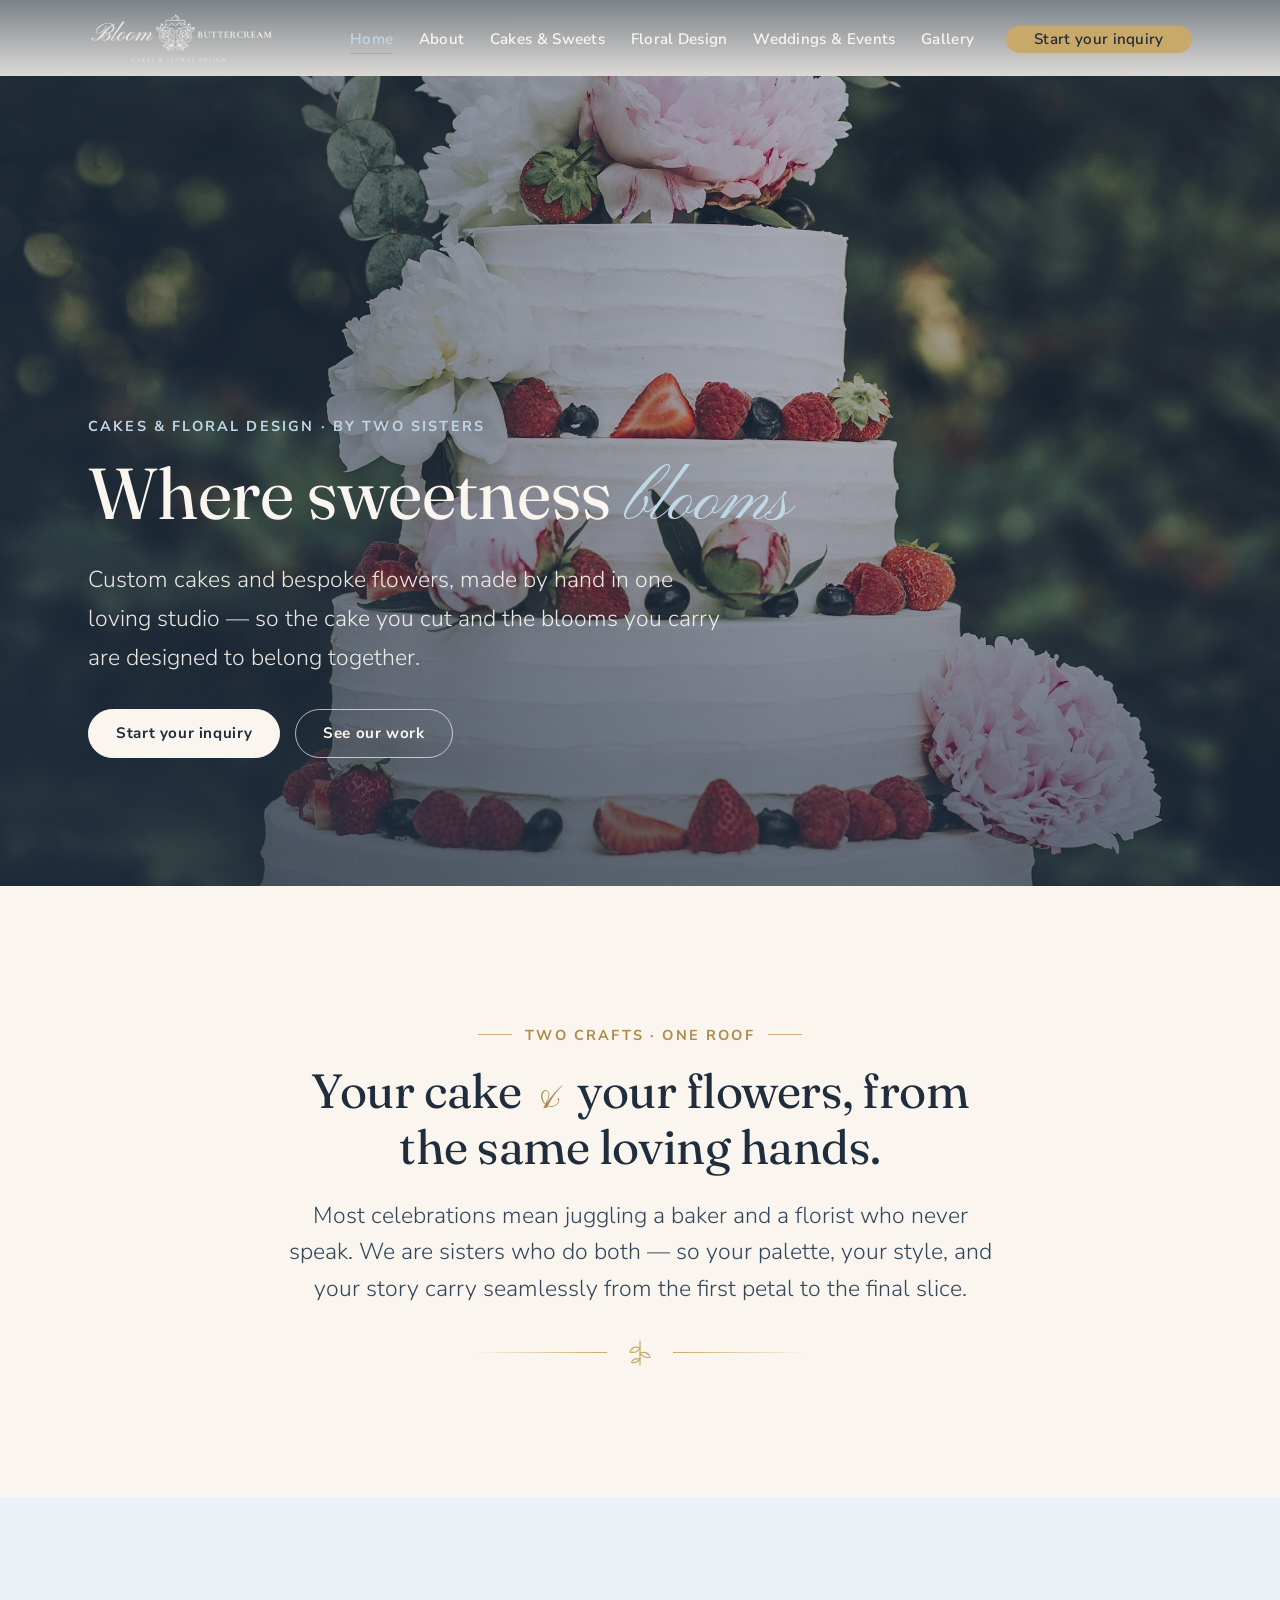
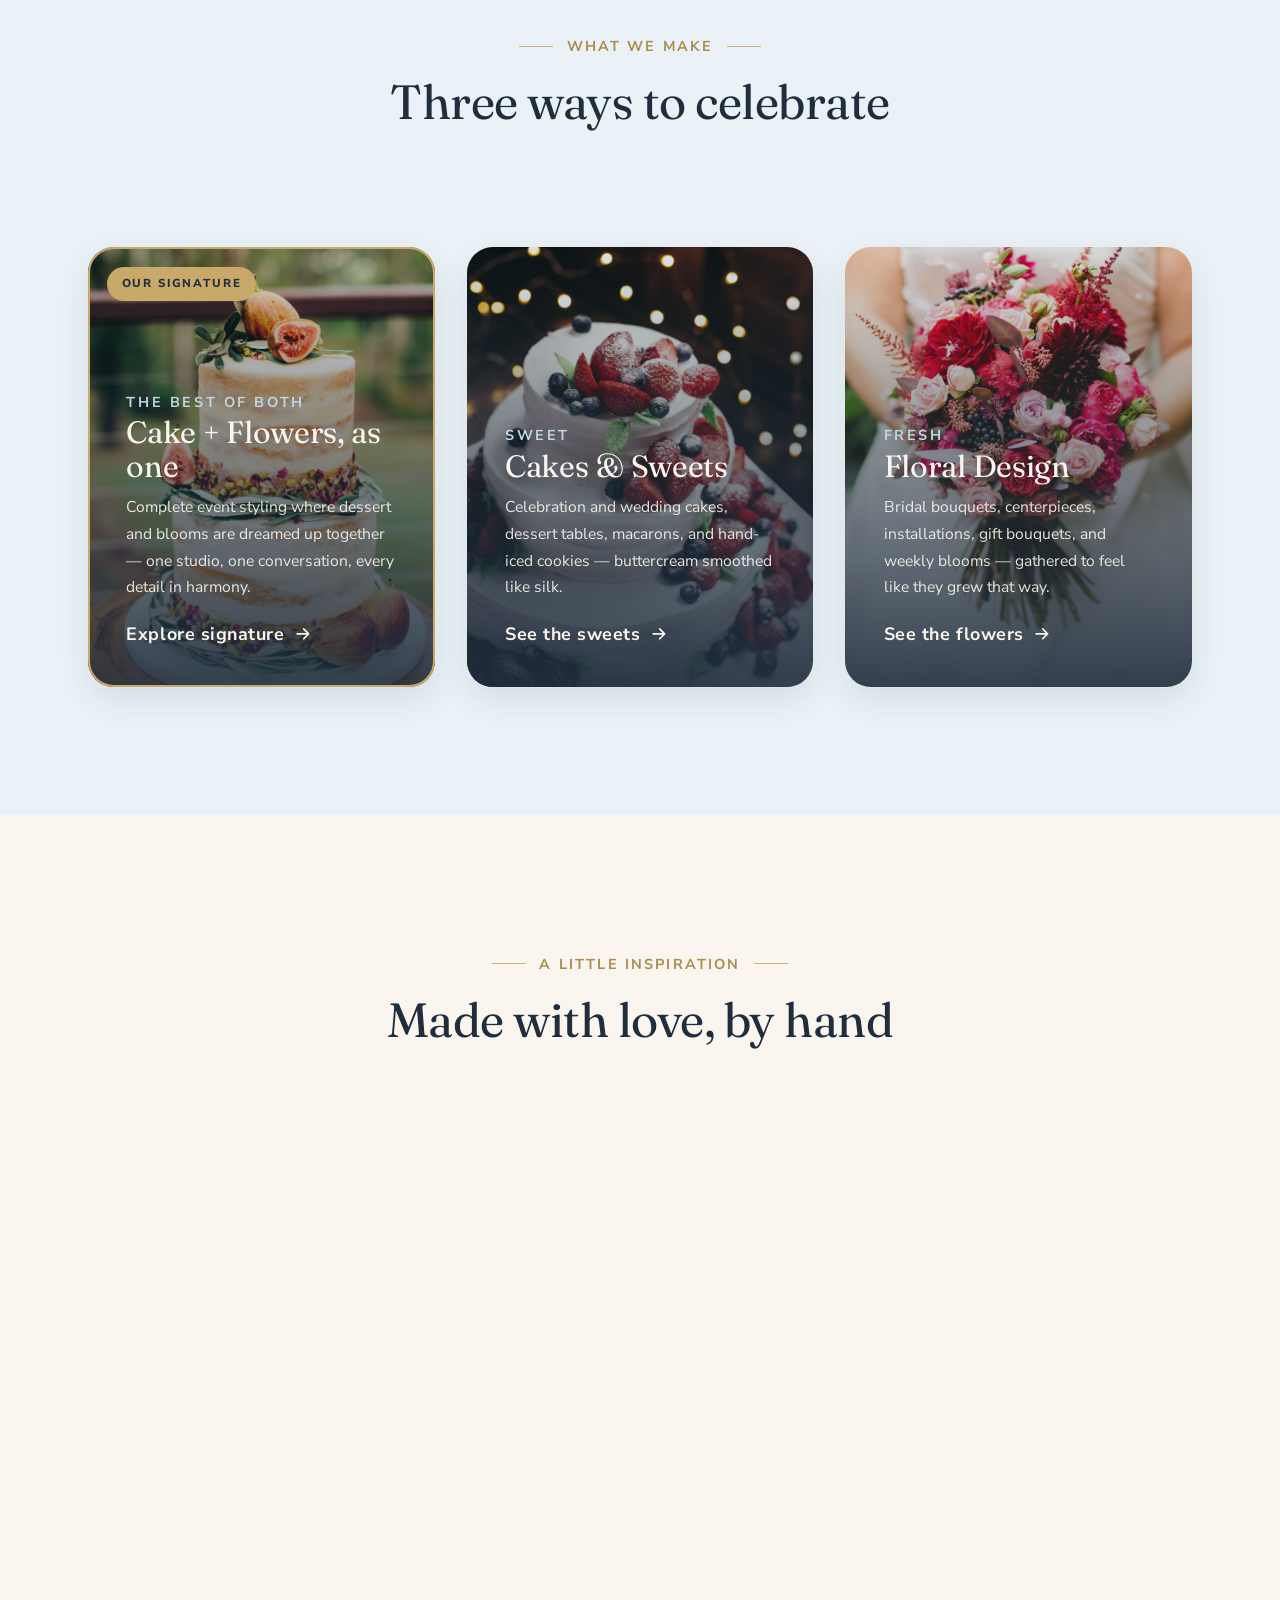
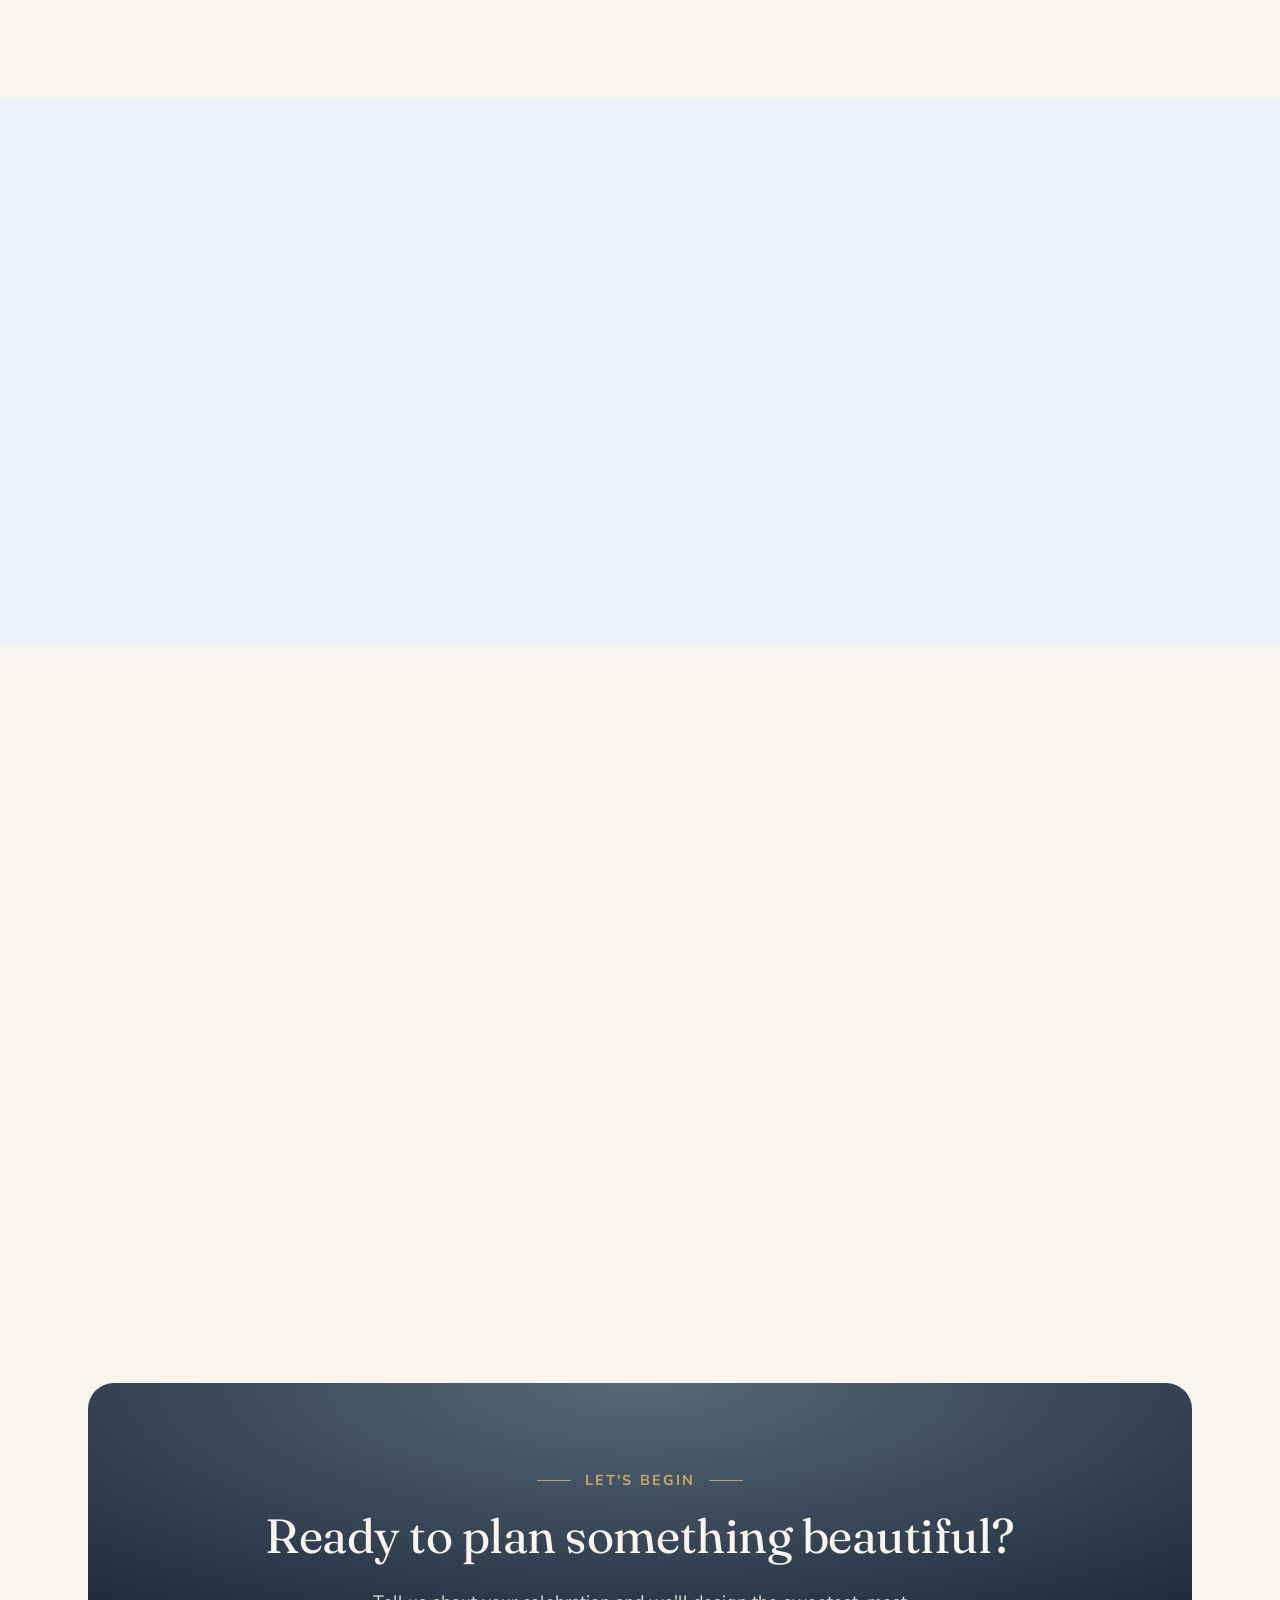
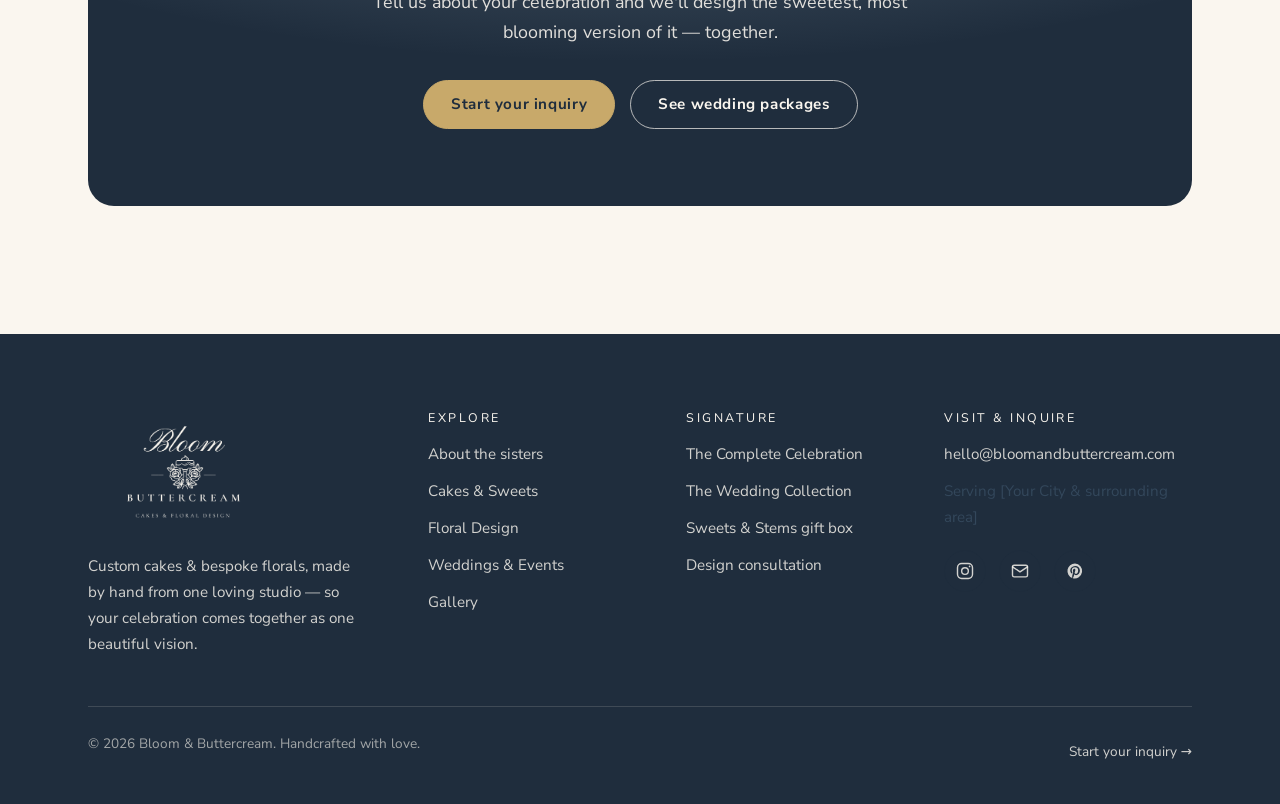
==== index.html @ 8ed11e50 "Header: use the horizontal logo lockup, logo-left / nav-right - New horizontal logo (Bloom · emblem " ====
<!DOCTYPE html>
<html lang="en">
<head>
  <meta charset="UTF-8">
  <meta name="viewport" content="width=device-width, initial-scale=1.0">
  <title>Bloom &amp; Buttercream — Custom Cakes &amp; Bespoke Florals</title>
  <meta name="description" content="A sister-owned studio uniting custom cakes and bespoke floral design under one roof — so your celebration comes together as one beautiful, handcrafted vision.">
  <meta name="theme-color" content="#FAF6EF">

  <!-- Open Graph / social -->
  <meta property="og:type" content="website">
  <meta property="og:title" content="Bloom &amp; Buttercream — Custom Cakes &amp; Bespoke Florals">
  <meta property="og:description" content="Two crafts, one loving studio. Cakes and flowers designed to match, for life's most beautiful moments.">
  <meta property="og:image" content="images/hero-home.jpg"> <!-- REPLACE: 1200x630 social share image -->
  <meta name="twitter:card" content="summary_large_image">

  <!-- Favicon -->
  <link rel="icon" href="assets/favicon.png" type="image/png">
  <link rel="apple-touch-icon" href="assets/favicon.png">

  <!-- Fonts -->
  <link rel="preconnect" href="https://fonts.googleapis.com">
  <link rel="preconnect" href="https://fonts.gstatic.com" crossorigin>
  <link href="https://fonts.googleapis.com/css2?family=Fraunces:opsz,wght@9..144,400;9..144,500;9..144,600&family=Nunito+Sans:wght@300;400;600;700;800&family=Pinyon+Script&display=swap" rel="stylesheet">

  <link rel="stylesheet" href="css/styles.css">
</head>
<body class="has-hero">
  <a class="skip-link" href="#main">Skip to content</a>

  <!-- ================= SHARED HEADER (keep identical across pages) ================= -->
  <header class="site-header">
    <div class="container">
      <nav class="nav" aria-label="Primary">
        <a class="brand" href="index.html" aria-label="Bloom &amp; Buttercream — Cakes &amp; Floral Design">
          <img class="brand__logo brand__logo--dark" src="assets/logo-header-navy.png" alt="" width="348" height="100">
          <img class="brand__logo brand__logo--light" src="assets/logo-header-cream.png" alt="" aria-hidden="true" width="348" height="100">
        </a>
        <button class="nav-toggle" aria-expanded="false" aria-controls="nav-links" aria-label="Open menu">
          <svg viewBox="0 0 24 24" fill="none" stroke="currentColor" stroke-width="1.8" stroke-linecap="round"><path d="M3 6h18M3 12h18M3 18h18"/></svg>
        </button>
        <ul class="nav-links" id="nav-links">
          <li><a href="index.html" aria-current="page">Home</a></li>
          <li><a href="about.html">About</a></li>
          <li><a href="cakes.html">Cakes &amp; Sweets</a></li>
          <li><a href="flowers.html">Floral Design</a></li>
          <li><a href="weddings.html">Weddings &amp; Events</a></li>
          <li><a href="gallery.html">Gallery</a></li>
          <li><a class="btn btn--gold" href="contact.html">Start your inquiry</a></li>
        </ul>
      </nav>
    </div>
  </header>

  <main id="main">

    <!-- ================= HERO ================= -->
    <section class="hero">
      <div class="hero__media">
        <!-- REPLACE: full-bleed landscape photo — a celebration cake beside a lush arrangement in soft morning light -->
        <img src="images/hero-home.jpg" alt="A handcrafted celebration cake beside a fresh floral arrangement" fetchpriority="high">
      </div>
      <div class="container">
        <div class="hero__inner">
          <span class="eyebrow">Cakes &amp; Floral Design · By Two Sisters</span>
          <h1>Where sweetness <span class="script">blooms</span></h1>
          <p class="hero__lede">Custom cakes and bespoke flowers, made by hand in one loving studio — so the cake you cut and the blooms you carry are designed to belong together.</p>
          <div class="hero__actions">
            <a class="btn btn--light" href="contact.html">Start your inquiry</a>
            <a class="btn btn--ghost-light" href="gallery.html">See our work</a>
          </div>
        </div>
      </div>
    </section>

    <!-- ================= DUAL-CRAFT STORY (one line) ================= -->
    <section class="section">
      <div class="container container--narrow text-center">
        <span class="eyebrow eyebrow--center" data-reveal>Two crafts · One roof</span>
        <h2 data-reveal data-delay="1">Your cake <span class="script">&amp;</span> your flowers, from the same loving hands.</h2>
        <p class="lede" data-reveal data-delay="2">Most celebrations mean juggling a baker and a florist who never speak. We are sisters who do both — so your palette, your style, and your story carry seamlessly from the first petal to the final slice.</p>
        <div class="divider" data-reveal data-delay="3" aria-hidden="true">
          <svg viewBox="0 0 40 40" fill="none" stroke="currentColor" stroke-width="1.4" stroke-linecap="round" stroke-linejoin="round"><path d="M20 6V34"/><path d="M20 14c-6-2-10 0-12 5 6 1 10-1 12-5"/><path d="M20 20c6-2 10 0 12 5-6 1-10-1-12-5"/><path d="M20 27c-5-1-8 0-10 4 5 1 8-1 10-4"/></svg>
        </div>
      </div>
    </section>

    <!-- ================= FEATURED SERVICES (trio) ================= -->
    <section class="section section--tint">
      <div class="container">
        <div class="section-head">
          <span class="eyebrow" data-reveal>What we make</span>
          <h2 data-reveal data-delay="1">Three ways to celebrate</h2>
          <p data-reveal data-delay="2">Order one, or let us design both together — our favourite thing to do.</p>
        </div>
        <div class="grid grid-3">

          <!-- Signature first: it's the differentiator -->
          <article class="feature feature--signature" data-reveal>
            <span class="feature__flag">Our signature</span>
            <!-- REPLACE: photo of a matching cake and floral arrangement styled together -->
            <img src="images/cake-seminaked.jpg" alt="A cake and floral arrangement designed to match" loading="lazy">
            <div class="feature__body">
              <span class="card__label">The best of both</span>
              <h3>Cake + Flowers, as one</h3>
              <p>Complete event styling where dessert and blooms are dreamed up together — one studio, one conversation, every detail in harmony.</p>
              <a class="link-arrow" href="weddings.html">Explore signature<svg viewBox="0 0 24 24" fill="none" stroke="currentColor" stroke-width="2" stroke-linecap="round" stroke-linejoin="round"><path d="M5 12h14M13 6l6 6-6 6"/></svg></a>
            </div>
          </article>

          <article class="feature" data-reveal data-delay="1">
            <!-- REPLACE: photo of a two-tier celebration cake dressed with fresh flowers -->
            <img src="images/cake-berries.jpg" alt="A celebration cake finished with fresh flowers" loading="lazy">
            <div class="feature__body">
              <span class="card__label">Sweet</span>
              <h3>Cakes &amp; Sweets</h3>
              <p>Celebration and wedding cakes, dessert tables, macarons, and hand-iced cookies — buttercream smoothed like silk.</p>
              <a class="link-arrow" href="cakes.html">See the sweets<svg viewBox="0 0 24 24" fill="none" stroke="currentColor" stroke-width="2" stroke-linecap="round" stroke-linejoin="round"><path d="M5 12h14M13 6l6 6-6 6"/></svg></a>
            </div>
          </article>

          <article class="feature" data-reveal data-delay="2">
            <!-- REPLACE: photo of a lush seasonal floral arrangement -->
            <img src="images/bouquet-lush.jpg" alt="A lush seasonal floral arrangement" loading="lazy">
            <div class="feature__body">
              <span class="card__label">Fresh</span>
              <h3>Floral Design</h3>
              <p>Bridal bouquets, centerpieces, installations, gift bouquets, and weekly blooms — gathered to feel like they grew that way.</p>
              <a class="link-arrow" href="flowers.html">See the flowers<svg viewBox="0 0 24 24" fill="none" stroke="currentColor" stroke-width="2" stroke-linecap="round" stroke-linejoin="round"><path d="M5 12h14M13 6l6 6-6 6"/></svg></a>
            </div>
          </article>

        </div>
      </div>
    </section>

    <!-- ================= GALLERY PREVIEW ================= -->
    <section class="section">
      <div class="container">
        <div class="section-head">
          <span class="eyebrow" data-reveal>A little inspiration</span>
          <h2 data-reveal data-delay="1">Made with love, by hand</h2>
          <p data-reveal data-delay="2">A glimpse of recent cakes, blooms, and celebrations.</p>
        </div>
        <div class="grid grid-4" data-reveal>
          <figure class="tile" style="aspect-ratio:4/5;overflow:hidden">
            <!-- REPLACE: gallery photo — wedding cake -->
            <img src="images/cake-tiered-flowers.jpg" alt="Multi-tier wedding cake" loading="lazy">
          </figure>
          <figure class="tile" style="aspect-ratio:4/5;overflow:hidden">
            <!-- REPLACE: gallery photo — bridal bouquet -->
            <img src="images/bridal-bouquet.jpg" alt="Romantic bridal bouquet" loading="lazy">
          </figure>
          <figure class="tile" style="aspect-ratio:4/5;overflow:hidden">
            <!-- REPLACE: gallery photo — dessert table -->
            <img src="images/dessert-table.jpg" alt="Styled dessert table" loading="lazy">
          </figure>
          <figure class="tile" style="aspect-ratio:4/5;overflow:hidden">
            <!-- REPLACE: gallery photo — matching cake and flowers -->
            <img src="images/cake-anemone.jpg" alt="Cake and flowers designed to match" loading="lazy">
          </figure>
        </div>
        <div class="text-center" style="margin-top:2.5rem" data-reveal>
          <a class="btn btn--outline" href="gallery.html">View the full gallery</a>
        </div>
      </div>
    </section>

    <!-- ================= TESTIMONIALS ================= -->
    <section class="section section--tint">
      <div class="container">
        <div class="quote" data-reveal>
          <span class="quote__mark" aria-hidden="true">&#8220;</span>
          <blockquote>They made our wedding cake <em>and</em> my bouquet, and everything matched so beautifully it looked like one idea. It felt like family taking care of us.</blockquote>
          <!-- REPLACE: real client name & occasion -->
          <cite>A very happy bride · Placeholder testimonial</cite>
        </div>
        <div class="divider" style="margin-top:3rem" aria-hidden="true" data-reveal>
          <svg viewBox="0 0 40 40" fill="none" stroke="currentColor" stroke-width="1.4" stroke-linecap="round" stroke-linejoin="round"><path d="M20 6V34"/><path d="M20 14c-6-2-10 0-12 5 6 1 10-1 12-5"/><path d="M20 20c6-2 10 0 12 5-6 1-10-1-12-5"/><path d="M20 27c-5-1-8 0-10 4 5 1 8-1 10-4"/></svg>
        </div>
      </div>
    </section>

    <!-- ================= HOW IT WORKS ================= -->
    <section class="section">
      <div class="container">
        <div class="section-head">
          <span class="eyebrow" data-reveal>Simple &amp; personal</span>
          <h2 data-reveal data-delay="1">How it works</h2>
        </div>
        <ol class="grid grid-4 steps">
          <li class="step" data-reveal><span class="step__num">1</span><h4>Inquire</h4><p>Tell us about your celebration — the date, the vibe, and whether you'd love cake, flowers, or both.</p></li>
          <li class="step" data-reveal data-delay="1"><span class="step__num">2</span><h4>Design</h4><p>We dream it up together: flavours, palette, and blooms, all designed to feel like one story.</p></li>
          <li class="step" data-reveal data-delay="2"><span class="step__num">3</span><h4>Create</h4><p>Everything is made fresh and by hand, in our studio, with a great deal of love and care.</p></li>
          <li class="step" data-reveal data-delay="3"><span class="step__num">4</span><h4>Celebrate</h4><p>Delivered to your venue or ready for pickup, right on time for the moment that matters.</p></li>
        </ol>
      </div>
    </section>

    <!-- ================= CTA BAND ================= -->
    <section class="section">
      <div class="container">
        <div class="cta-band" data-reveal>
          <span class="eyebrow eyebrow--center">Let's begin</span>
          <h2>Ready to plan something beautiful?</h2>
          <p>Tell us about your celebration and we'll design the sweetest, most blooming version of it — together.</p>
          <div class="hero__actions">
            <a class="btn btn--gold" href="contact.html">Start your inquiry</a>
            <a class="btn btn--ghost-light" href="weddings.html">See wedding packages</a>
          </div>
        </div>
      </div>
    </section>

  </main>

  <!-- ================= SHARED FOOTER (keep identical across pages) ================= -->
  <footer class="site-footer">
    <div class="container">
      <div class="footer-grid">
        <div class="footer-brand">
          <a class="brand" href="index.html" aria-label="Bloom &amp; Buttercream — Cakes &amp; Floral Design">
            <img class="brand__logo" src="assets/logo-cream.png" alt="" width="300" height="180">
          </a>
          <p>Custom cakes &amp; bespoke florals, made by hand from one loving studio — so your celebration comes together as one beautiful vision.</p>
        </div>
        <div class="footer-col">
          <h4>Explore</h4>
          <ul>
            <li><a href="about.html">About the sisters</a></li>
            <li><a href="cakes.html">Cakes &amp; Sweets</a></li>
            <li><a href="flowers.html">Floral Design</a></li>
            <li><a href="weddings.html">Weddings &amp; Events</a></li>
            <li><a href="gallery.html">Gallery</a></li>
          </ul>
        </div>
        <div class="footer-col">
          <h4>Signature</h4>
          <ul>
            <li><a href="weddings.html">The Complete Celebration</a></li>
            <li><a href="weddings.html">The Wedding Collection</a></li>
            <li><a href="contact.html">Sweets &amp; Stems gift box</a></li>
            <li><a href="contact.html">Design consultation</a></li>
          </ul>
        </div>
        <div class="footer-col">
          <h4>Visit &amp; inquire</h4>
          <ul class="info-list">
            <li><a href="mailto:hello@bloomandbuttercream.com">hello@bloomandbuttercream.com</a></li> <!-- REPLACE: email -->
            <li><span>Serving [Your City &amp; surrounding area]</span></li> <!-- REPLACE: service area -->
          </ul>
          <div class="social" style="margin-top:1.2rem">
            <!-- REPLACE: Instagram / Facebook / Pinterest links -->
            <a href="#" aria-label="Instagram"><svg viewBox="0 0 24 24" fill="none" stroke="currentColor" stroke-width="1.7"><rect x="3" y="3" width="18" height="18" rx="5"/><circle cx="12" cy="12" r="4"/><circle cx="17.5" cy="6.5" r="1" fill="currentColor" stroke="none"/></svg></a>
            <a href="mailto:hello@bloomandbuttercream.com" aria-label="Email"><svg viewBox="0 0 24 24" fill="none" stroke="currentColor" stroke-width="1.7" stroke-linecap="round" stroke-linejoin="round"><rect x="3" y="5" width="18" height="14" rx="2"/><path d="M3 7l9 6 9-6"/></svg></a>
            <a href="#" aria-label="Pinterest"><svg viewBox="0 0 24 24" fill="currentColor"><path d="M12 3a9 9 0 0 0-3.3 17.4c-.1-.7-.1-1.9 0-2.7l1.1-4.6s-.3-.6-.3-1.4c0-1.3.8-2.3 1.7-2.3.8 0 1.2.6 1.2 1.3 0 .8-.5 2-.8 3.1-.2.9.5 1.6 1.4 1.6 1.6 0 2.8-1.7 2.8-4.1 0-2.2-1.5-3.7-3.7-3.7a3.9 3.9 0 0 0-4 3.9c0 .8.3 1.6.7 2 .1.1.1.2 0 .3l-.3 1c0 .2-.1.3-.3.2-1.2-.5-1.9-2.2-1.9-3.5 0-2.9 2.1-5.5 6-5.5 3.2 0 5.6 2.3 5.6 5.3 0 3.1-2 5.7-4.7 5.7-.9 0-1.8-.5-2.1-1l-.6 2.2c-.2.8-.8 1.9-1.2 2.5A9 9 0 1 0 12 3z"/></svg></a>
          </div>
        </div>
      </div>
      <div class="footer-bottom">
        <p>&copy; <span data-year>2026</span> Bloom &amp; Buttercream. Handcrafted with love.</p>
        <p><a href="contact.html">Start your inquiry &rarr;</a></p>
      </div>
    </div>
  </footer>

  <script src="js/main.js"></script>
</body>
</html>
---- css/styles.css ----
/* =====================================================================
   Bloom & Buttercream — Shared Stylesheet
   A boutique cake & floral studio. Approachable luxury.
   ---------------------------------------------------------------------
   Table of contents
   1.  Design tokens (CSS custom properties)
   2.  Reset & base
   3.  Typography
   4.  Layout helpers (container, sections, dividers)
   5.  Header / navigation
   6.  Buttons
   7.  Hero
   8.  Cards & media
   9.  Components (eyebrow, feature rows, testimonials, steps, forms)
   10. Gallery & lightbox
   11. Footer
   12. Scroll reveal & motion
   13. Responsive
   14. Accessibility & reduced motion
   ===================================================================== */

/* ---------------------------------------------------------------------
   1. Design tokens
   ------------------------------------------------------------------- */
:root {
  /* Palette */
  --cream:        #FAF6EF; /* primary background */
  --navy:         #1F2D3D; /* primary text & anchors */
  --navy-soft:    #33475b; /* secondary text */
  --baby-blue:    #BFD7E6; /* soft accent */
  --powder:       #EAF2F7; /* alternating section background */
  --gold:         #C8A96A; /* luxe accent, dividers, hover */
  --gold-deep:    #ac8c4d; /* gold on hover / text on cream */
  --blush:        #EAD1CE; /* tertiary warmth */
  --white:        #ffffff;

  /* Derived */
  --line:         rgba(31, 45, 61, 0.12);
  --shadow-sm:    0 2px 10px rgba(31, 45, 61, 0.06);
  --shadow-md:    0 12px 32px rgba(31, 45, 61, 0.10);
  --shadow-lg:    0 24px 60px rgba(31, 45, 61, 0.16);

  /* Type */
  --font-display: "Fraunces", "Cormorant Garamond", Georgia, serif;
  --font-body:    "Nunito Sans", "Mulish", system-ui, sans-serif;
  --font-script:  "Pinyon Script", cursive;

  /* Rhythm */
  --step--1: clamp(0.82rem, 0.79rem + 0.15vw, 0.9rem);
  --step-0:  clamp(1rem, 0.96rem + 0.2vw, 1.125rem);
  --step-1:  clamp(1.2rem, 1.12rem + 0.4vw, 1.45rem);
  --step-2:  clamp(1.5rem, 1.36rem + 0.7vw, 1.95rem);
  --step-3:  clamp(1.9rem, 1.63rem + 1.35vw, 2.75rem);
  --step-4:  clamp(2.4rem, 1.9rem + 2.5vw, 3.9rem);
  --step-5:  clamp(3rem, 2.2rem + 4vw, 5.5rem);

  --container: 1200px;
  --gutter:    clamp(1.25rem, 4vw, 3rem);
  --section-y: clamp(4rem, 10vw, 8rem);
  --radius:    18px;
  --radius-lg: 26px;

  --ease: cubic-bezier(0.22, 1, 0.36, 1);
}

/* ---------------------------------------------------------------------
   2. Reset & base
   ------------------------------------------------------------------- */
*, *::before, *::after { box-sizing: border-box; }

html { -webkit-text-size-adjust: 100%; scroll-behavior: smooth; }

body {
  margin: 0;
  background: var(--cream);
  color: var(--navy);
  font-family: var(--font-body);
  font-size: var(--step-0);
  line-height: 1.7;
  font-weight: 400;
  -webkit-font-smoothing: antialiased;
  text-rendering: optimizeLegibility;
  overflow-x: hidden;
}

img { max-width: 100%; height: auto; display: block; }

a { color: var(--navy); text-decoration: none; transition: color 0.25s var(--ease); }
a:hover { color: var(--gold-deep); }

ul, ol { margin: 0; padding: 0; }

:focus-visible {
  outline: 2px solid var(--gold-deep);
  outline-offset: 3px;
  border-radius: 4px;
}

.skip-link {
  position: absolute;
  left: 1rem; top: -100%;
  background: var(--navy);
  color: var(--cream);
  padding: 0.7rem 1.2rem;
  border-radius: 999px;
  z-index: 1000;
  transition: top 0.25s var(--ease);
}
.skip-link:focus { top: 1rem; color: var(--cream); }

/* ---------------------------------------------------------------------
   3. Typography
   ------------------------------------------------------------------- */
h1, h2, h3, h4 {
  font-family: var(--font-display);
  font-weight: 400;
  line-height: 1.1;
  letter-spacing: -0.01em;
  color: var(--navy);
  margin: 0 0 0.5em;
  font-optical-sizing: auto;
}

h1 { font-size: clamp(2.75rem, 6vw, 4.5rem); line-height: 1.05; font-weight: 400; }
h2 { font-size: clamp(2rem, 4vw, 3rem); }
h3 { font-size: var(--step-2); }
h4 { font-size: var(--step-1); }

p { margin: 0 0 1.2em; }
p:last-child { margin-bottom: 0; }

.lede {
  font-size: var(--step-1);
  line-height: 1.6;
  color: var(--navy-soft);
  font-weight: 300;
}

.script {
  font-family: var(--font-script);
  font-weight: 400;
  letter-spacing: 0;
  color: var(--gold-deep);
  line-height: 1;
}

/* Eyebrow — letter-spaced small-caps label */
.eyebrow {
  display: inline-block;
  font-family: var(--font-body);
  font-size: var(--step--1);
  font-weight: 700;
  letter-spacing: 0.15em;
  text-transform: uppercase;
  color: var(--gold-deep);
  margin: 0 0 1.1rem;
}
/* Centered eyebrows get delicate flanking gold hairlines */
.eyebrow--center,
.section-head .eyebrow {
  display: inline-flex;
  align-items: center;
  gap: 0.85rem;
  text-align: center;
}
.eyebrow--center::before, .eyebrow--center::after,
.section-head .eyebrow::before, .section-head .eyebrow::after {
  content: "";
  width: clamp(18px, 4vw, 34px);
  height: 1px;
  background: var(--gold);
  opacity: 0.9;
}

.text-center { text-align: center; }
.measure { max-width: 62ch; }
.measure-narrow { max-width: 48ch; }
.mx-auto { margin-left: auto; margin-right: auto; }

/* ---------------------------------------------------------------------
   4. Layout helpers
   ------------------------------------------------------------------- */
.container {
  width: 100%;
  max-width: var(--container);
  margin-inline: auto;
  padding-inline: var(--gutter);
}
.container--narrow { max-width: 820px; }

.section { padding-block: var(--section-y); position: relative; }
.section--tint { background: var(--powder); }
.section--blush { background: linear-gradient(180deg, var(--cream), var(--blush) 320%); }

.section-head { max-width: 720px; margin: 0 auto clamp(2.5rem, 5vw, 4rem); text-align: center; }
.section-head p { color: var(--navy-soft); }

/* Botanical sprig divider */
.divider {
  display: flex;
  align-items: center;
  justify-content: center;
  gap: 1rem;
  margin: 0 auto;
  max-width: 340px;
  color: var(--gold);
}
.divider::before,
.divider::after {
  content: "";
  height: 1px;
  flex: 1;
  background: linear-gradient(90deg, transparent, var(--gold));
}
.divider::after { background: linear-gradient(90deg, var(--gold), transparent); }
.divider svg { width: 34px; height: 34px; flex: none; }

/* Generic grid */
.grid { display: grid; gap: clamp(1.25rem, 2.5vw, 2rem); }
.grid-2 { grid-template-columns: repeat(2, 1fr); }
.grid-3 { grid-template-columns: repeat(3, 1fr); }
.grid-4 { grid-template-columns: repeat(4, 1fr); }

/* ---------------------------------------------------------------------
   5. Header / navigation
   ------------------------------------------------------------------- */
.site-header {
  position: sticky;
  top: 0;
  z-index: 100;
  background: rgba(250, 246, 239, 0);
  transition: background 0.4s var(--ease), box-shadow 0.4s var(--ease),
              padding 0.4s var(--ease);
  padding-block: clamp(0.35rem, 1vw, 0.7rem);
}
/* Softens on scroll (toggled by JS) */
.site-header.is-scrolled {
  background: rgba(250, 246, 239, 0.88);
  backdrop-filter: saturate(140%) blur(10px);
  box-shadow: 0 1px 0 var(--line), var(--shadow-sm);
  padding-block: 0.6rem;
}

/* Pages with a full-bleed photo hero: light nav + soft scrim while at the top,
   so navigation stays legible over the image. Reverts to dark once scrolled. */
.has-hero .site-header:not(.is-scrolled) {
  background: linear-gradient(180deg, rgba(31, 45, 61, 0.58), rgba(31, 45, 61, 0.14));
}
.has-hero .site-header:not(.is-scrolled) .brand__name,
.has-hero .site-header:not(.is-scrolled) .nav-links > li > a { color: var(--cream); }
.has-hero .site-header:not(.is-scrolled) .nav-links a[aria-current="page"] { color: var(--baby-blue); }
.has-hero .site-header:not(.is-scrolled) .nav-toggle { color: var(--cream); }
/* keep the gold CTA button readable */
.has-hero .site-header:not(.is-scrolled) .nav-links .btn { color: var(--navy); }

.nav {
  display: flex;
  align-items: center;
  justify-content: space-between;
  gap: 1.5rem;
}

.brand {
  display: inline-flex;
  align-items: center;
  gap: 0.7rem;
  line-height: 1;
}
/* Brand logo (stacked lockup PNG, transparent). Navy on cream, cream over dark hero. */
/* Header uses the horizontal lockup; footer keeps the stacked crest. */
.brand__logo { height: 54px; width: auto; display: block; flex: none; transition: height 0.4s var(--ease), opacity 0.3s var(--ease); }
.brand:hover .brand__logo { opacity: 0.82; }
.brand__logo--light { display: none; }
/* Over a full-bleed photo hero (page top): swap to the cream logo */
.has-hero .site-header:not(.is-scrolled) .brand__logo--dark { display: none; }
.has-hero .site-header:not(.is-scrolled) .brand__logo--light { display: block; }
/* Condense once the header sticks on scroll */
.site-header.is-scrolled .brand__logo { height: 44px; }
/* Footer keeps the stacked crest logo, generous */
.site-footer .brand__logo { height: 118px; }
@media (max-width: 600px) {
  .brand__logo, .site-header.is-scrolled .brand__logo { height: 40px; }
  .site-footer .brand__logo { height: 92px; }
}

.nav-links {
  display: flex;
  align-items: center;
  gap: clamp(1rem, 2vw, 1.9rem);
  list-style: none;
}
.nav-links a {
  font-size: 0.95rem;
  font-weight: 600;
  letter-spacing: 0.02em;
  position: relative;
  padding-block: 0.3rem;
}
.nav-links a::after {
  content: "";
  position: absolute;
  left: 0; bottom: 0;
  width: 100%; height: 1px;
  background: var(--gold);
  transform: scaleX(0);
  transform-origin: left;
  transition: transform 0.3s var(--ease);
}
.nav-links a:hover::after,
.nav-links a[aria-current="page"]::after { transform: scaleX(1); }
.nav-links a[aria-current="page"] { color: var(--gold-deep); }

/* CTA button inside the nav should not get the underline treatment */
.nav-links .btn { margin-left: 0.4rem; color: var(--btn-fg); }
.nav-links .btn::after { content: none; }
.nav-links .btn:hover { color: var(--btn-fg); }

/* Mobile toggle */
.nav-toggle {
  display: none;
  border: 0;
  background: none;
  width: 44px; height: 44px;
  cursor: pointer;
  color: var(--navy);
  align-items: center;
  justify-content: center;
}
.nav-toggle svg { width: 26px; height: 26px; }

/* ---------------------------------------------------------------------
   6. Buttons
   ------------------------------------------------------------------- */
.btn {
  --btn-bg: var(--navy);
  --btn-fg: var(--cream);
  display: inline-flex;
  align-items: center;
  gap: 0.55rem;
  font-family: var(--font-body);
  font-weight: 700;
  font-size: 0.95rem;
  letter-spacing: 0.04em;
  line-height: 1;
  padding: 1rem 1.7rem;
  border-radius: 999px;
  border: 1px solid var(--btn-bg);
  background: var(--btn-bg);
  color: var(--btn-fg);
  cursor: pointer;
  transition: transform 0.3s var(--ease), box-shadow 0.3s var(--ease),
              background 0.3s var(--ease), color 0.3s var(--ease),
              border-color 0.3s var(--ease);
  will-change: transform;
}
.btn:hover {
  color: var(--btn-fg);
  transform: translateY(-2px);
  box-shadow: var(--shadow-md);
}
.btn--gold { --btn-bg: var(--gold); --btn-fg: var(--navy); }
.btn--gold:hover { background: var(--gold-deep); border-color: var(--gold-deep); }
.btn--outline {
  --btn-bg: transparent; --btn-fg: var(--navy);
  border-color: var(--navy);
}
.btn--outline:hover { background: var(--navy); color: var(--cream); }
.btn--light {
  --btn-bg: var(--cream); --btn-fg: var(--navy);
  border-color: var(--cream);
}
.btn--ghost-light {
  --btn-bg: transparent; --btn-fg: var(--cream);
  border-color: rgba(250,246,239,0.7);
}
.btn--ghost-light:hover { background: var(--cream); color: var(--navy); border-color: var(--cream); }
.btn svg { width: 1em; height: 1em; }

/* Text link with arrow */
.link-arrow {
  display: inline-flex;
  align-items: center;
  gap: 0.5rem;
  font-weight: 700;
  letter-spacing: 0.03em;
  color: var(--navy);
}
.link-arrow svg { width: 1.1em; height: 1.1em; transition: transform 0.3s var(--ease); }
.link-arrow:hover svg { transform: translateX(5px); }

/* ---------------------------------------------------------------------
   7. Hero
   ------------------------------------------------------------------- */
.hero {
  position: relative;
  min-height: min(90vh, 840px);
  display: grid;
  align-items: end; /* sit the headline in the lower third, clear of the header */
  overflow: hidden;
  isolation: isolate;
}
.hero__media { position: absolute; inset: 0; z-index: -2; }
.hero__media img { width: 100%; height: 100%; object-fit: cover; }
/* Soft gradient overlay */
.hero::before {
  content: "";
  position: absolute; inset: 0; z-index: -1;
  background:
    linear-gradient(180deg, rgba(31,45,61,0.28) 0%, rgba(31,45,61,0.30) 45%, rgba(31,45,61,0.66) 100%),
    linear-gradient(90deg, rgba(31,45,61,0.48), rgba(31,45,61,0.04) 62%);
}
.hero__inner { padding-block: clamp(5rem, 12vw, 8rem); color: var(--cream); max-width: 760px; }
.hero__inner .eyebrow { color: var(--baby-blue); }
.hero h1 { color: var(--cream); margin-bottom: 0.3em; }
.hero .script { color: var(--baby-blue); }
.hero__lede { font-size: var(--step-1); color: rgba(250,246,239,0.92); font-weight: 300; max-width: 46ch; }
.hero__actions { display: flex; flex-wrap: wrap; gap: 0.9rem; margin-top: 2rem; }

/* Compact page hero (interior pages) */
.page-hero {
  text-align: center;
  padding-block: clamp(4rem, 9vw, 7rem) clamp(2.5rem, 5vw, 4rem);
  background:
    radial-gradient(120% 120% at 50% -10%, var(--powder), transparent 60%),
    var(--cream);
}
.page-hero h1 { margin-bottom: 0.2em; }
.page-hero .lede { margin-inline: auto; }

/* ---------------------------------------------------------------------
   8. Cards & media
   ------------------------------------------------------------------- */
.card {
  background: var(--white);
  border-radius: var(--radius);
  overflow: hidden;
  box-shadow: var(--shadow-sm);
  border: 1px solid var(--line);
  transition: transform 0.4s var(--ease), box-shadow 0.4s var(--ease);
  display: flex;
  flex-direction: column;
  height: 100%;
}
.card:hover { transform: translateY(-6px); box-shadow: var(--shadow-lg); }

.card__media {
  position: relative;
  overflow: hidden;
  aspect-ratio: 4 / 3;
  background: var(--powder);
}
.card__media img {
  width: 100%; height: 100%;
  object-fit: cover;
  transition: transform 0.9s var(--ease);
}
.card:hover .card__media img { transform: scale(1.06); }

.card__body { padding: clamp(1.3rem, 2.5vw, 1.8rem); display: flex; flex-direction: column; flex: 1; }
.card__name { font-family: var(--font-display); font-size: 1.5rem; line-height: 1.15; margin-bottom: 0.15em; }
.card__label {
  font-size: var(--step--1);
  letter-spacing: 0.18em;
  text-transform: uppercase;
  color: var(--gold-deep);
  font-weight: 700;
  margin-bottom: 0.9rem;
}
.card__body p { color: var(--navy-soft); font-size: 0.98rem; }
.card__price {
  margin-top: auto;
  padding-top: 1.1rem;
  border-top: 1px solid var(--line);
  font-family: var(--font-display);
  font-size: 1.05rem;
  color: var(--navy);
  font-style: italic;
}

/* Feature card (services trio on home) */
.feature {
  position: relative;
  isolation: isolate; /* contain the -z-index image + overlay within the card */
  border-radius: var(--radius-lg);
  overflow: hidden;
  min-height: 440px;
  display: flex;
  align-items: flex-end;
  color: var(--cream);
  box-shadow: var(--shadow-md);
}
.feature img {
  position: absolute; inset: 0; z-index: -2;
  width: 100%; height: 100%; object-fit: cover;
  transition: transform 1s var(--ease);
}
.feature::after {
  content: ""; position: absolute; inset: 0; z-index: -1;
  background: linear-gradient(180deg, rgba(31,45,61,0.12) 0%, rgba(31,45,61,0.55) 52%, rgba(31,45,61,0.90) 100%);
}
.feature:hover img { transform: scale(1.05); }
.feature__body { padding: clamp(1.5rem, 3vw, 2.4rem); }
.feature__body .card__label { color: var(--baby-blue); }
.feature h3 { color: var(--cream); margin-bottom: 0.35em; }
.feature p { color: rgba(250,246,239,0.9); font-size: 0.98rem; margin-bottom: 1.1rem; }
.feature .link-arrow { color: var(--cream); }
.feature .link-arrow:hover { color: var(--baby-blue); }
.feature--signature { outline: 2px solid var(--gold); outline-offset: -2px; }
.feature__flag {
  position: absolute; top: 1.2rem; left: 1.2rem; z-index: 1;
  background: var(--gold); color: var(--navy);
  font-size: 0.72rem; font-weight: 800; letter-spacing: 0.16em;
  text-transform: uppercase; padding: 0.45rem 0.9rem; border-radius: 999px;
}

/* Split feature row (image + text) */
.split {
  display: grid;
  grid-template-columns: 1fr 1fr;
  gap: clamp(2rem, 5vw, 4.5rem);
  align-items: center;
}
.split--reverse .split__media { order: 2; }
.split__media {
  border-radius: var(--radius-lg);
  overflow: hidden;
  box-shadow: var(--shadow-md);
  aspect-ratio: 5 / 4;
}
.split__media img { width: 100%; height: 100%; object-fit: cover; }

/* Placeholder note under images (visible to owners while building) */
figure { margin: 0; }
figcaption.ph-note {
  font-size: 0.75rem;
  color: var(--navy-soft);
  opacity: 0.65;
  padding: 0.5rem 0.2rem 0;
  font-style: italic;
}

/* ---------------------------------------------------------------------
   9. Components
   ------------------------------------------------------------------- */
/* Pill list of flavours / tags */
.pill-list { display: flex; flex-wrap: wrap; gap: 0.6rem; justify-content: center; }
.pill {
  border: 1px solid var(--gold);
  color: var(--navy);
  border-radius: 999px;
  padding: 0.5rem 1.1rem;
  font-size: 0.92rem;
  background: var(--white);
}

/* Steps (How it works) — remove default <ol> numbering; number sits in a gold ring */
.steps { list-style: none; }
.steps > li { list-style: none; }
.step { position: relative; padding-top: 0.25rem; }
.step__num {
  display: grid;
  place-items: center;
  width: 3.4rem;
  height: 3.4rem;
  border-radius: 50%;
  border: 1.5px solid var(--gold);
  background: rgba(200, 169, 106, 0.12);
  color: var(--gold-deep);
  font-family: var(--font-display);
  font-size: 1.45rem;
  line-height: 1;
  margin-bottom: 1.1rem;
}
.step h4 { margin-bottom: 0.35rem; }
.step p { color: var(--navy-soft); font-size: 0.96rem; }

/* Testimonials */
.quote {
  text-align: center;
  max-width: 760px;
  margin-inline: auto;
}
.quote__mark { font-family: var(--font-script); font-size: 4rem; color: var(--gold); line-height: 0.6; display: block; }
.quote blockquote {
  margin: 0;
  font-family: var(--font-display);
  font-size: var(--step-2);
  line-height: 1.4;
  font-style: italic;
  color: var(--navy);
}
.quote cite {
  display: block;
  margin-top: 1.4rem;
  font-family: var(--font-body);
  font-style: normal;
  font-weight: 700;
  letter-spacing: 0.16em;
  text-transform: uppercase;
  font-size: 0.8rem;
  color: var(--gold-deep);
}

/* CTA band */
.cta-band {
  text-align: center;
  background:
    radial-gradient(140% 120% at 50% 0%, rgba(191,215,230,0.35), transparent 55%),
    var(--navy);
  color: var(--cream);
  border-radius: var(--radius-lg);
  padding: clamp(2.5rem, 6vw, 5rem) clamp(1.5rem, 5vw, 4rem);
}
.cta-band h2 { color: var(--cream); }
.cta-band .eyebrow { color: var(--gold); }
.cta-band p { color: rgba(250,246,239,0.88); max-width: 52ch; margin-inline: auto; }
.cta-band .hero__actions { justify-content: center; }

/* Forms */
.form { display: grid; gap: 1.25rem; }
.form__row { display: grid; gap: 1.25rem; grid-template-columns: 1fr 1fr; }
.field { display: grid; gap: 0.45rem; }
.field label {
  font-size: 0.82rem;
  font-weight: 700;
  letter-spacing: 0.08em;
  text-transform: uppercase;
  color: var(--navy);
}
.field .req { color: var(--gold-deep); }
.field input,
.field select,
.field textarea {
  font-family: var(--font-body);
  font-size: 1rem;
  color: var(--navy);
  background: var(--white);
  border: 1px solid var(--line);
  border-radius: 12px;
  padding: 0.85rem 1rem;
  transition: border-color 0.25s var(--ease), box-shadow 0.25s var(--ease);
  width: 100%;
}
.field textarea { min-height: 140px; resize: vertical; }
.field input:focus,
.field select:focus,
.field textarea:focus {
  outline: none;
  border-color: var(--gold);
  box-shadow: 0 0 0 3px rgba(200,169,106,0.22);
}
.form__hint { font-size: 0.85rem; color: var(--navy-soft); }

/* Contact layout */
.contact-grid {
  display: grid;
  grid-template-columns: 1.5fr 1fr;
  gap: clamp(2rem, 5vw, 4rem);
  align-items: start;
}
.contact-card {
  background: var(--white);
  border: 1px solid var(--line);
  border-radius: var(--radius-lg);
  padding: clamp(1.5rem, 4vw, 2.6rem);
  box-shadow: var(--shadow-sm);
}
.form-status {
  display: none;
  padding: 1rem 1.2rem;
  border-radius: 12px;
  background: var(--powder);
  border: 1px solid var(--baby-blue);
  font-size: 0.95rem;
}
@media (max-width: 860px) { .contact-grid { grid-template-columns: 1fr; } }

/* Info list (contact details) */
.info-list { list-style: none; display: grid; gap: 1.4rem; }
.info-list li { display: flex; gap: 1rem; align-items: flex-start; }
.info-list svg { width: 22px; height: 22px; color: var(--gold-deep); flex: none; margin-top: 0.2rem; }
.info-list strong { display: block; font-family: var(--font-display); font-size: 1.1rem; }
.info-list span, .info-list a { color: var(--navy-soft); }

/* Social row */
.social { display: flex; gap: 0.8rem; }
.social a {
  width: 42px; height: 42px;
  display: grid; place-items: center;
  border: 1px solid var(--line);
  border-radius: 999px;
  color: var(--navy);
  transition: background 0.3s var(--ease), color 0.3s var(--ease), border-color 0.3s var(--ease);
}
.social a:hover { background: var(--gold); color: var(--navy); border-color: var(--gold); }
.social svg { width: 20px; height: 20px; }

/* ---------------------------------------------------------------------
   10. Gallery & lightbox
   ------------------------------------------------------------------- */
.masonry { columns: 3 260px; column-gap: clamp(1rem, 2vw, 1.5rem); }
.masonry .tile { margin: 0 0 clamp(1rem, 2vw, 1.5rem); break-inside: avoid; }

.tile {
  position: relative;
  border-radius: var(--radius);
  overflow: hidden;
  cursor: zoom-in;
  box-shadow: var(--shadow-sm);
  border: 1px solid var(--line);
  background: var(--powder);
}
.tile img { width: 100%; transition: transform 0.9s var(--ease); }
/* Preview / event tiles that declare a fixed aspect-ratio inline should crop to fill */
.tile[style*="aspect-ratio"] img { height: 100%; object-fit: cover; }
.tile::after {
  content: "";
  position: absolute; inset: 0;
  background: linear-gradient(180deg, transparent 55%, rgba(31,45,61,0.5));
  opacity: 0;
  transition: opacity 0.4s var(--ease);
}
.tile:hover img { transform: scale(1.05); }
.tile:hover::after { opacity: 1; }
.tile__cap {
  position: absolute; left: 1rem; bottom: 0.85rem; z-index: 1;
  color: var(--cream);
  font-family: var(--font-display);
  font-size: 1.05rem;
  opacity: 0;
  transform: translateY(8px);
  transition: opacity 0.4s var(--ease), transform 0.4s var(--ease);
}
.tile:hover .tile__cap { opacity: 1; transform: translateY(0); }

/* Filter buttons */
.filters { display: flex; flex-wrap: wrap; gap: 0.6rem; justify-content: center; margin-bottom: clamp(2rem, 4vw, 3rem); }
.filter {
  border: 1px solid var(--line);
  background: var(--white);
  color: var(--navy);
  border-radius: 999px;
  padding: 0.55rem 1.2rem;
  font-weight: 700;
  font-size: 0.9rem;
  letter-spacing: 0.04em;
  cursor: pointer;
  transition: background 0.3s var(--ease), color 0.3s var(--ease), border-color 0.3s var(--ease);
}
.filter:hover { border-color: var(--gold); }
.filter.is-active { background: var(--navy); color: var(--cream); border-color: var(--navy); }

/* Lightbox */
.lightbox {
  position: fixed; inset: 0; z-index: 1000;
  display: grid; place-items: center;
  background: rgba(20, 28, 38, 0.9);
  backdrop-filter: blur(6px);
  padding: clamp(1rem, 4vw, 3rem);
  opacity: 0; visibility: hidden;
  transition: opacity 0.35s var(--ease), visibility 0.35s var(--ease);
}
.lightbox.is-open { opacity: 1; visibility: visible; }
.lightbox__img {
  max-width: min(1000px, 92vw);
  max-height: 82vh;
  border-radius: var(--radius);
  box-shadow: var(--shadow-lg);
  background: var(--cream);
}
.lightbox__cap { color: var(--cream); text-align: center; margin-top: 1rem; font-family: var(--font-display); font-size: 1.1rem; }
.lightbox__btn {
  position: absolute;
  background: rgba(250,246,239,0.12);
  border: 1px solid rgba(250,246,239,0.35);
  color: var(--cream);
  width: 52px; height: 52px;
  border-radius: 999px;
  display: grid; place-items: center;
  cursor: pointer;
  transition: background 0.3s var(--ease);
}
.lightbox__btn:hover { background: rgba(250,246,239,0.28); }
.lightbox__btn svg { width: 24px; height: 24px; }
.lightbox__close { top: clamp(1rem, 3vw, 2rem); right: clamp(1rem, 3vw, 2rem); }
.lightbox__prev { left: clamp(0.5rem, 2vw, 2rem); top: 50%; transform: translateY(-50%); }
.lightbox__next { right: clamp(0.5rem, 2vw, 2rem); top: 50%; transform: translateY(-50%); }

/* ---------------------------------------------------------------------
   11. Footer
   ------------------------------------------------------------------- */
.site-footer {
  background: var(--navy);
  color: rgba(250,246,239,0.82);
  padding-block: clamp(3rem, 6vw, 5rem) 2rem;
}
.site-footer a { color: rgba(250,246,239,0.82); }
.site-footer a:hover { color: var(--gold); }
.footer-grid {
  display: grid;
  grid-template-columns: 1.4fr 1fr 1fr 1.2fr;
  gap: clamp(2rem, 4vw, 3.5rem);
  padding-bottom: 3rem;
  border-bottom: 1px solid rgba(250,246,239,0.14);
}
.footer-brand .brand__name { color: var(--cream); }
.footer-brand p { margin-top: 1rem; max-width: 30ch; font-size: 0.95rem; }
.footer-col h4 {
  color: var(--cream);
  font-family: var(--font-body);
  font-size: 0.78rem;
  letter-spacing: 0.2em;
  text-transform: uppercase;
  margin-bottom: 1.1rem;
}
.footer-col ul { list-style: none; display: grid; gap: 0.7rem; font-size: 0.95rem; }
.footer-bottom {
  display: flex; flex-wrap: wrap; gap: 1rem;
  justify-content: space-between; align-items: center;
  padding-top: 1.6rem;
  font-size: 0.85rem;
  color: rgba(250,246,239,0.6);
}
.footer-bottom .social a { border-color: rgba(250,246,239,0.25); color: var(--cream); }
.footer-bottom .social a:hover { background: var(--gold); border-color: var(--gold); color: var(--navy); }

/* ---------------------------------------------------------------------
   12. Scroll reveal & motion
   ------------------------------------------------------------------- */
[data-reveal] {
  opacity: 0;
  transform: translateY(26px);
  transition: opacity 0.8s var(--ease), transform 0.8s var(--ease);
}
[data-reveal].is-visible { opacity: 1; transform: none; }
[data-reveal][data-delay="1"] { transition-delay: 0.08s; }
[data-reveal][data-delay="2"] { transition-delay: 0.16s; }
[data-reveal][data-delay="3"] { transition-delay: 0.24s; }
[data-reveal][data-delay="4"] { transition-delay: 0.32s; }

/* ---------------------------------------------------------------------
   13. Responsive
   ------------------------------------------------------------------- */
@media (max-width: 960px) {
  .grid-4 { grid-template-columns: repeat(2, 1fr); }
  .footer-grid { grid-template-columns: 1fr 1fr; }
  .masonry { columns: 2 220px; }
}

@media (max-width: 860px) {
  /* back to a single row: logo left, hamburger right */
  .nav { flex-direction: row; justify-content: space-between; align-items: center; }
  .nav-links {
    position: fixed;
    inset: 0 0 0 auto;
    width: min(82vw, 340px);
    flex-direction: column;
    align-items: flex-start;
    justify-content: center;
    gap: 1.6rem;
    background: var(--cream);
    padding: 2rem var(--gutter);
    box-shadow: var(--shadow-lg);
    transform: translateX(100%);
    transition: transform 0.45s var(--ease);
  }
  .nav-links.is-open { transform: translateX(0); }
  .nav-links a { font-size: 1.15rem; }
  /* On mobile the nav is a cream drawer — keep its links dark even on has-hero pages */
  .has-hero .site-header:not(.is-scrolled) .nav-links > li > a { color: var(--navy); }
  .has-hero .site-header:not(.is-scrolled) .nav-links a[aria-current="page"] { color: var(--gold-deep); }
  .nav-toggle { display: inline-flex; }
  .split { grid-template-columns: 1fr; }
  .split--reverse .split__media { order: 0; }
}

@media (max-width: 640px) {
  .grid-2, .grid-3, .grid-4 { grid-template-columns: 1fr; }
  .form__row { grid-template-columns: 1fr; }
  .footer-grid { grid-template-columns: 1fr; }
  .masonry { columns: 1; }
  .hero { min-height: 88vh; }
}

/* ---------------------------------------------------------------------
   14. Accessibility & reduced motion
   ------------------------------------------------------------------- */
@media (prefers-reduced-motion: reduce) {
  html { scroll-behavior: auto; }
  *, *::before, *::after {
    animation-duration: 0.001ms !important;
    animation-iteration-count: 1 !important;
    transition-duration: 0.001ms !important;
    scroll-behavior: auto !important;
  }
  [data-reveal] { opacity: 1; transform: none; }
}

/* Body scroll lock when mobile nav / lightbox open */
body.no-scroll { overflow: hidden; }
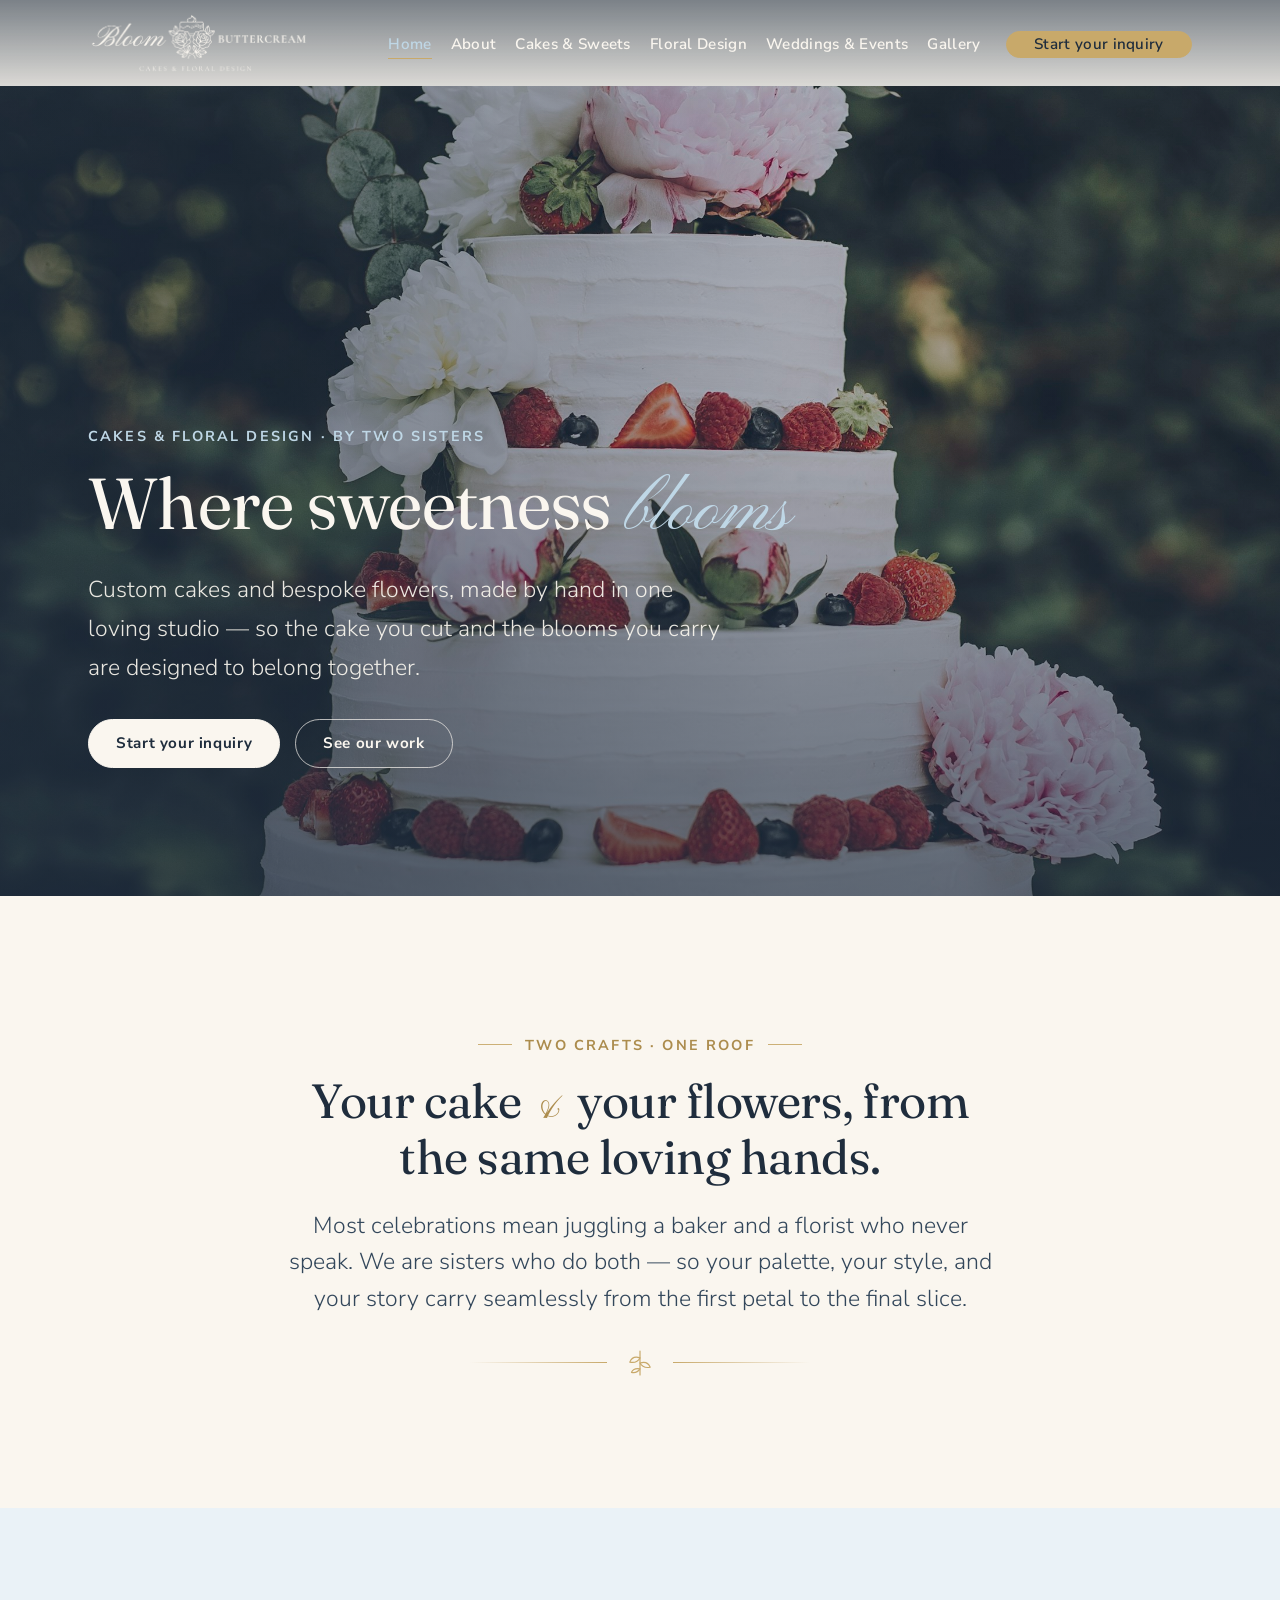
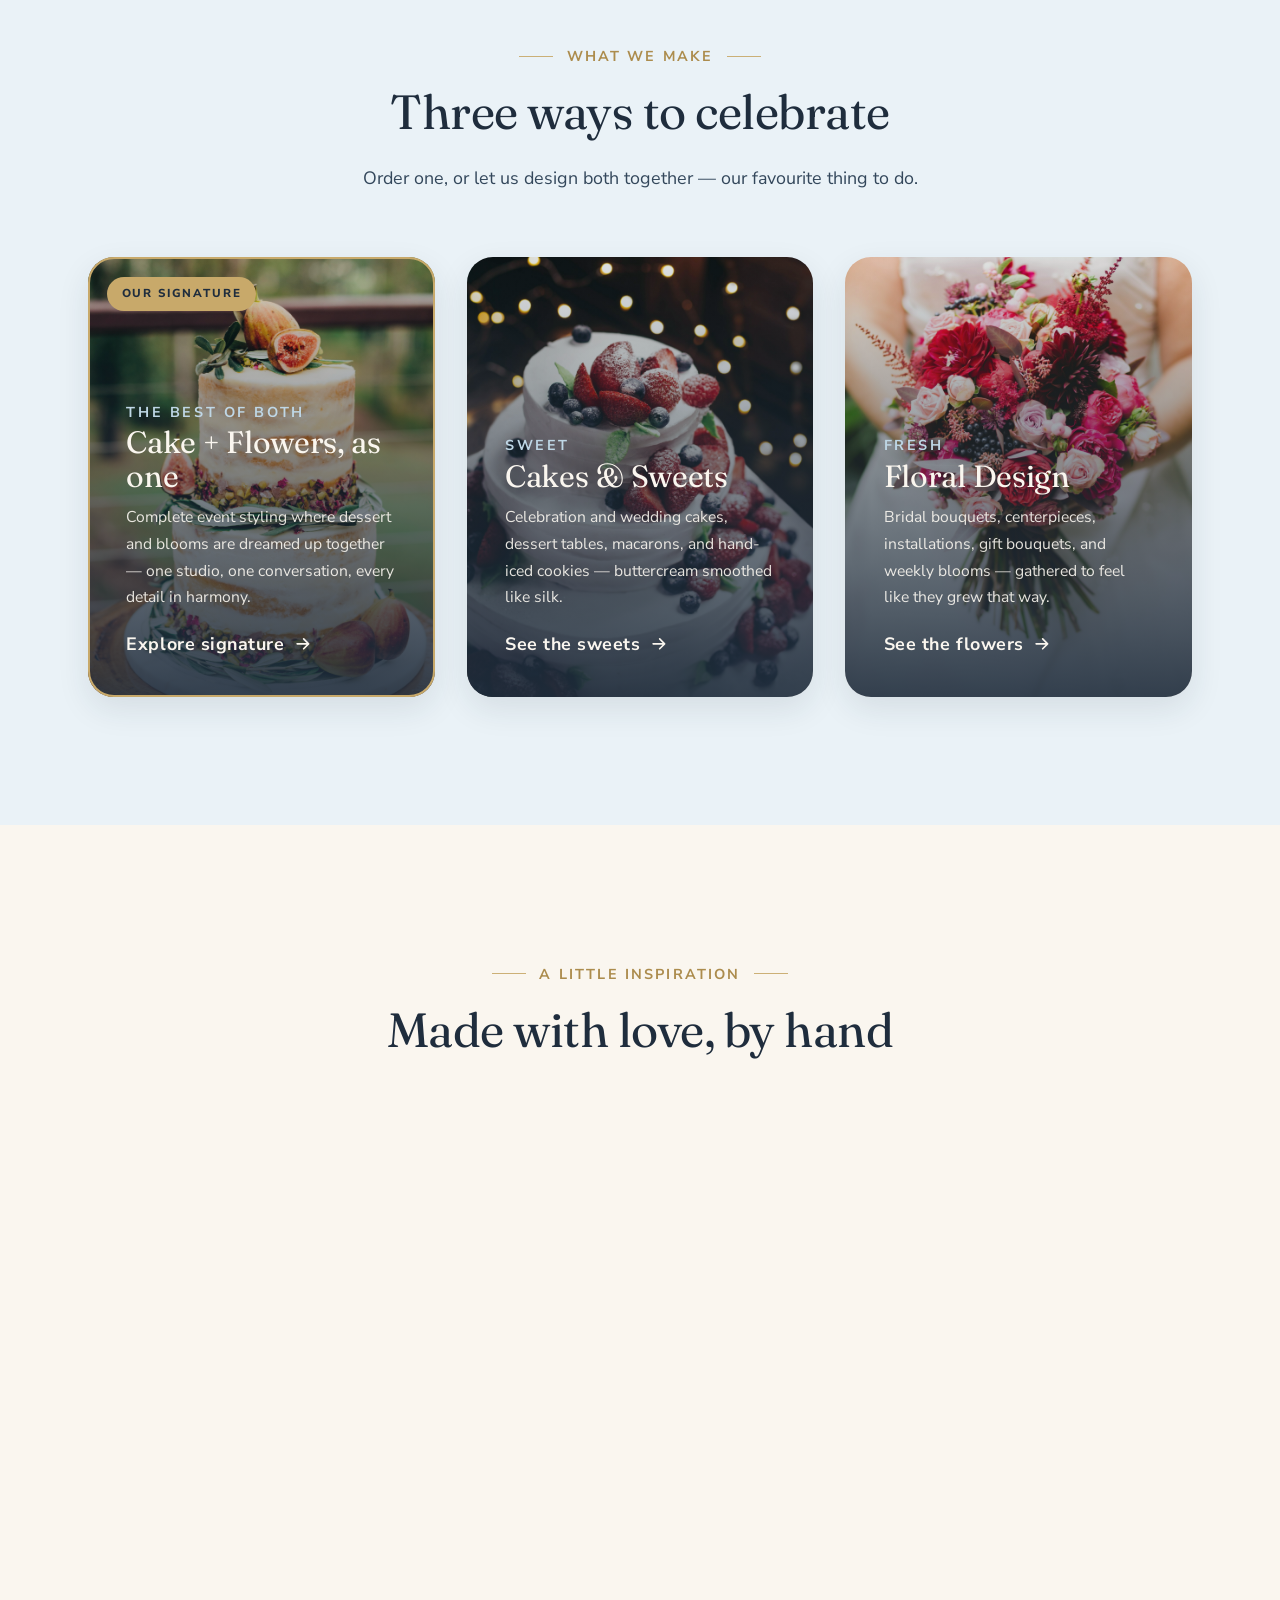
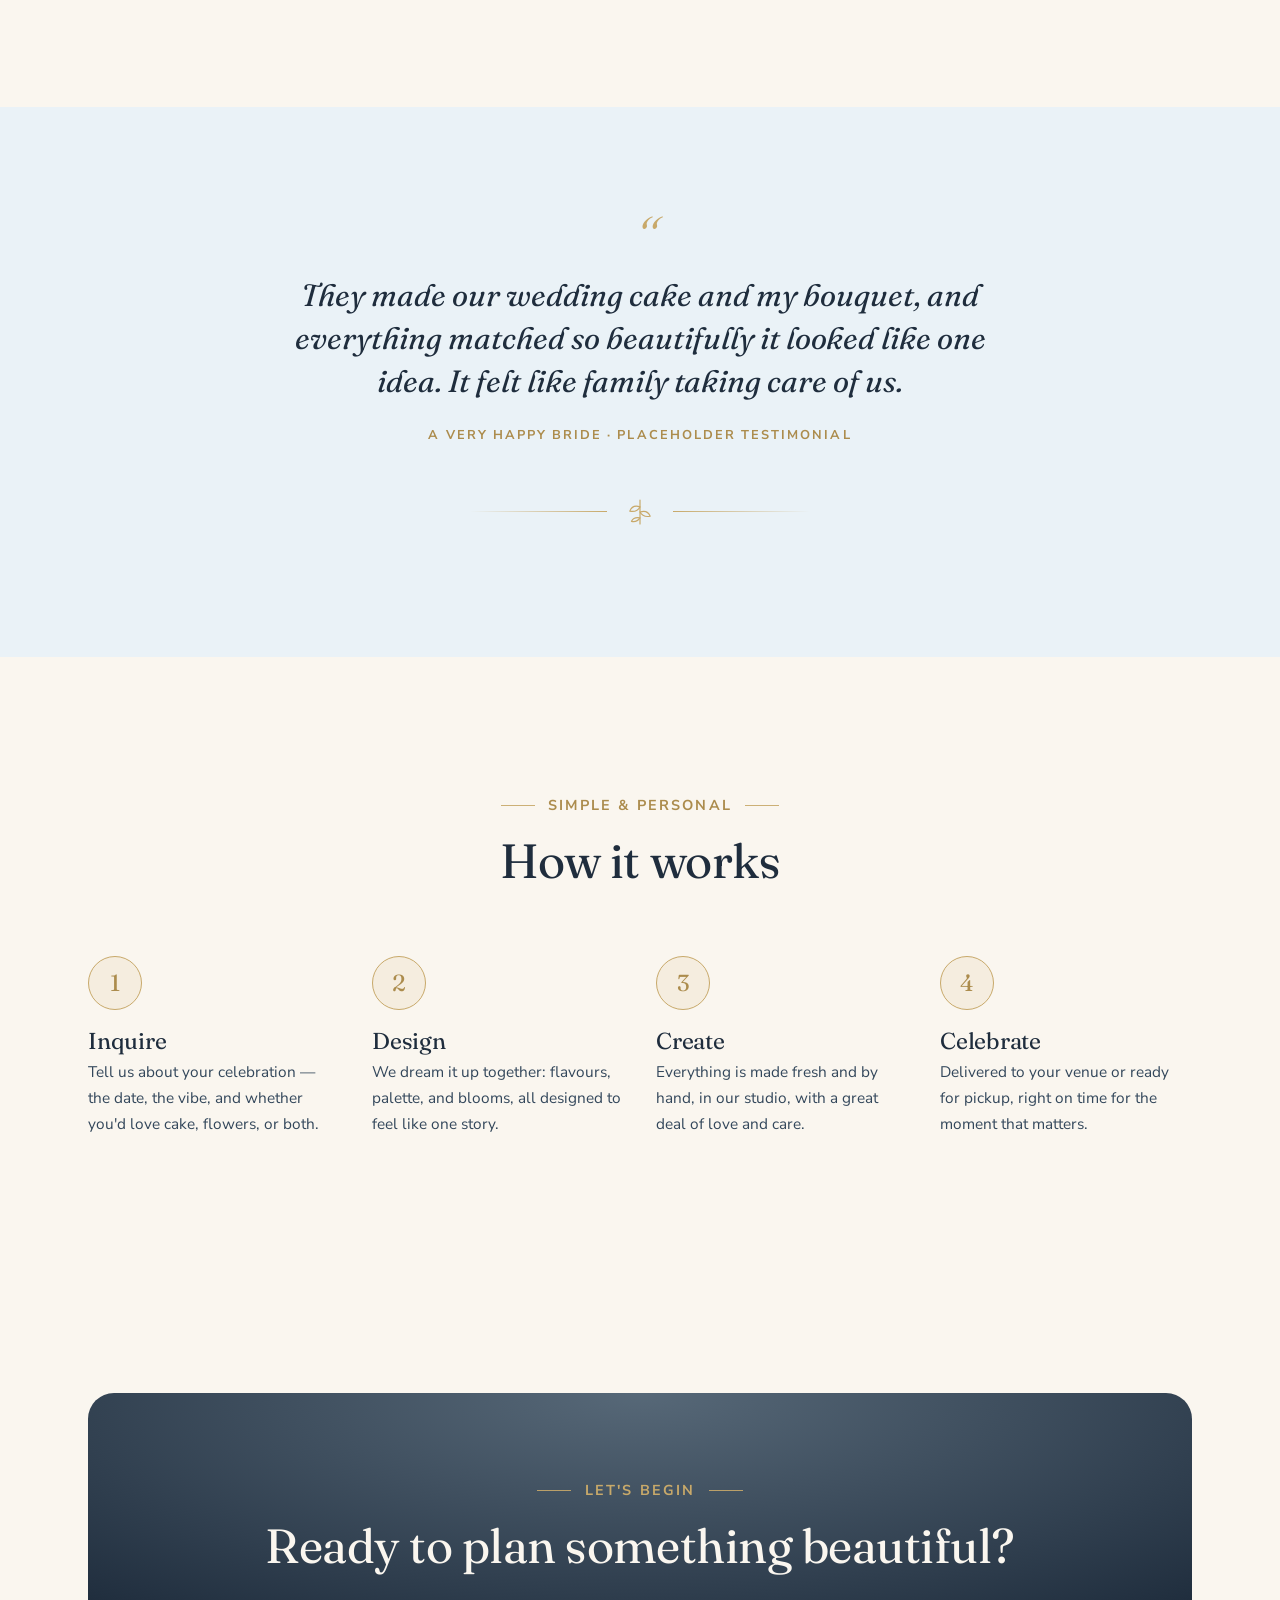
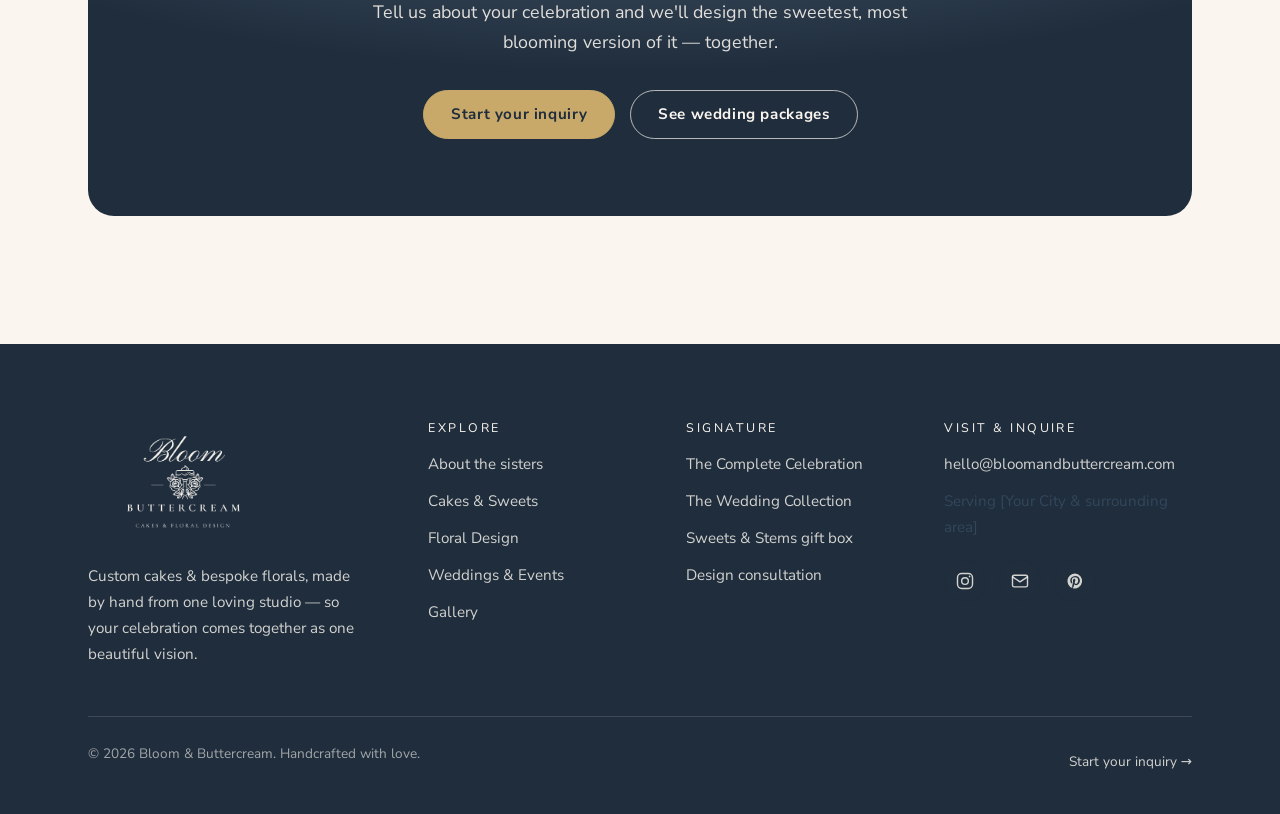
==== commit 6a9e000b: "Header logo: newest horizontal lockup (no subtitle), more prominent; organize brand files - Swap hea" ====
--- a/index.html
+++ b/index.html
@@ -33,8 +33,8 @@
     <div class="container">
       <nav class="nav" aria-label="Primary">
         <a class="brand" href="index.html" aria-label="Bloom &amp; Buttercream — Cakes &amp; Floral Design">
-          <img class="brand__logo brand__logo--dark" src="assets/logo-header-navy.png" alt="" width="348" height="100">
-          <img class="brand__logo brand__logo--light" src="assets/logo-header-cream.png" alt="" aria-hidden="true" width="348" height="100">
+          <img class="brand__logo brand__logo--dark" src="assets/logo-header-navy.png" alt="" width="360" height="80">
+          <img class="brand__logo brand__logo--light" src="assets/logo-header-cream.png" alt="" aria-hidden="true" width="360" height="80">
         </a>
         <button class="nav-toggle" aria-expanded="false" aria-controls="nav-links" aria-label="Open menu">
           <svg viewBox="0 0 24 24" fill="none" stroke="currentColor" stroke-width="1.8" stroke-linecap="round"><path d="M3 6h18M3 12h18M3 18h18"/></svg>
--- a/css/styles.css
+++ b/css/styles.css
@@ -257,7 +257,7 @@
   display: flex;
   align-items: center;
   justify-content: space-between;
-  gap: 1.5rem;
+  gap: 1.25rem;
 }
 
 .brand {
@@ -267,28 +267,30 @@
   line-height: 1;
 }
 /* Brand logo (stacked lockup PNG, transparent). Navy on cream, cream over dark hero. */
-/* Header uses the horizontal lockup; footer keeps the stacked crest. */
-.brand__logo { height: 54px; width: auto; display: block; flex: none; transition: height 0.4s var(--ease), opacity 0.3s var(--ease); }
+/* Header uses the horizontal lockup (prominent); footer keeps the stacked crest. */
+.brand__logo { height: 64px; width: auto; display: block; flex: none; transition: height 0.4s var(--ease), opacity 0.3s var(--ease); }
 .brand:hover .brand__logo { opacity: 0.82; }
 .brand__logo--light { display: none; }
 /* Over a full-bleed photo hero (page top): swap to the cream logo */
 .has-hero .site-header:not(.is-scrolled) .brand__logo--dark { display: none; }
 .has-hero .site-header:not(.is-scrolled) .brand__logo--light { display: block; }
-/* Condense once the header sticks on scroll */
-.site-header.is-scrolled .brand__logo { height: 44px; }
+/* Condense a touch once the header sticks on scroll */
+.site-header.is-scrolled .brand__logo { height: 54px; }
 /* Footer keeps the stacked crest logo, generous */
 .site-footer .brand__logo { height: 118px; }
 @media (max-width: 600px) {
-  .brand__logo, .site-header.is-scrolled .brand__logo { height: 40px; }
+  .brand__logo { height: 50px; }
+  .site-header.is-scrolled .brand__logo { height: 44px; }
   .site-footer .brand__logo { height: 92px; }
 }
 
 .nav-links {
   display: flex;
   align-items: center;
-  gap: clamp(1rem, 2vw, 1.9rem);
+  gap: clamp(0.85rem, 1.5vw, 1.5rem);
   list-style: none;
 }
+.nav-links > li > a { white-space: nowrap; }
 .nav-links a {
   font-size: 0.95rem;
   font-weight: 600;
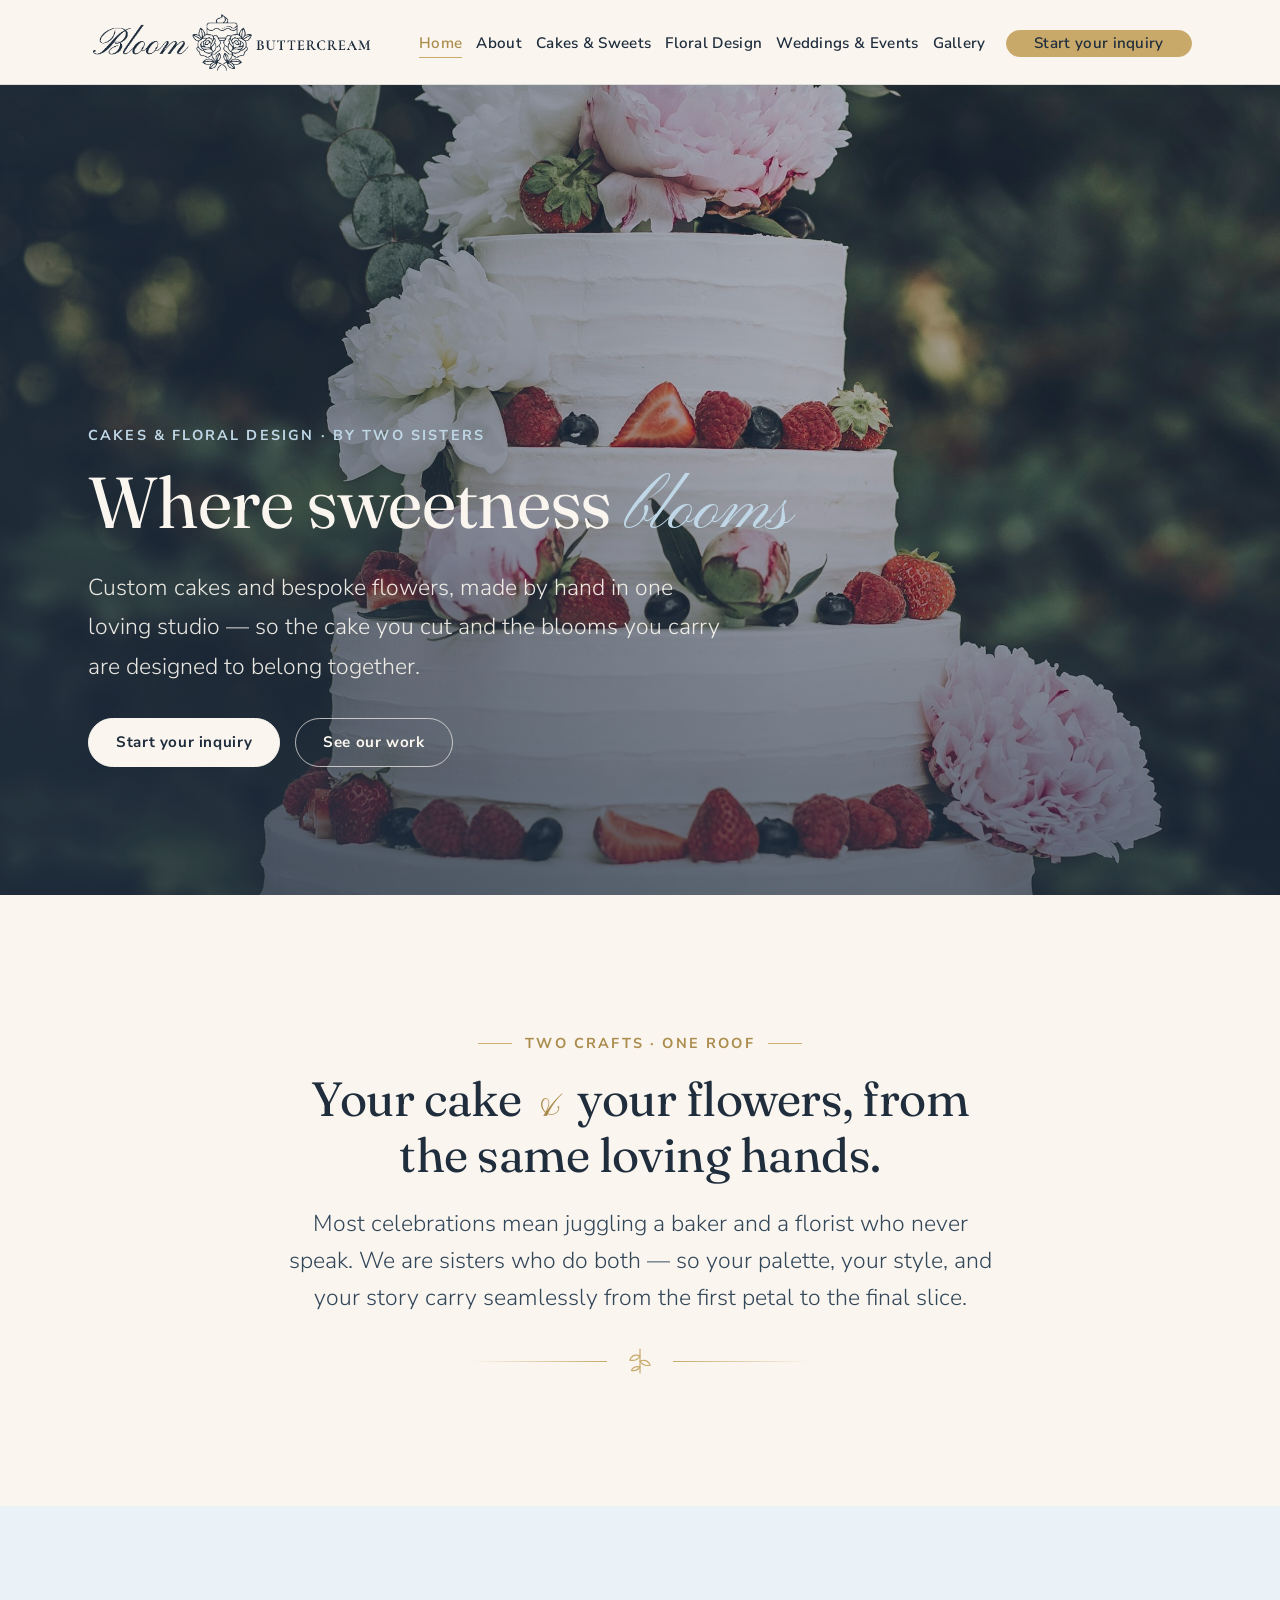
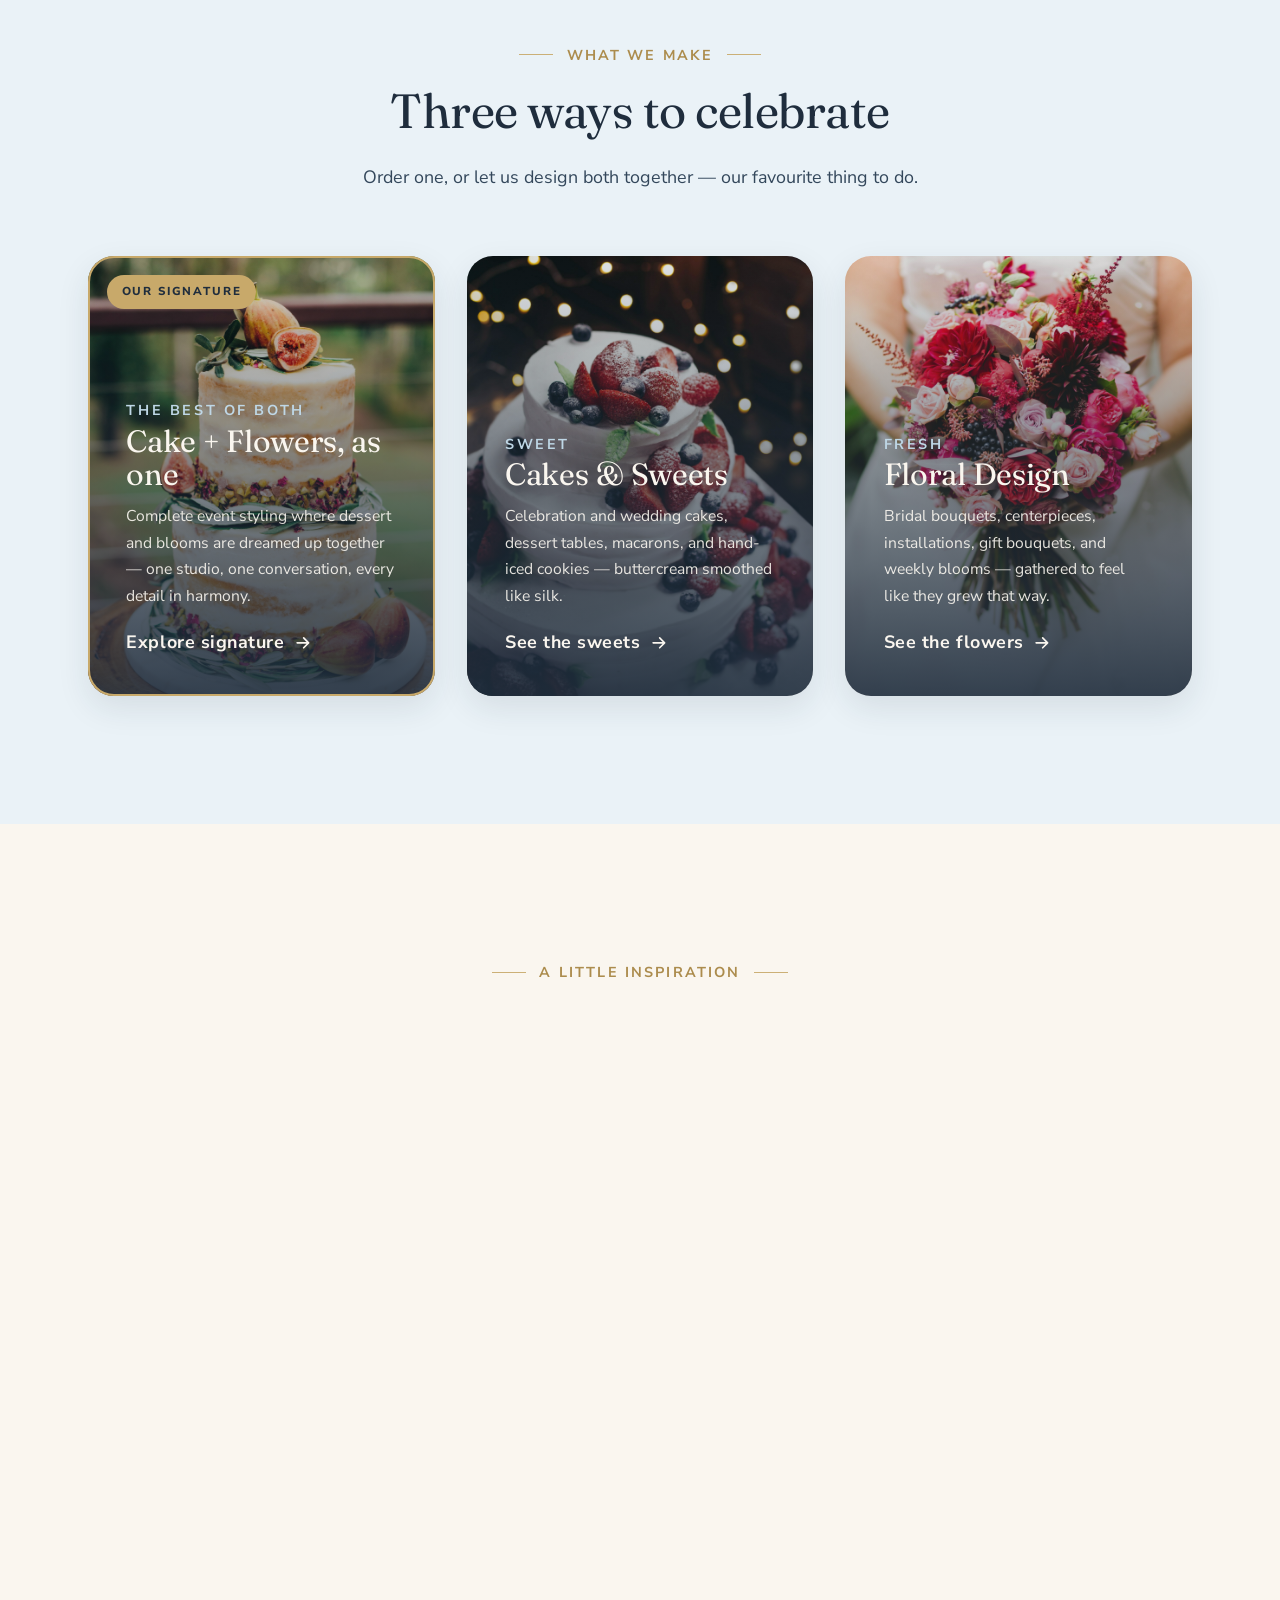
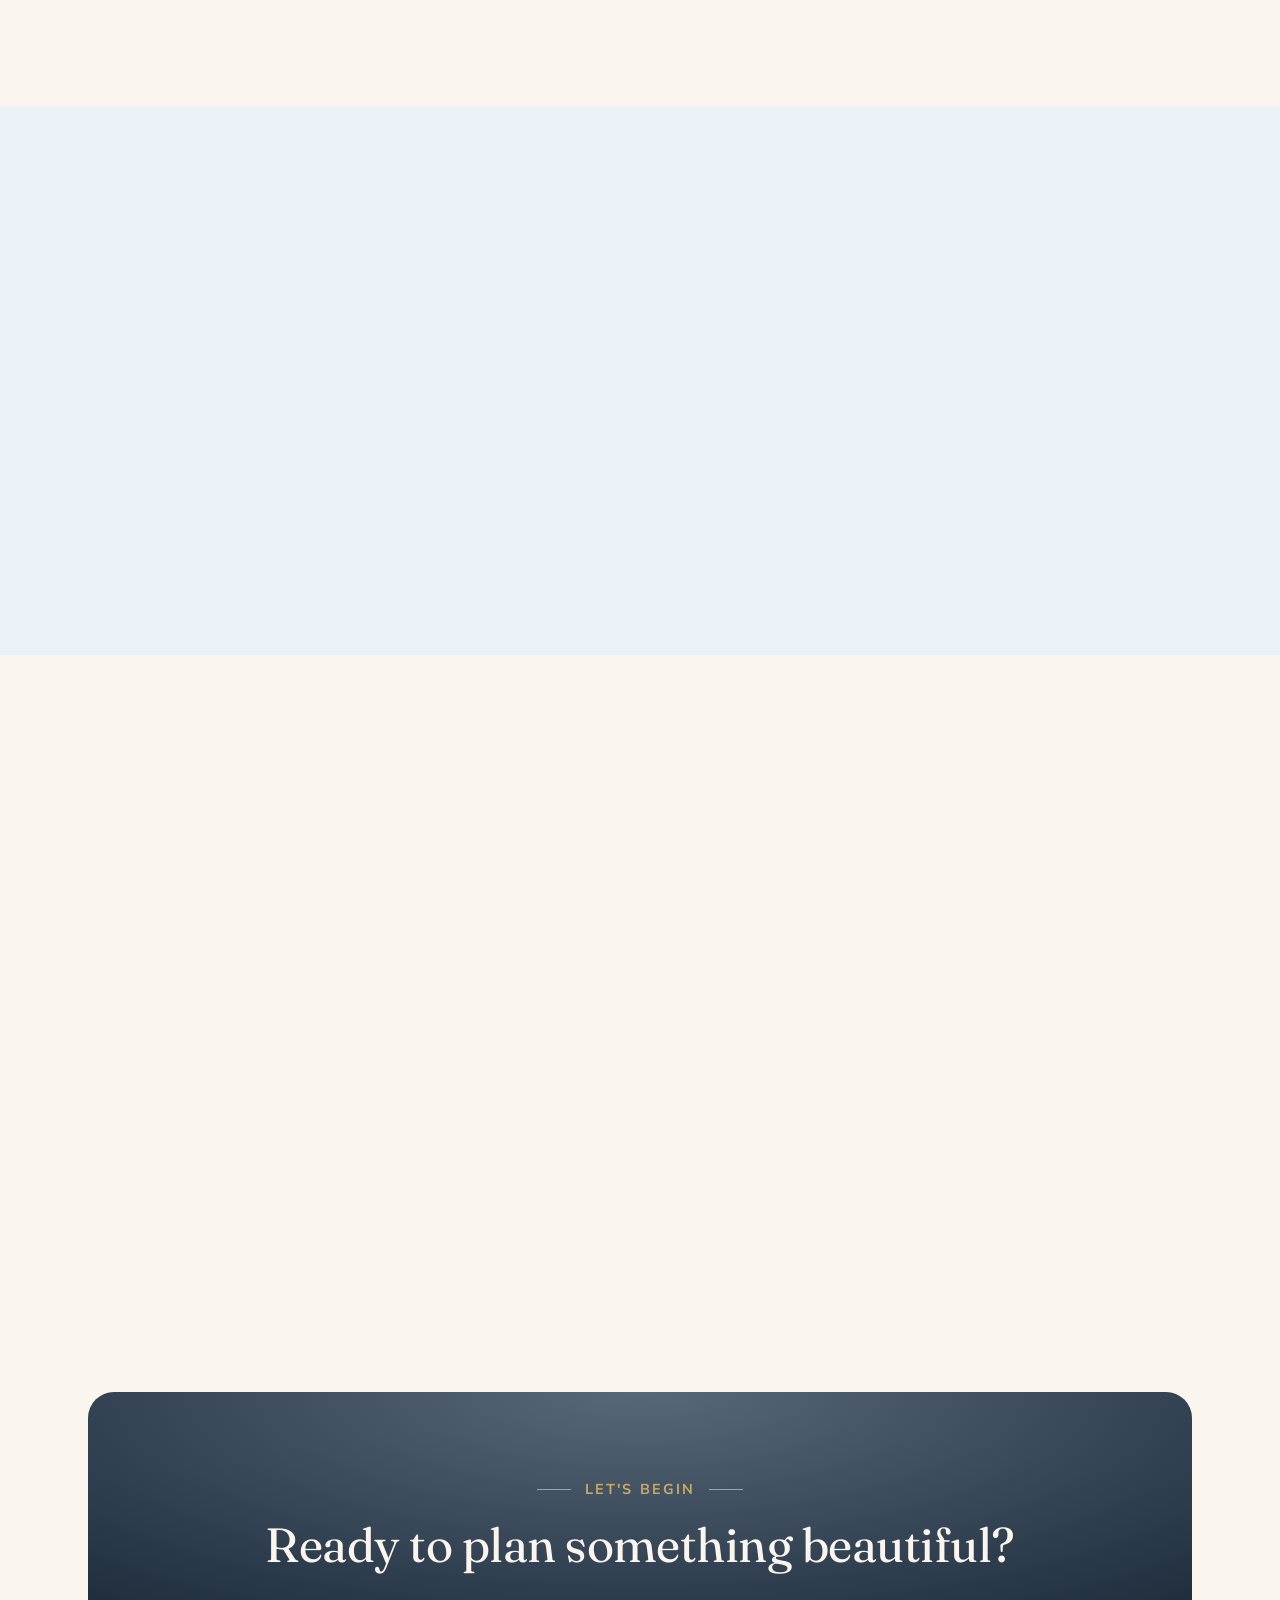
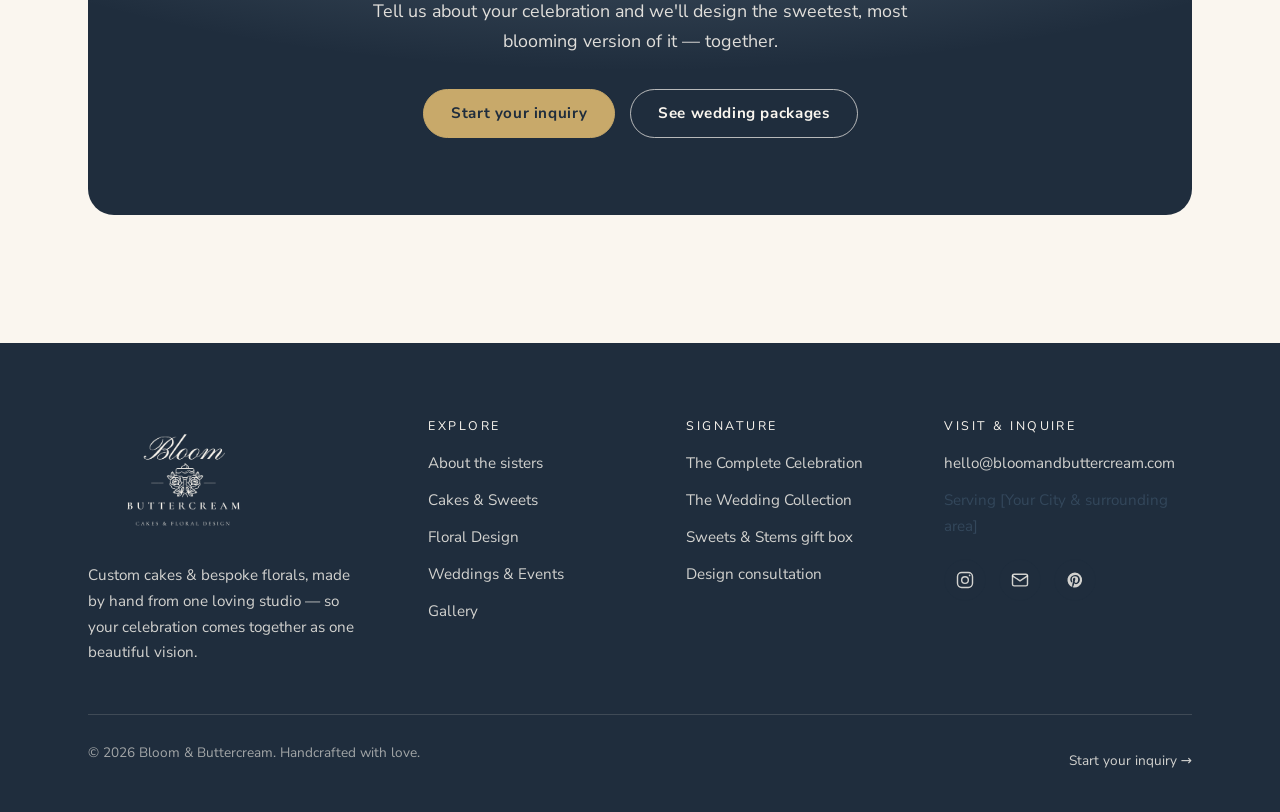
==== commit 563d85c7: "Header: real logo + one consistent cream style (no scroll colour change) Fix 1 — logo: header uses a" ====
--- a/index.html
+++ b/index.html
@@ -25,7 +25,7 @@
 
   <link rel="stylesheet" href="css/styles.css">
 </head>
-<body class="has-hero">
+<body>
   <a class="skip-link" href="#main">Skip to content</a>
 
   <!-- ================= SHARED HEADER (keep identical across pages) ================= -->
@@ -33,8 +33,7 @@
     <div class="container">
       <nav class="nav" aria-label="Primary">
         <a class="brand" href="index.html" aria-label="Bloom &amp; Buttercream — Cakes &amp; Floral Design">
-          <img class="brand__logo brand__logo--dark" src="assets/logo-header-navy.png" alt="" width="360" height="80">
-          <img class="brand__logo brand__logo--light" src="assets/logo-header-cream.png" alt="" aria-hidden="true" width="360" height="80">
+          <img class="brand__logo" src="assets/logo.png" alt="Bloom &amp; Buttercream" width="360" height="80">
         </a>
         <button class="nav-toggle" aria-expanded="false" aria-controls="nav-links" aria-label="Open menu">
           <svg viewBox="0 0 24 24" fill="none" stroke="currentColor" stroke-width="1.8" stroke-linecap="round"><path d="M3 6h18M3 12h18M3 18h18"/></svg>
@@ -220,7 +219,7 @@
       <div class="footer-grid">
         <div class="footer-brand">
           <a class="brand" href="index.html" aria-label="Bloom &amp; Buttercream — Cakes &amp; Floral Design">
-            <img class="brand__logo" src="assets/logo-cream.png" alt="" width="300" height="180">
+            <img class="brand__logo" src="assets/logo-footer.png" alt="" width="300" height="180">
           </a>
           <p>Custom cakes &amp; bespoke florals, made by hand from one loving studio — so your celebration comes together as one beautiful vision.</p>
         </div>
--- a/css/styles.css
+++ b/css/styles.css
@@ -68,7 +68,11 @@
    ------------------------------------------------------------------- */
 *, *::before, *::after { box-sizing: border-box; }
 
-html { -webkit-text-size-adjust: 100%; scroll-behavior: smooth; }
+html {
+  -webkit-text-size-adjust: 100%;
+  scroll-behavior: smooth;
+  scroll-padding-top: 96px; /* = header height, so anchor targets clear the sticky header */
+}
 
 body {
   margin: 0;
@@ -224,73 +228,50 @@
 /* ---------------------------------------------------------------------
    5. Header / navigation
    ------------------------------------------------------------------- */
+/* One consistent solid-cream header at every scroll position (no transparency,
+   no colour flip). Sticky, so content always flows below it — never hidden. */
 .site-header {
   position: sticky;
   top: 0;
   z-index: 100;
-  background: rgba(250, 246, 239, 0);
-  transition: background 0.4s var(--ease), box-shadow 0.4s var(--ease),
-              padding 0.4s var(--ease);
-  padding-block: clamp(0.35rem, 1vw, 0.7rem);
-}
-/* Softens on scroll (toggled by JS) */
-.site-header.is-scrolled {
-  background: rgba(250, 246, 239, 0.88);
-  backdrop-filter: saturate(140%) blur(10px);
-  box-shadow: 0 1px 0 var(--line), var(--shadow-sm);
-  padding-block: 0.6rem;
-}
-
-/* Pages with a full-bleed photo hero: light nav + soft scrim while at the top,
-   so navigation stays legible over the image. Reverts to dark once scrolled. */
-.has-hero .site-header:not(.is-scrolled) {
-  background: linear-gradient(180deg, rgba(31, 45, 61, 0.58), rgba(31, 45, 61, 0.14));
-}
-.has-hero .site-header:not(.is-scrolled) .brand__name,
-.has-hero .site-header:not(.is-scrolled) .nav-links > li > a { color: var(--cream); }
-.has-hero .site-header:not(.is-scrolled) .nav-links a[aria-current="page"] { color: var(--baby-blue); }
-.has-hero .site-header:not(.is-scrolled) .nav-toggle { color: var(--cream); }
-/* keep the gold CTA button readable */
-.has-hero .site-header:not(.is-scrolled) .nav-links .btn { color: var(--navy); }
+  background: var(--cream);
+  border-bottom: 1px solid var(--line);
+  box-shadow: 0 2px 14px rgba(31, 45, 61, 0.05);
+}
 
 .nav {
   display: flex;
-  align-items: center;
+  align-items: center;          /* logo + links vertically centred */
   justify-content: space-between;
-  gap: 1.25rem;
+  gap: 1rem;
+  min-height: 84px;             /* comfortably taller than the logo */
+  padding-block: 0.5rem;
 }
 
 .brand {
   display: inline-flex;
   align-items: center;
-  gap: 0.7rem;
   line-height: 1;
 }
-/* Brand logo (stacked lockup PNG, transparent). Navy on cream, cream over dark hero. */
-/* Header uses the horizontal lockup (prominent); footer keeps the stacked crest. */
-.brand__logo { height: 64px; width: auto; display: block; flex: none; transition: height 0.4s var(--ease), opacity 0.3s var(--ease); }
-.brand:hover .brand__logo { opacity: 0.82; }
-.brand__logo--light { display: none; }
-/* Over a full-bleed photo hero (page top): swap to the cream logo */
-.has-hero .site-header:not(.is-scrolled) .brand__logo--dark { display: none; }
-.has-hero .site-header:not(.is-scrolled) .brand__logo--light { display: block; }
-/* Condense a touch once the header sticks on scroll */
-.site-header.is-scrolled .brand__logo { height: 54px; }
-/* Footer keeps the stacked crest logo, generous */
+.brand:hover { opacity: 0.85; transition: opacity 0.3s var(--ease); }
+
+/* Header logo — the navy horizontal lockup, sized by height, never clipped */
+.brand__logo { display: block; height: 64px; width: auto; flex: none; }
+/* Footer keeps the cream stacked crest, generous */
 .site-footer .brand__logo { height: 118px; }
 @media (max-width: 600px) {
-  .brand__logo { height: 50px; }
-  .site-header.is-scrolled .brand__logo { height: 44px; }
+  .nav { min-height: 64px; }
+  .brand__logo { height: 42px; }
   .site-footer .brand__logo { height: 92px; }
 }
 
 .nav-links {
   display: flex;
   align-items: center;
-  gap: clamp(0.85rem, 1.5vw, 1.5rem);
+  gap: clamp(0.65rem, 1.1vw, 1.15rem);
   list-style: none;
 }
-.nav-links > li > a { white-space: nowrap; }
+.nav-links > li > a { white-space: nowrap; transition: color 0.5s var(--ease); }
 .nav-links a {
   font-size: 0.95rem;
   font-weight: 600;
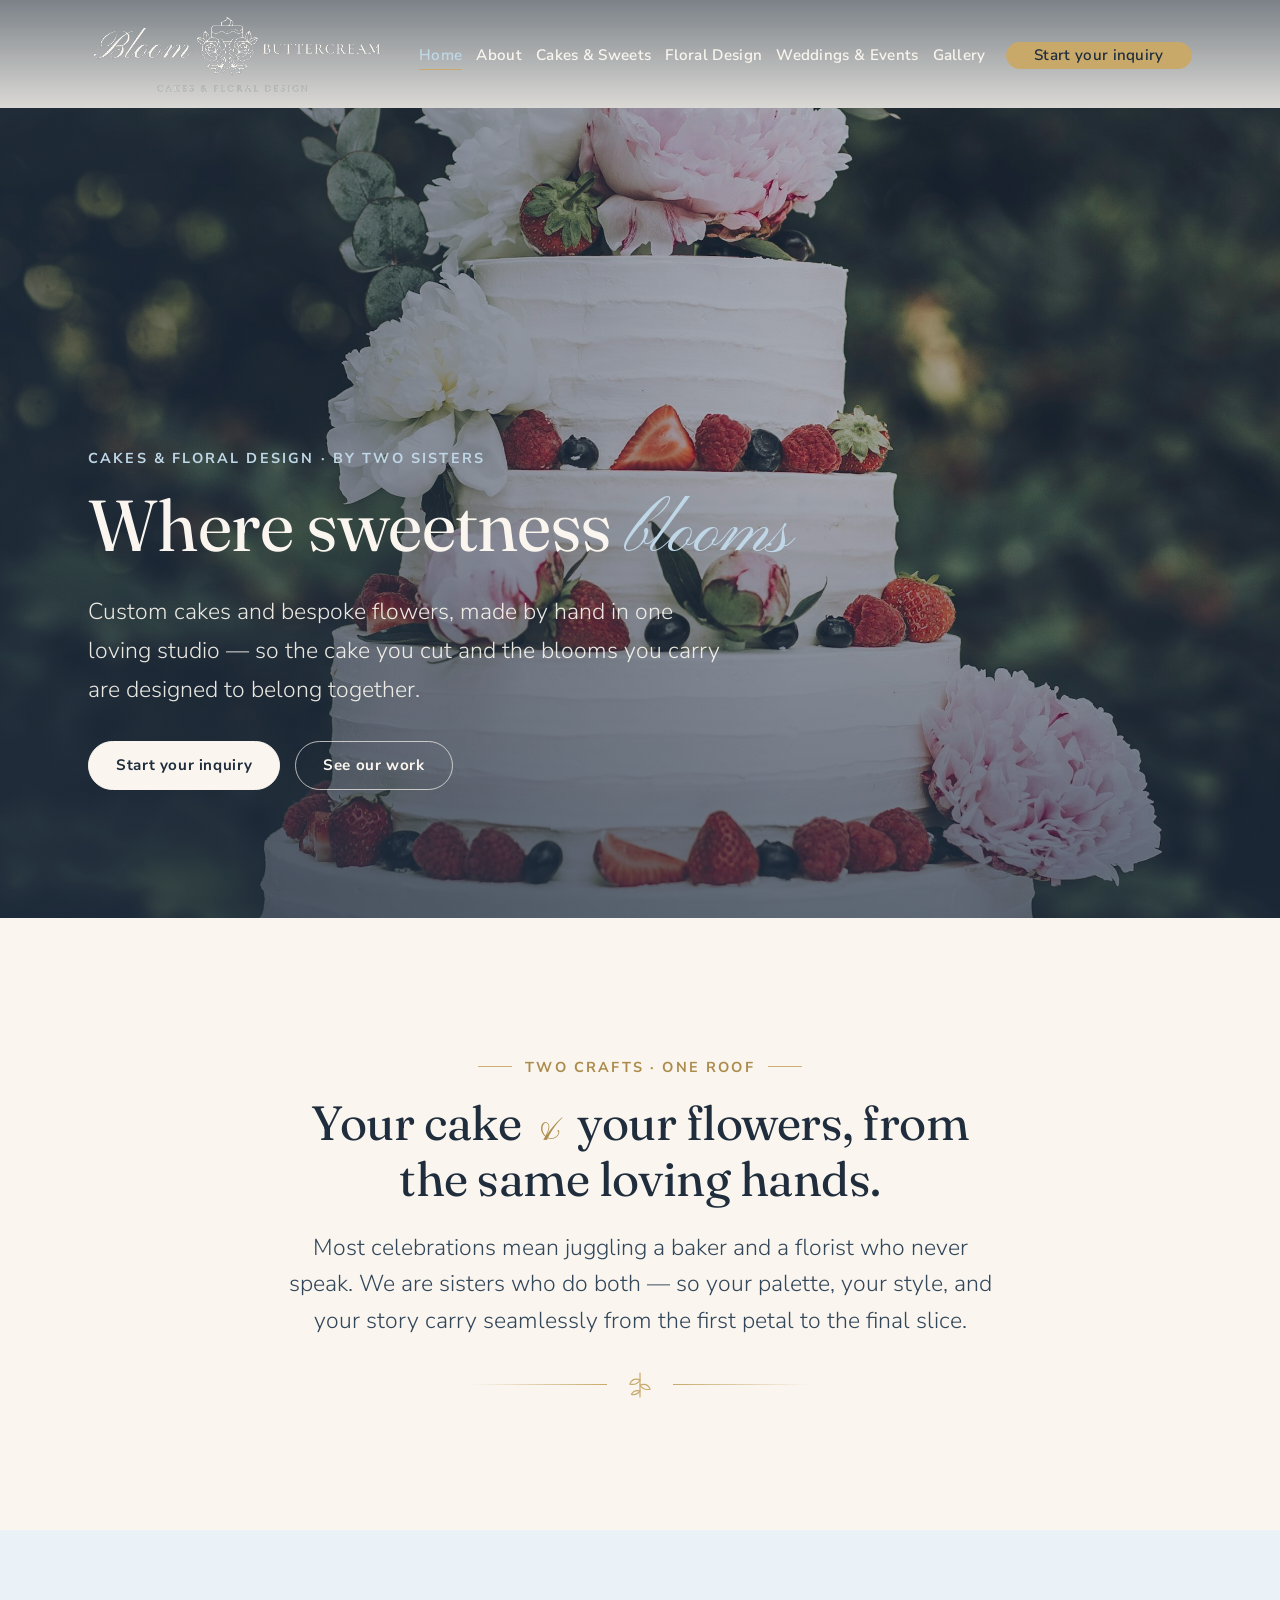
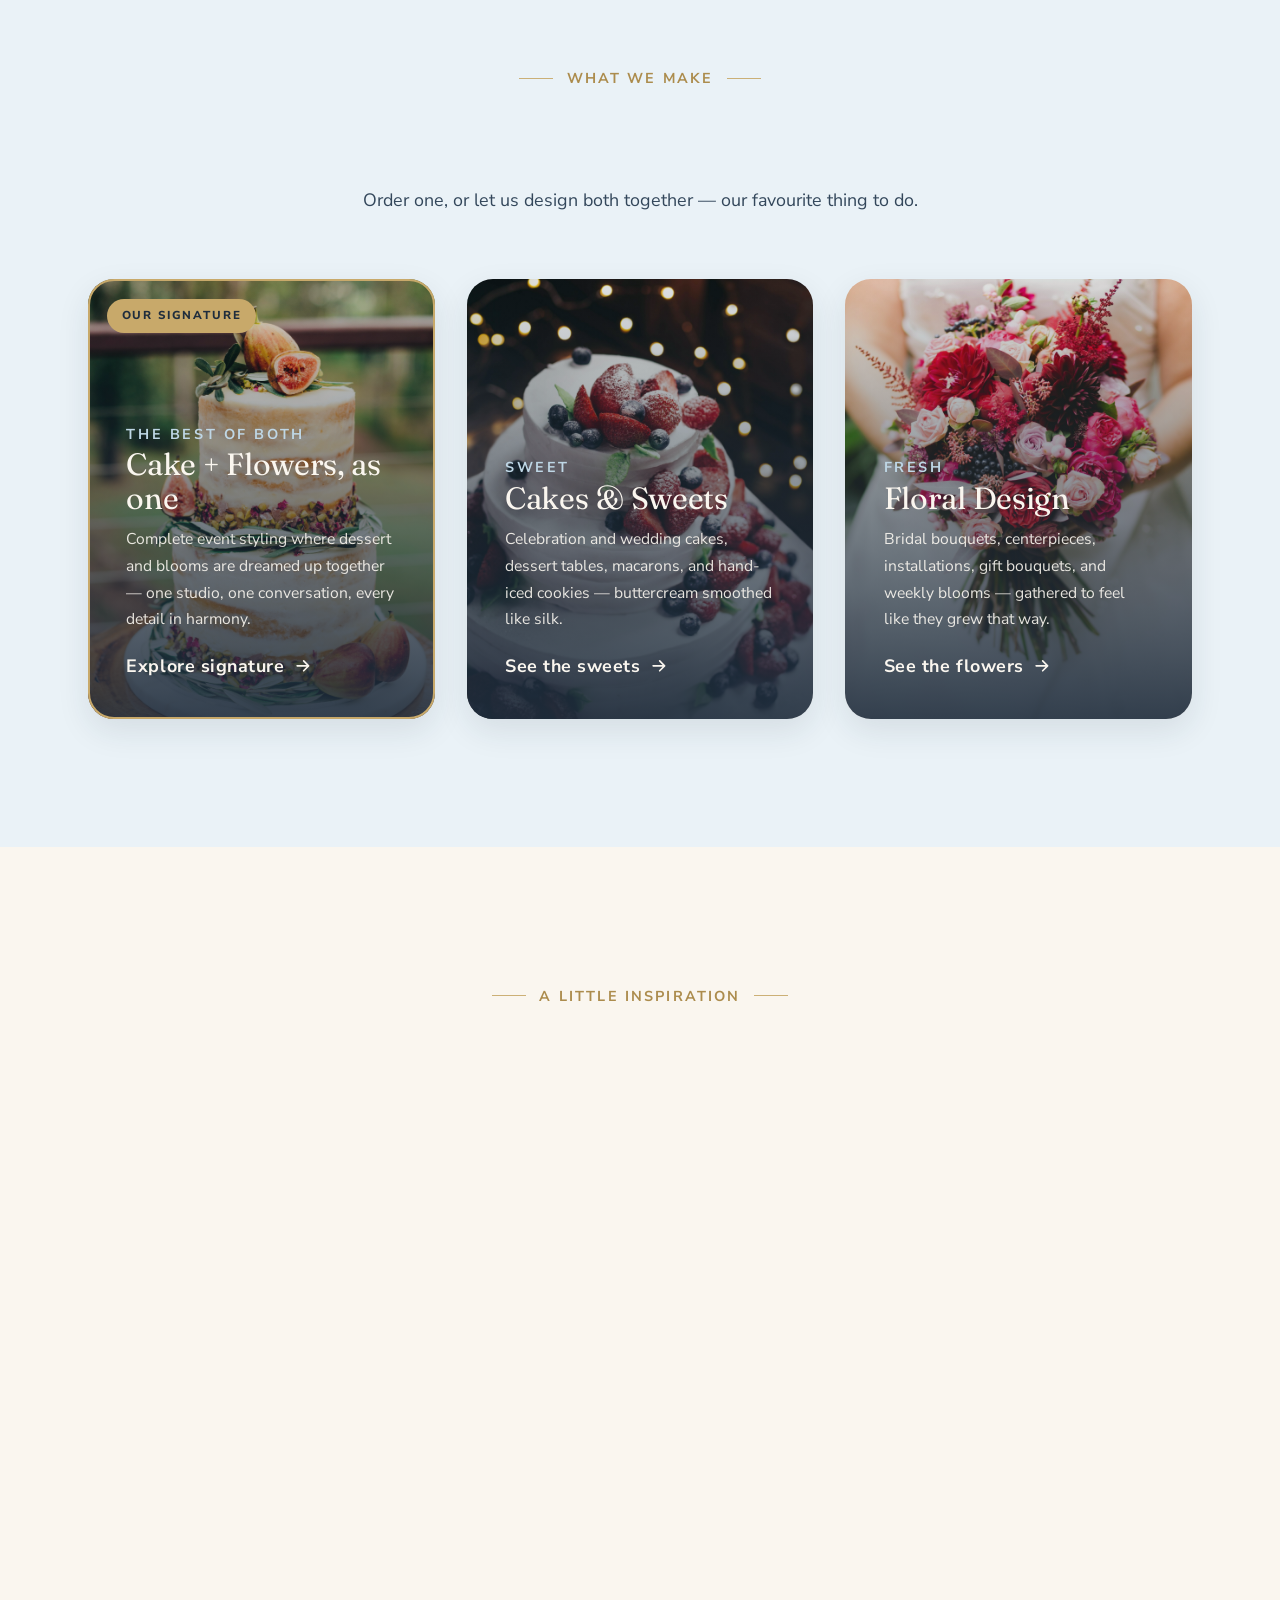
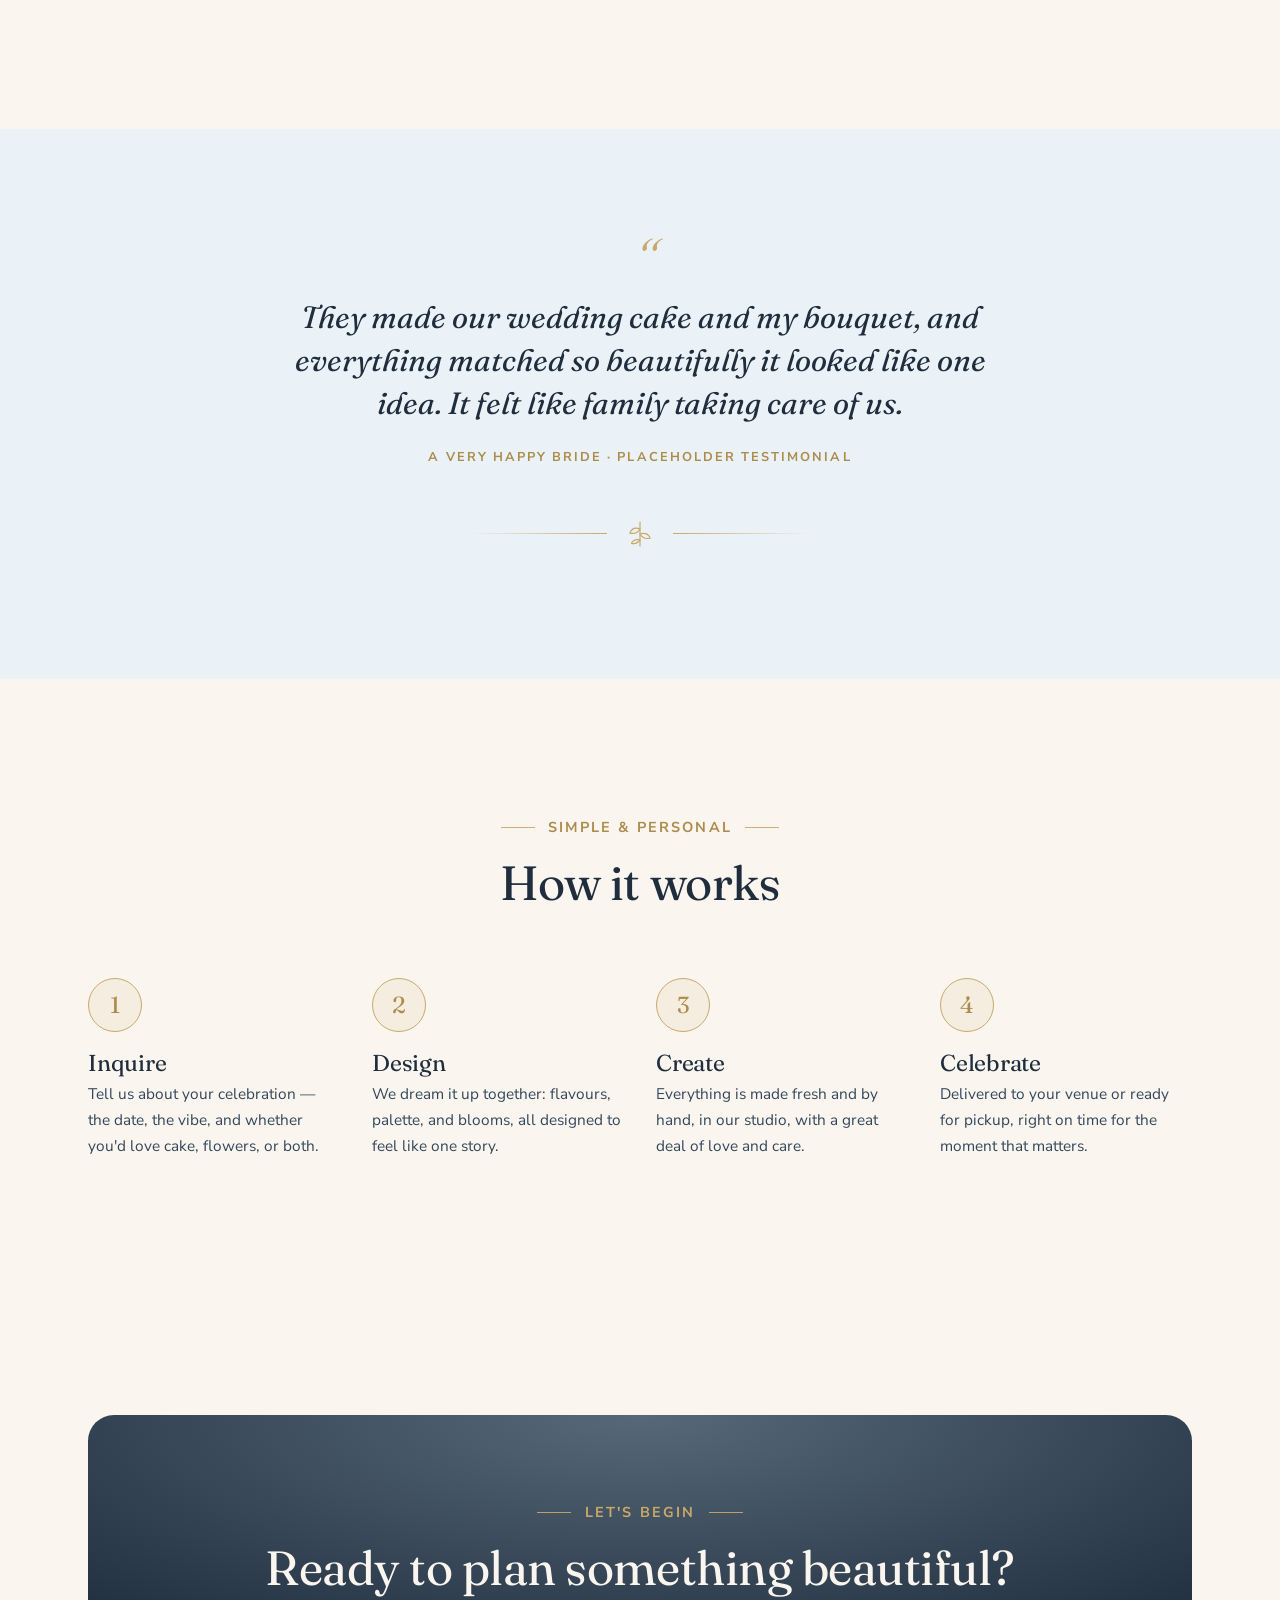
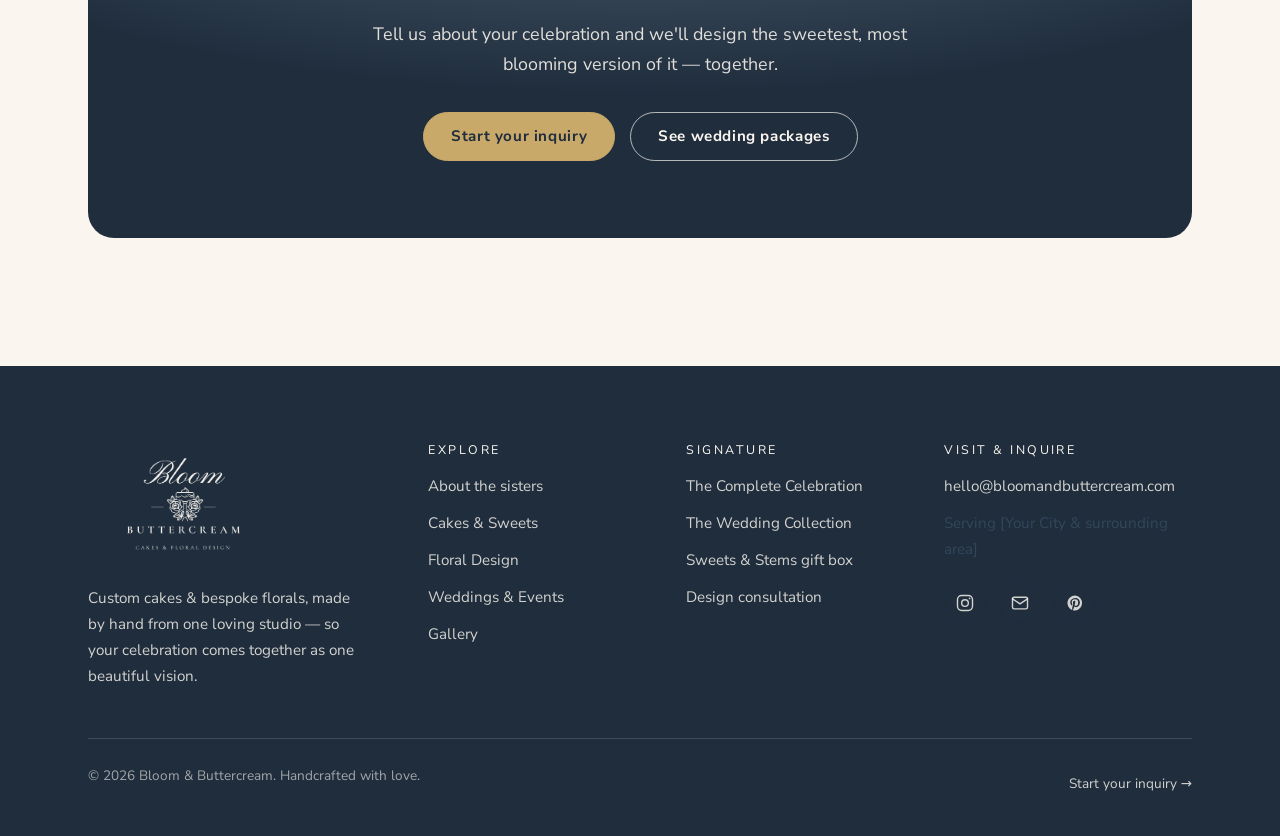
==== commit b37715a4: "Revert "Header: real logo + one consistent cream style (no scroll colour change)" This reverts commi" ====
--- a/index.html
+++ b/index.html
@@ -25,7 +25,7 @@
 
   <link rel="stylesheet" href="css/styles.css">
 </head>
-<body>
+<body class="has-hero">
   <a class="skip-link" href="#main">Skip to content</a>
 
   <!-- ================= SHARED HEADER (keep identical across pages) ================= -->
@@ -33,7 +33,8 @@
     <div class="container">
       <nav class="nav" aria-label="Primary">
         <a class="brand" href="index.html" aria-label="Bloom &amp; Buttercream — Cakes &amp; Floral Design">
-          <img class="brand__logo" src="assets/logo.png" alt="Bloom &amp; Buttercream" width="360" height="80">
+          <img class="brand__logo brand__logo--dark" src="assets/logo-header-navy.png" alt="" width="360" height="80">
+          <img class="brand__logo brand__logo--light" src="assets/logo-header-cream.png" alt="" aria-hidden="true" width="360" height="80">
         </a>
         <button class="nav-toggle" aria-expanded="false" aria-controls="nav-links" aria-label="Open menu">
           <svg viewBox="0 0 24 24" fill="none" stroke="currentColor" stroke-width="1.8" stroke-linecap="round"><path d="M3 6h18M3 12h18M3 18h18"/></svg>
@@ -219,7 +220,7 @@
       <div class="footer-grid">
         <div class="footer-brand">
           <a class="brand" href="index.html" aria-label="Bloom &amp; Buttercream — Cakes &amp; Floral Design">
-            <img class="brand__logo" src="assets/logo-footer.png" alt="" width="300" height="180">
+            <img class="brand__logo" src="assets/logo-cream.png" alt="" width="300" height="180">
           </a>
           <p>Custom cakes &amp; bespoke florals, made by hand from one loving studio — so your celebration comes together as one beautiful vision.</p>
         </div>
--- a/css/styles.css
+++ b/css/styles.css
@@ -68,11 +68,7 @@
    ------------------------------------------------------------------- */
 *, *::before, *::after { box-sizing: border-box; }
 
-html {
-  -webkit-text-size-adjust: 100%;
-  scroll-behavior: smooth;
-  scroll-padding-top: 96px; /* = header height, so anchor targets clear the sticky header */
-}
+html { -webkit-text-size-adjust: 100%; scroll-behavior: smooth; }
 
 body {
   margin: 0;
@@ -228,40 +224,64 @@
 /* ---------------------------------------------------------------------
    5. Header / navigation
    ------------------------------------------------------------------- */
-/* One consistent solid-cream header at every scroll position (no transparency,
-   no colour flip). Sticky, so content always flows below it — never hidden. */
 .site-header {
   position: sticky;
   top: 0;
   z-index: 100;
-  background: var(--cream);
-  border-bottom: 1px solid var(--line);
-  box-shadow: 0 2px 14px rgba(31, 45, 61, 0.05);
-}
+  background: rgba(250, 246, 239, 0);
+  transition: background 0.55s var(--ease), box-shadow 0.55s var(--ease),
+              padding 0.45s var(--ease);
+  padding-block: clamp(0.35rem, 1vw, 0.7rem);
+}
+/* Softens on scroll (toggled by JS) */
+.site-header.is-scrolled {
+  background: rgba(250, 246, 239, 0.88);
+  backdrop-filter: saturate(140%) blur(10px);
+  box-shadow: 0 1px 0 var(--line), var(--shadow-sm);
+  padding-block: 0.6rem;
+}
+
+/* Pages with a full-bleed photo hero: light nav + soft scrim while at the top,
+   so navigation stays legible over the image. Reverts to dark once scrolled. */
+.has-hero .site-header:not(.is-scrolled) {
+  background: linear-gradient(180deg, rgba(31, 45, 61, 0.58), rgba(31, 45, 61, 0.14));
+}
+.has-hero .site-header:not(.is-scrolled) .brand__name,
+.has-hero .site-header:not(.is-scrolled) .nav-links > li > a { color: var(--cream); }
+.has-hero .site-header:not(.is-scrolled) .nav-links a[aria-current="page"] { color: var(--baby-blue); }
+.has-hero .site-header:not(.is-scrolled) .nav-toggle { color: var(--cream); }
+/* keep the gold CTA button readable */
+.has-hero .site-header:not(.is-scrolled) .nav-links .btn { color: var(--navy); }
 
 .nav {
   display: flex;
-  align-items: center;          /* logo + links vertically centred */
+  align-items: center;
   justify-content: space-between;
   gap: 1rem;
-  min-height: 84px;             /* comfortably taller than the logo */
-  padding-block: 0.5rem;
 }
 
 .brand {
+  position: relative;      /* lets the two logo colours crossfade in place */
   display: inline-flex;
   align-items: center;
   line-height: 1;
 }
 .brand:hover { opacity: 0.85; transition: opacity 0.3s var(--ease); }
-
-/* Header logo — the navy horizontal lockup, sized by height, never clipped */
-.brand__logo { display: block; height: 64px; width: auto; flex: none; }
-/* Footer keeps the cream stacked crest, generous */
+/* Brand logo (stacked lockup PNG, transparent). Navy on cream, cream over dark hero. */
+/* Header uses the horizontal lockup (prominent); footer keeps the stacked crest. */
+.brand__logo { display: block; height: 86px; width: auto; flex: none; transition: opacity 0.5s var(--ease), height 0.4s var(--ease); }
+.brand__logo--dark { opacity: 1; }
+/* the cream logo sits exactly on top and fades in over photo heroes */
+.brand__logo--light { position: absolute; left: 0; top: 0; height: 100%; width: auto; opacity: 0; pointer-events: none; }
+.has-hero .site-header:not(.is-scrolled) .brand__logo--dark { opacity: 0; }
+.has-hero .site-header:not(.is-scrolled) .brand__logo--light { opacity: 1; }
+/* Condense a touch once the header sticks on scroll */
+.site-header.is-scrolled .brand__logo { height: 64px; }
+/* Footer keeps the stacked crest logo, generous */
 .site-footer .brand__logo { height: 118px; }
 @media (max-width: 600px) {
-  .nav { min-height: 64px; }
-  .brand__logo { height: 42px; }
+  .brand__logo { height: 56px; }
+  .site-header.is-scrolled .brand__logo { height: 48px; }
   .site-footer .brand__logo { height: 92px; }
 }
 
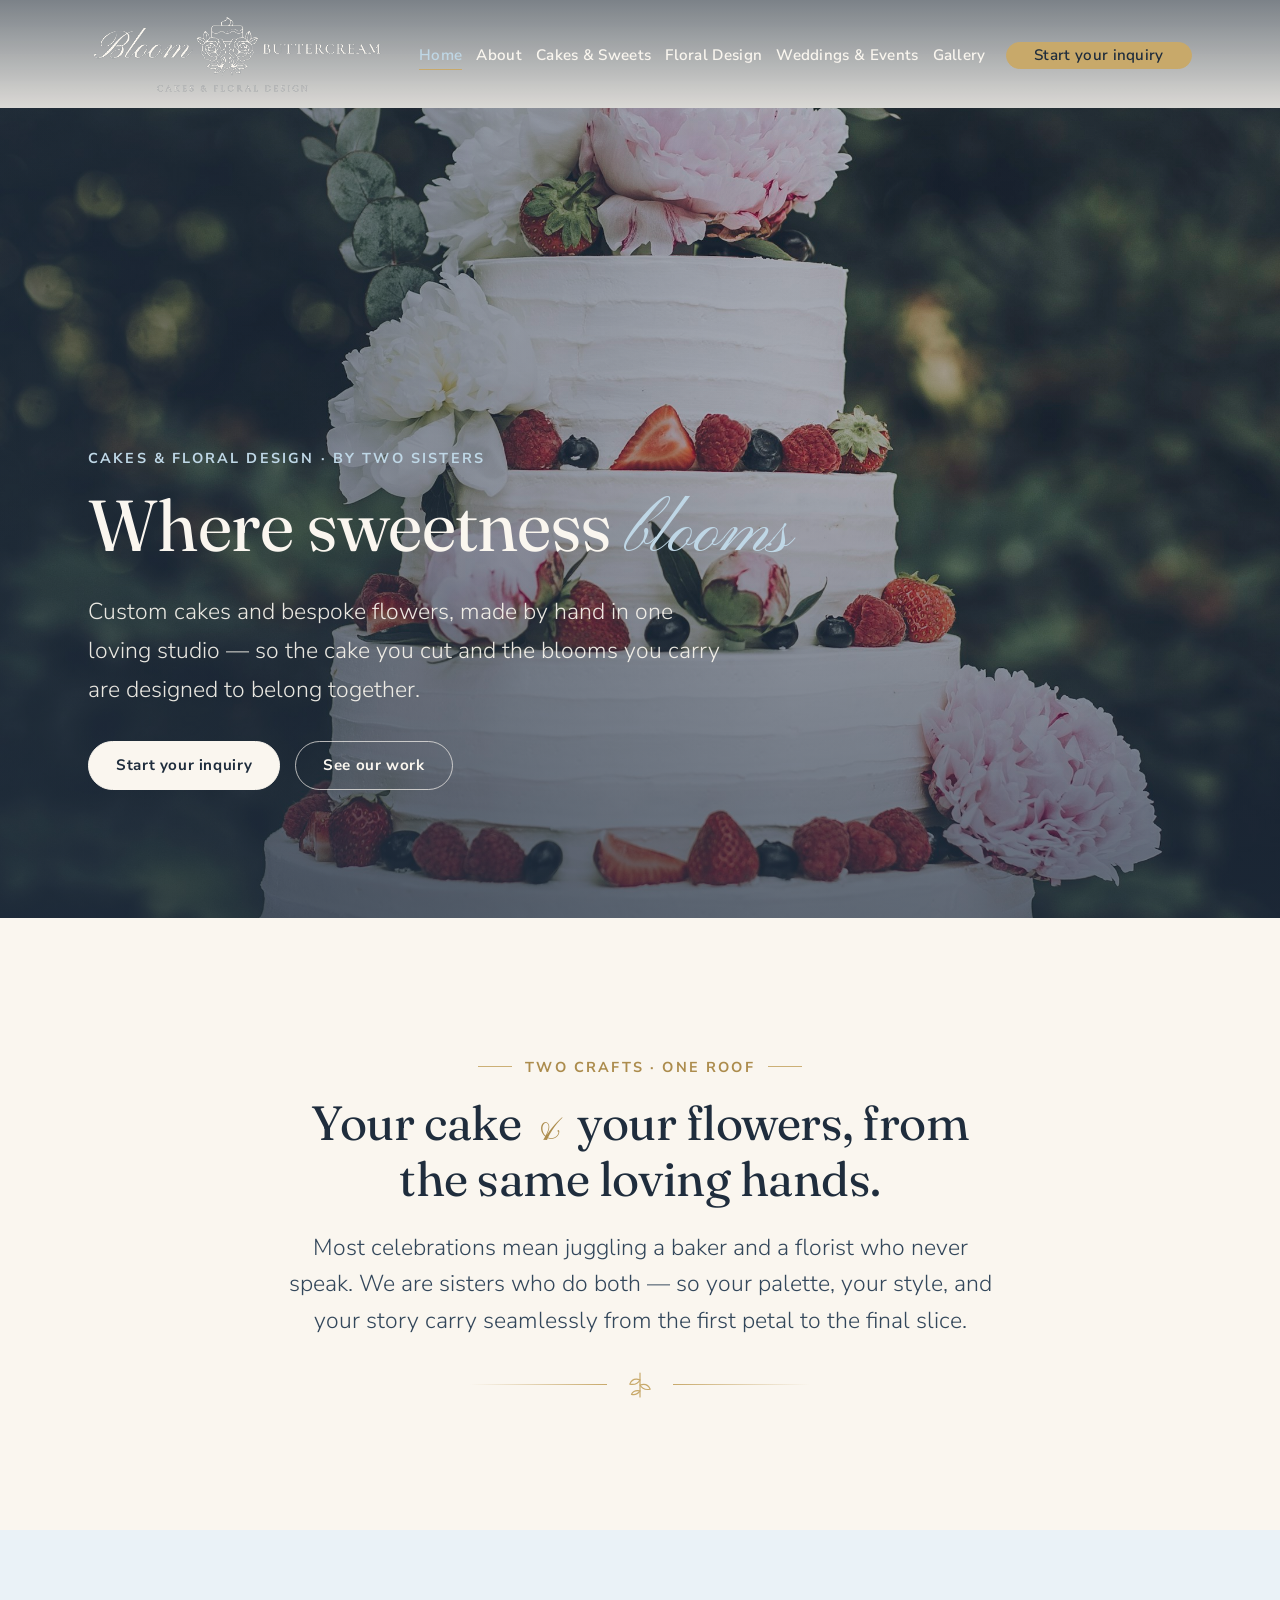
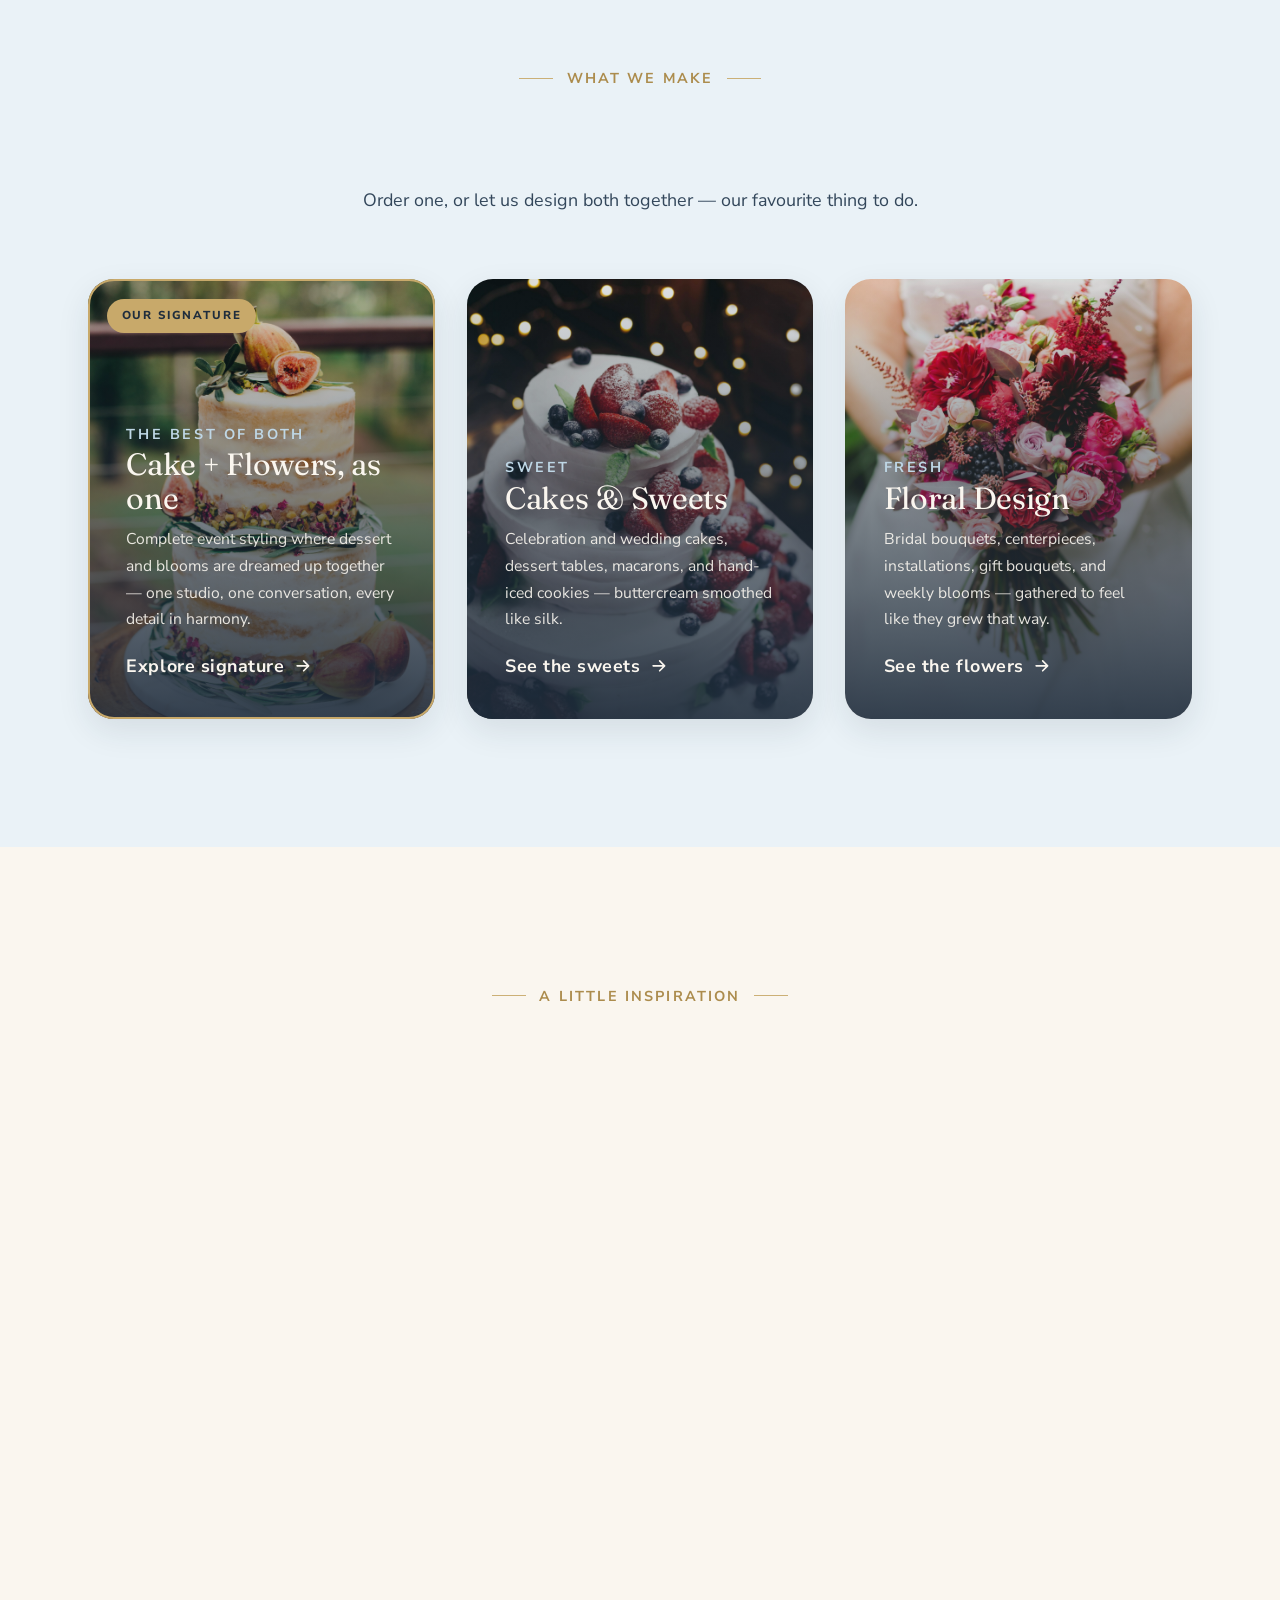
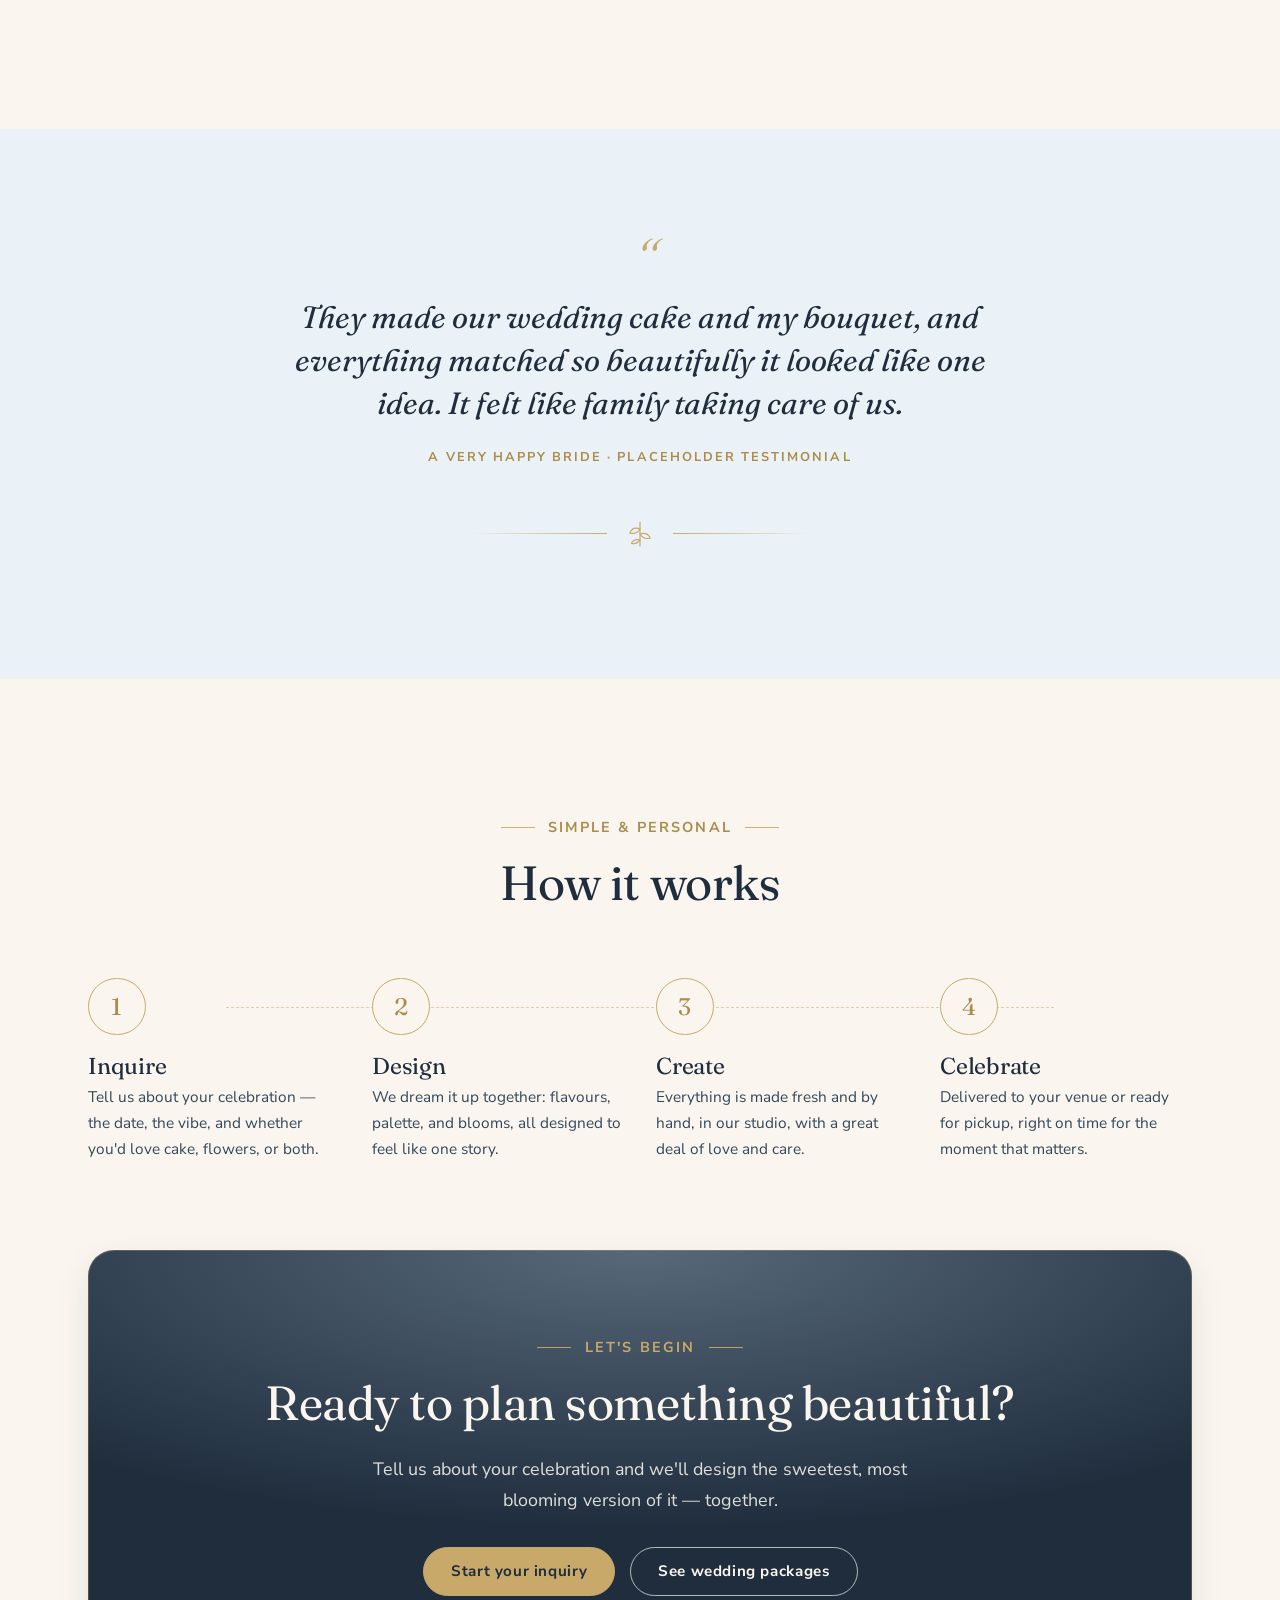
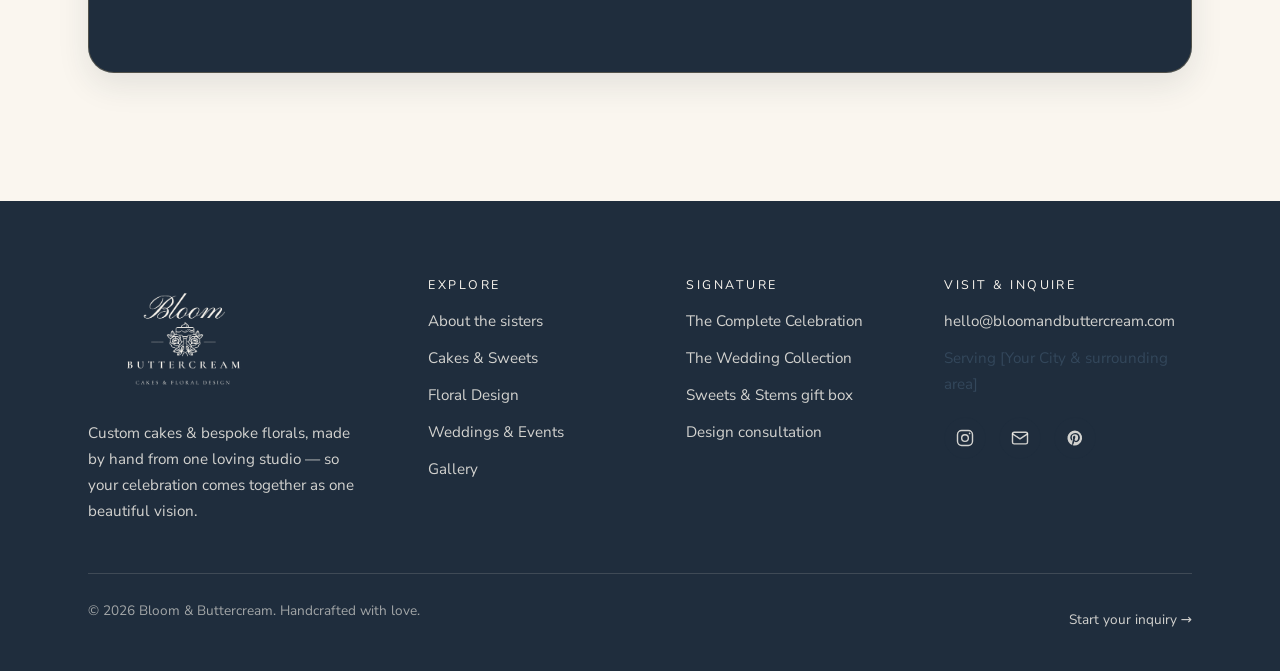
==== commit 83d27793: "Enliven the 'How it works' + CTA sections - How it works: gold dashed connector linking the four ste" ====
--- a/index.html
+++ b/index.html
@@ -182,7 +182,7 @@
     </section>
 
     <!-- ================= HOW IT WORKS ================= -->
-    <section class="section">
+    <section class="section" style="padding-bottom: clamp(2rem, 5vw, 3.5rem)">
       <div class="container">
         <div class="section-head">
           <span class="eyebrow" data-reveal>Simple &amp; personal</span>
@@ -198,7 +198,7 @@
     </section>
 
     <!-- ================= CTA BAND ================= -->
-    <section class="section">
+    <section class="section" style="padding-top: clamp(1rem, 3vw, 2rem)">
       <div class="container">
         <div class="cta-band" data-reveal>
           <span class="eyebrow eyebrow--center">Let's begin</span>
--- a/css/styles.css
+++ b/css/styles.css
@@ -557,25 +557,46 @@
 }
 
 /* Steps (How it works) — remove default <ol> numbering; number sits in a gold ring */
-.steps { list-style: none; }
+.steps { list-style: none; position: relative; }
 .steps > li { list-style: none; }
-.step { position: relative; padding-top: 0.25rem; }
+.step { position: relative; z-index: 1; padding-top: 0.25rem; }
 .step__num {
   display: grid;
   place-items: center;
-  width: 3.4rem;
-  height: 3.4rem;
+  width: 3.6rem;
+  height: 3.6rem;
   border-radius: 50%;
   border: 1.5px solid var(--gold);
-  background: rgba(200, 169, 106, 0.12);
+  background: var(--cream);          /* solid, so the connector line hides behind it */
   color: var(--gold-deep);
   font-family: var(--font-display);
-  font-size: 1.45rem;
+  font-size: 1.5rem;
   line-height: 1;
   margin-bottom: 1.1rem;
+  transition: background 0.35s var(--ease), color 0.35s var(--ease),
+              transform 0.35s var(--ease), box-shadow 0.35s var(--ease);
+}
+.step:hover .step__num {
+  background: var(--gold);
+  color: var(--navy);
+  transform: translateY(-4px);
+  box-shadow: 0 10px 22px rgba(200, 169, 106, 0.35);
 }
 .step h4 { margin-bottom: 0.35rem; }
 .step p { color: var(--navy-soft); font-size: 0.96rem; }
+/* Gold dashed connector linking the four steps (only when they sit in one row) */
+@media (min-width: 961px) {
+  .steps::before {
+    content: "";
+    position: absolute;
+    top: 2.05rem;            /* vertical centre of the circles */
+    left: 12.5%;
+    right: 12.5%;
+    border-top: 1.5px dashed var(--gold);
+    opacity: 0.5;
+    z-index: 0;
+  }
+}
 
 /* Testimonials */
 .quote {
@@ -606,13 +627,15 @@
 
 /* CTA band */
 .cta-band {
+  position: relative;
   text-align: center;
   background:
     radial-gradient(140% 120% at 50% 0%, rgba(191,215,230,0.35), transparent 55%),
     var(--navy);
   color: var(--cream);
   border-radius: var(--radius-lg);
-  padding: clamp(2.5rem, 6vw, 5rem) clamp(1.5rem, 5vw, 4rem);
+  padding: clamp(2.75rem, 6vw, 5rem) clamp(1.5rem, 5vw, 4rem);
+  box-shadow: var(--shadow-md), inset 0 0 0 1px rgba(200, 169, 106, 0.30); /* subtle gold inner frame */
 }
 .cta-band h2 { color: var(--cream); }
 .cta-band .eyebrow { color: var(--gold); }
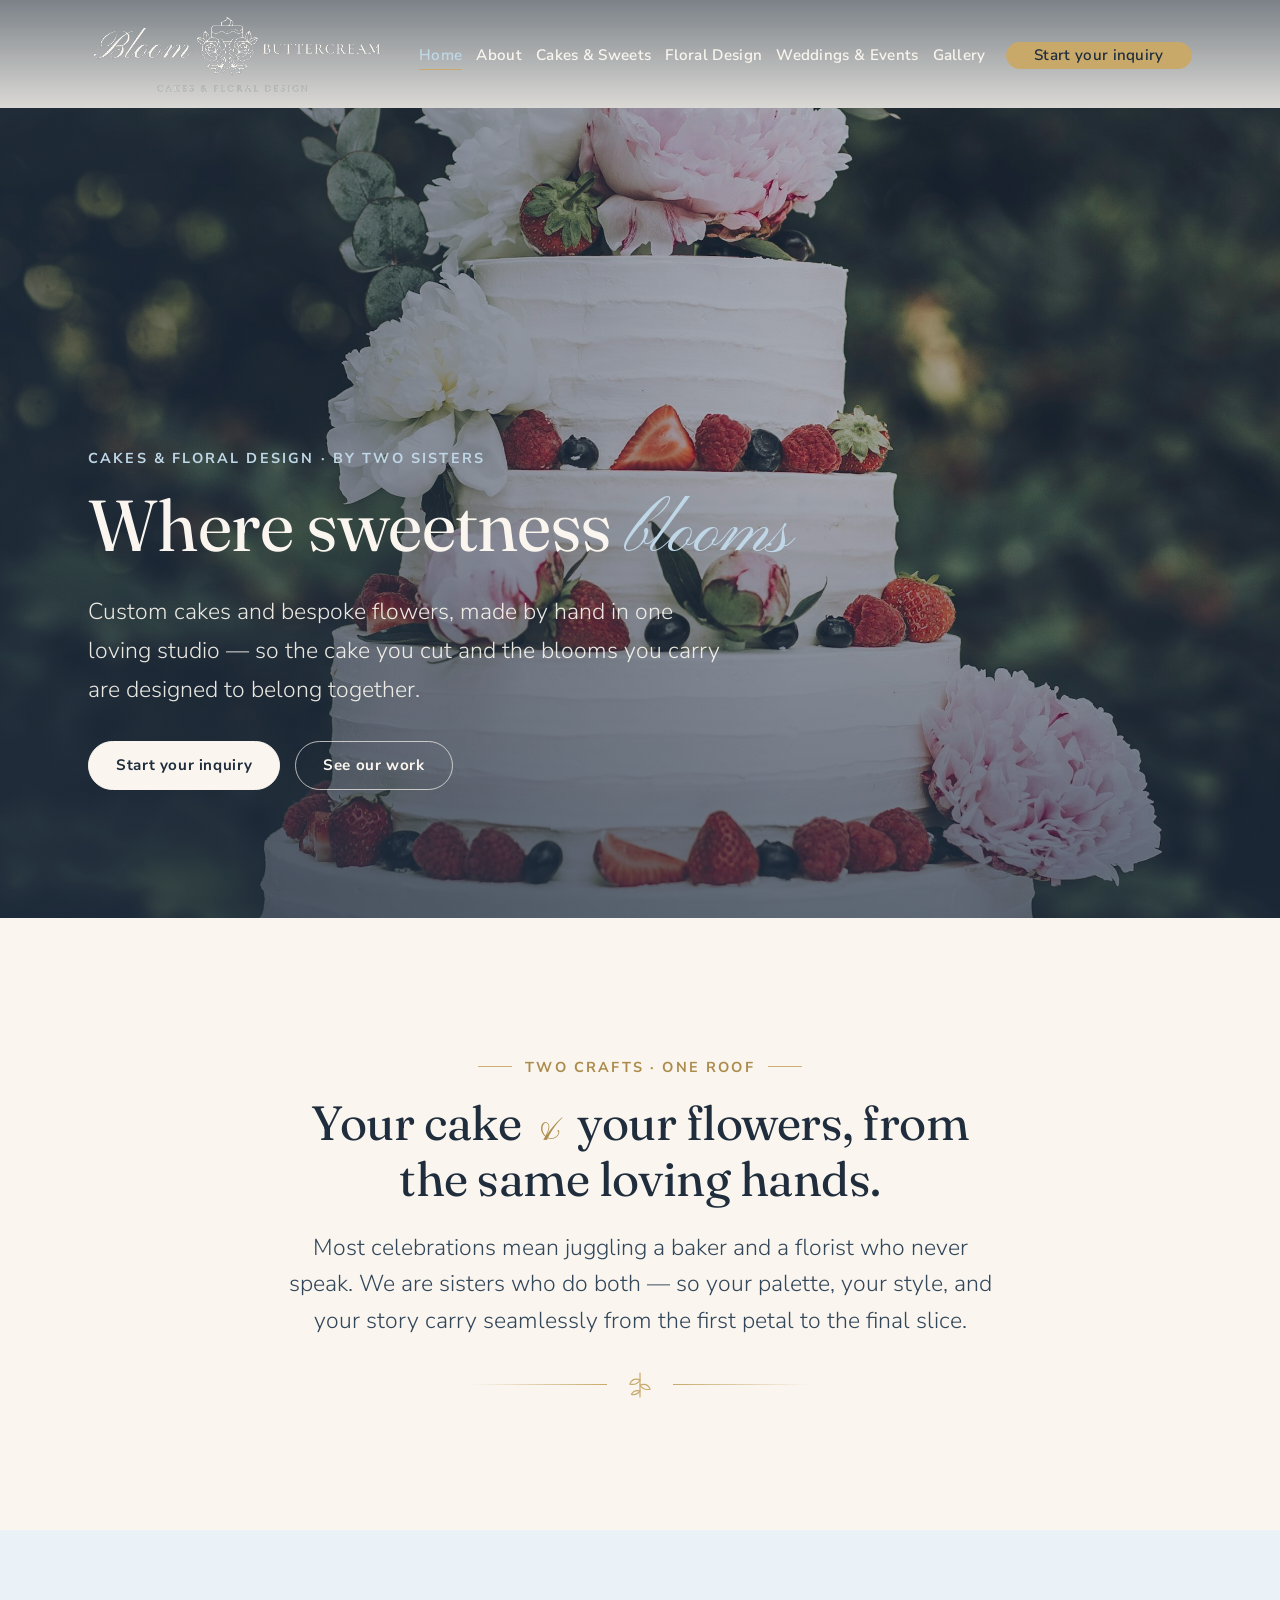
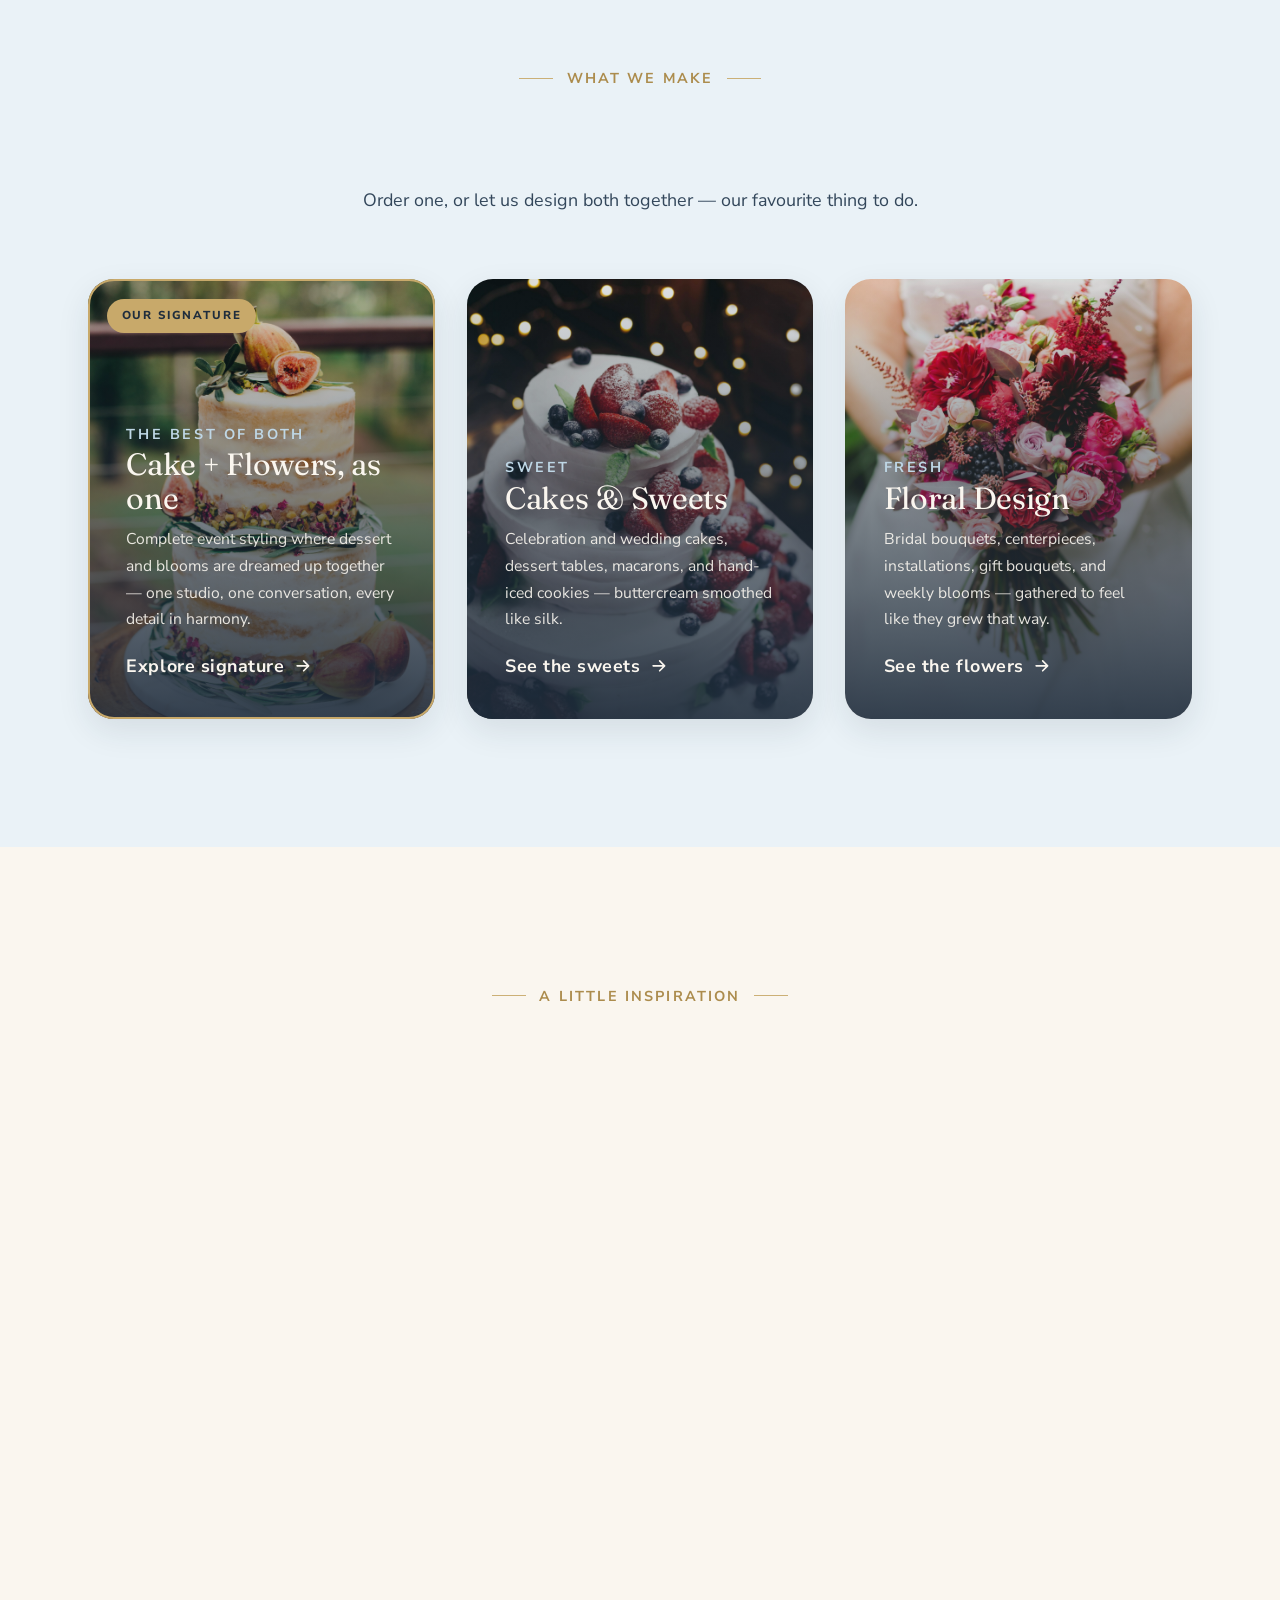
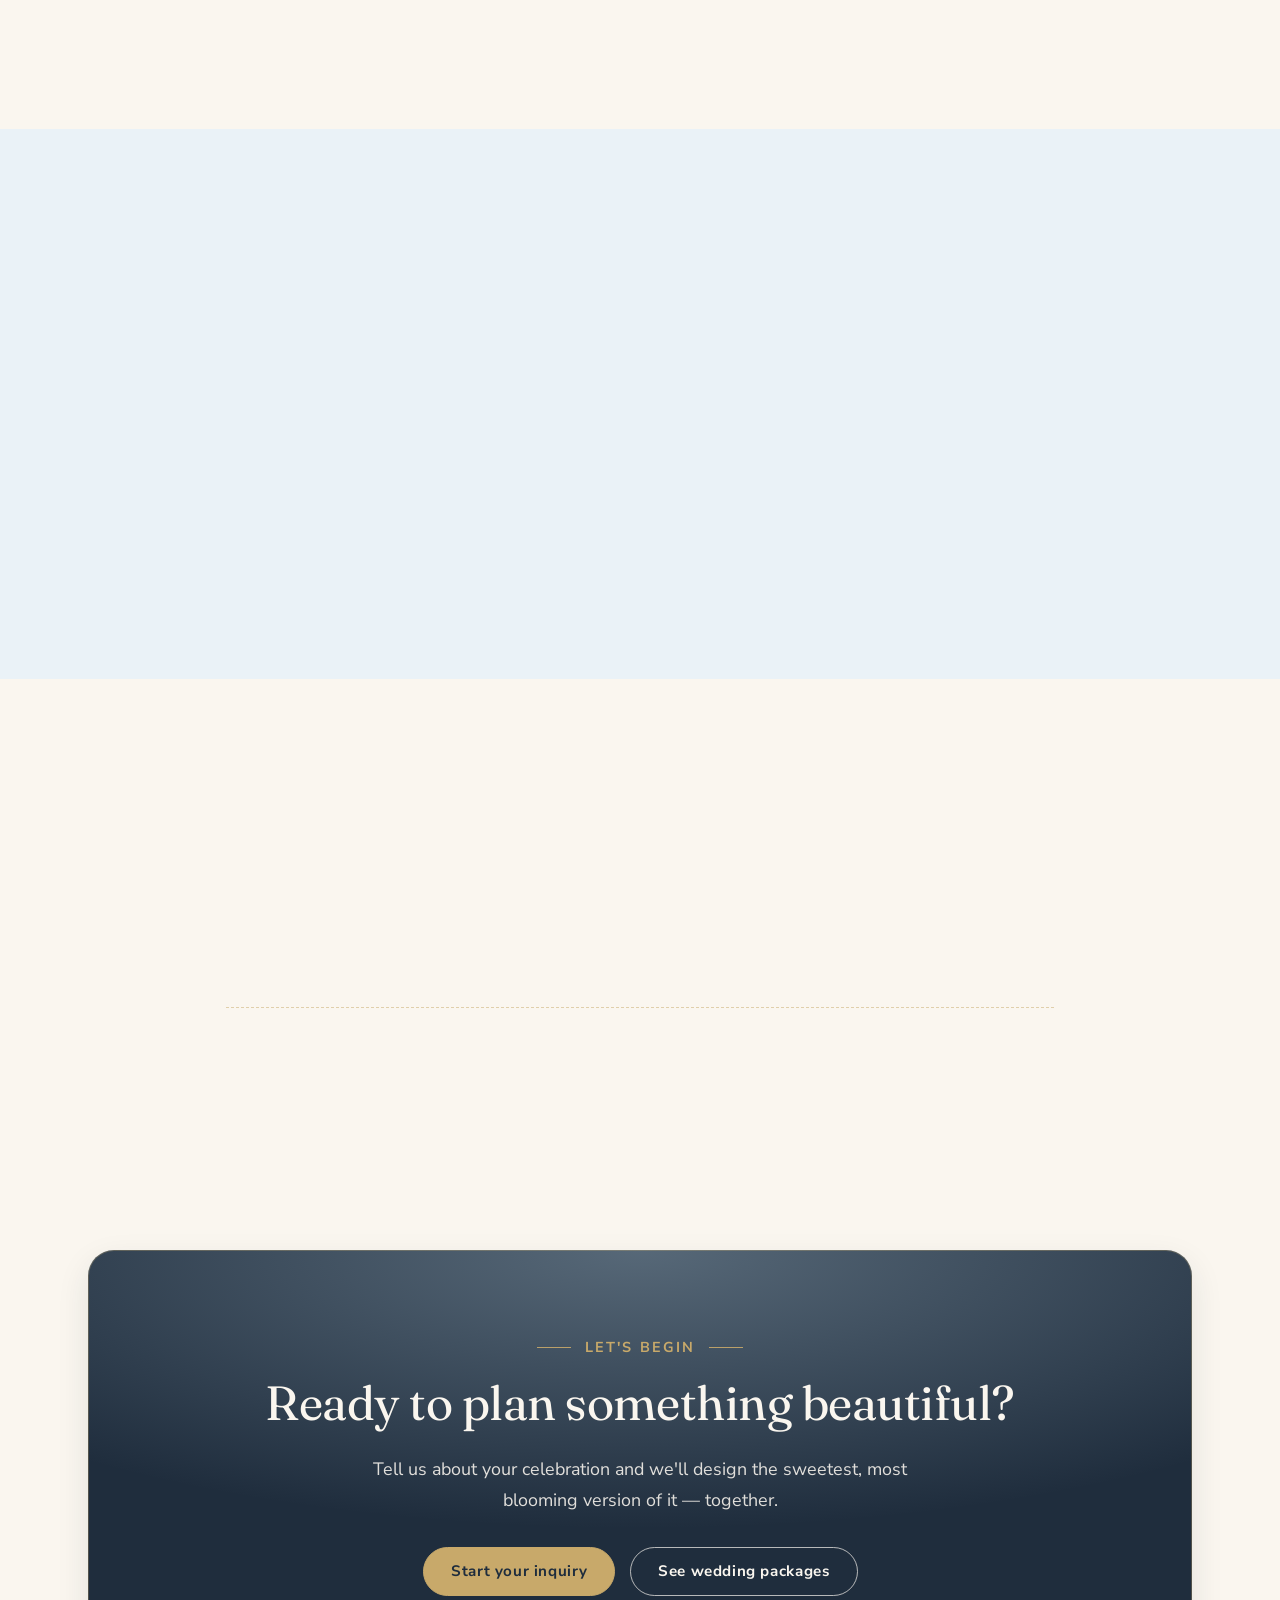
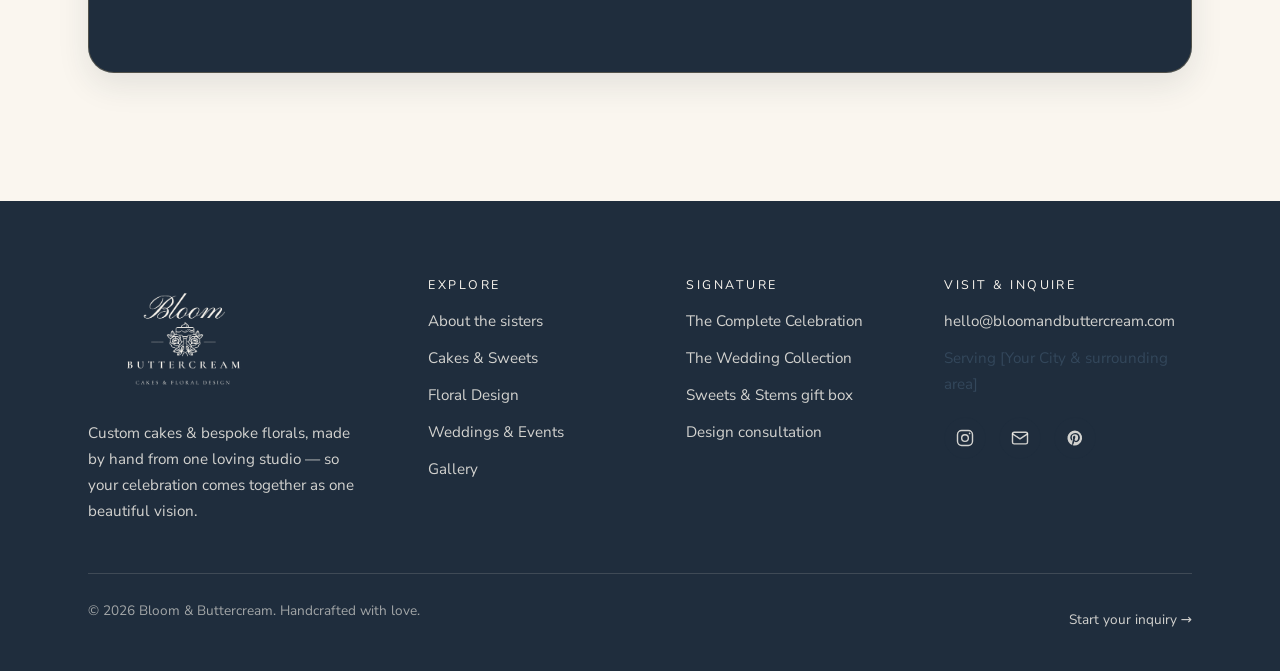
==== commit 87730477: "How it works: add line-art icons per step (envelope / bloom / cake / sparkles) - Replace the plain n" ====
--- a/index.html
+++ b/index.html
@@ -189,10 +189,10 @@
           <h2 data-reveal data-delay="1">How it works</h2>
         </div>
         <ol class="grid grid-4 steps">
-          <li class="step" data-reveal><span class="step__num">1</span><h4>Inquire</h4><p>Tell us about your celebration — the date, the vibe, and whether you'd love cake, flowers, or both.</p></li>
-          <li class="step" data-reveal data-delay="1"><span class="step__num">2</span><h4>Design</h4><p>We dream it up together: flavours, palette, and blooms, all designed to feel like one story.</p></li>
-          <li class="step" data-reveal data-delay="2"><span class="step__num">3</span><h4>Create</h4><p>Everything is made fresh and by hand, in our studio, with a great deal of love and care.</p></li>
-          <li class="step" data-reveal data-delay="3"><span class="step__num">4</span><h4>Celebrate</h4><p>Delivered to your venue or ready for pickup, right on time for the moment that matters.</p></li>
+          <li class="step" data-reveal><span class="step__num" aria-hidden="true"><svg viewBox="0 0 24 24" fill="none" stroke="currentColor" stroke-width="1.6" stroke-linecap="round" stroke-linejoin="round"><rect x="3" y="5" width="18" height="14" rx="2"/><path d="M3 7l9 6 9-6"/></svg></span><h4>Inquire</h4><p>Tell us about your celebration — the date, the vibe, and whether you'd love cake, flowers, or both.</p></li>
+          <li class="step" data-reveal data-delay="1"><span class="step__num" aria-hidden="true"><svg viewBox="0 0 24 24" fill="none" stroke="currentColor" stroke-width="1.6" stroke-linecap="round" stroke-linejoin="round"><circle cx="12" cy="12" r="2.4"/><path d="M12 4.5v3M12 16.5v3M4.5 12h3M16.5 12h3M6.6 6.6l2 2M15.4 15.4l2 2M17.4 6.6l-2 2M8.6 15.4l-2 2"/></svg></span><h4>Design</h4><p>We dream it up together: flavours, palette, and blooms, all designed to feel like one story.</p></li>
+          <li class="step" data-reveal data-delay="2"><span class="step__num" aria-hidden="true"><svg viewBox="0 0 24 24" fill="none" stroke="currentColor" stroke-width="1.6" stroke-linecap="round" stroke-linejoin="round"><path d="M4 21h16"/><path d="M6 21v-6.5a2 2 0 0 1 2-2h8a2 2 0 0 1 2 2V21"/><path d="M9.5 12.5V9a1 1 0 0 1 1-1h3a1 1 0 0 1 1 1v3.5"/><path d="M12 8V5.5"/><circle cx="12" cy="4.4" r="0.9"/></svg></span><h4>Create</h4><p>Everything is made fresh and by hand, in our studio, with a great deal of love and care.</p></li>
+          <li class="step" data-reveal data-delay="3"><span class="step__num" aria-hidden="true"><svg viewBox="0 0 24 24" fill="none" stroke="currentColor" stroke-width="1.6" stroke-linecap="round" stroke-linejoin="round"><path d="M12 3l1.5 4.4 4.4 1.6-4.4 1.6L12 15l-1.5-4.4L6.1 9l4.4-1.6z"/><path d="M18.5 14.5l.8 2.2 2.2.8-2.2.8-.8 2.2-.8-2.2-2.2-.8 2.2-.8z"/></svg></span><h4>Celebrate</h4><p>Delivered to your venue or ready for pickup, right on time for the moment that matters.</p></li>
         </ol>
       </div>
     </section>
--- a/css/styles.css
+++ b/css/styles.css
@@ -582,6 +582,7 @@
   transform: translateY(-4px);
   box-shadow: 0 10px 22px rgba(200, 169, 106, 0.35);
 }
+.step__num svg { width: 1.8rem; height: 1.8rem; }
 .step h4 { margin-bottom: 0.35rem; }
 .step p { color: var(--navy-soft); font-size: 0.96rem; }
 /* Gold dashed connector linking the four steps (only when they sit in one row) */
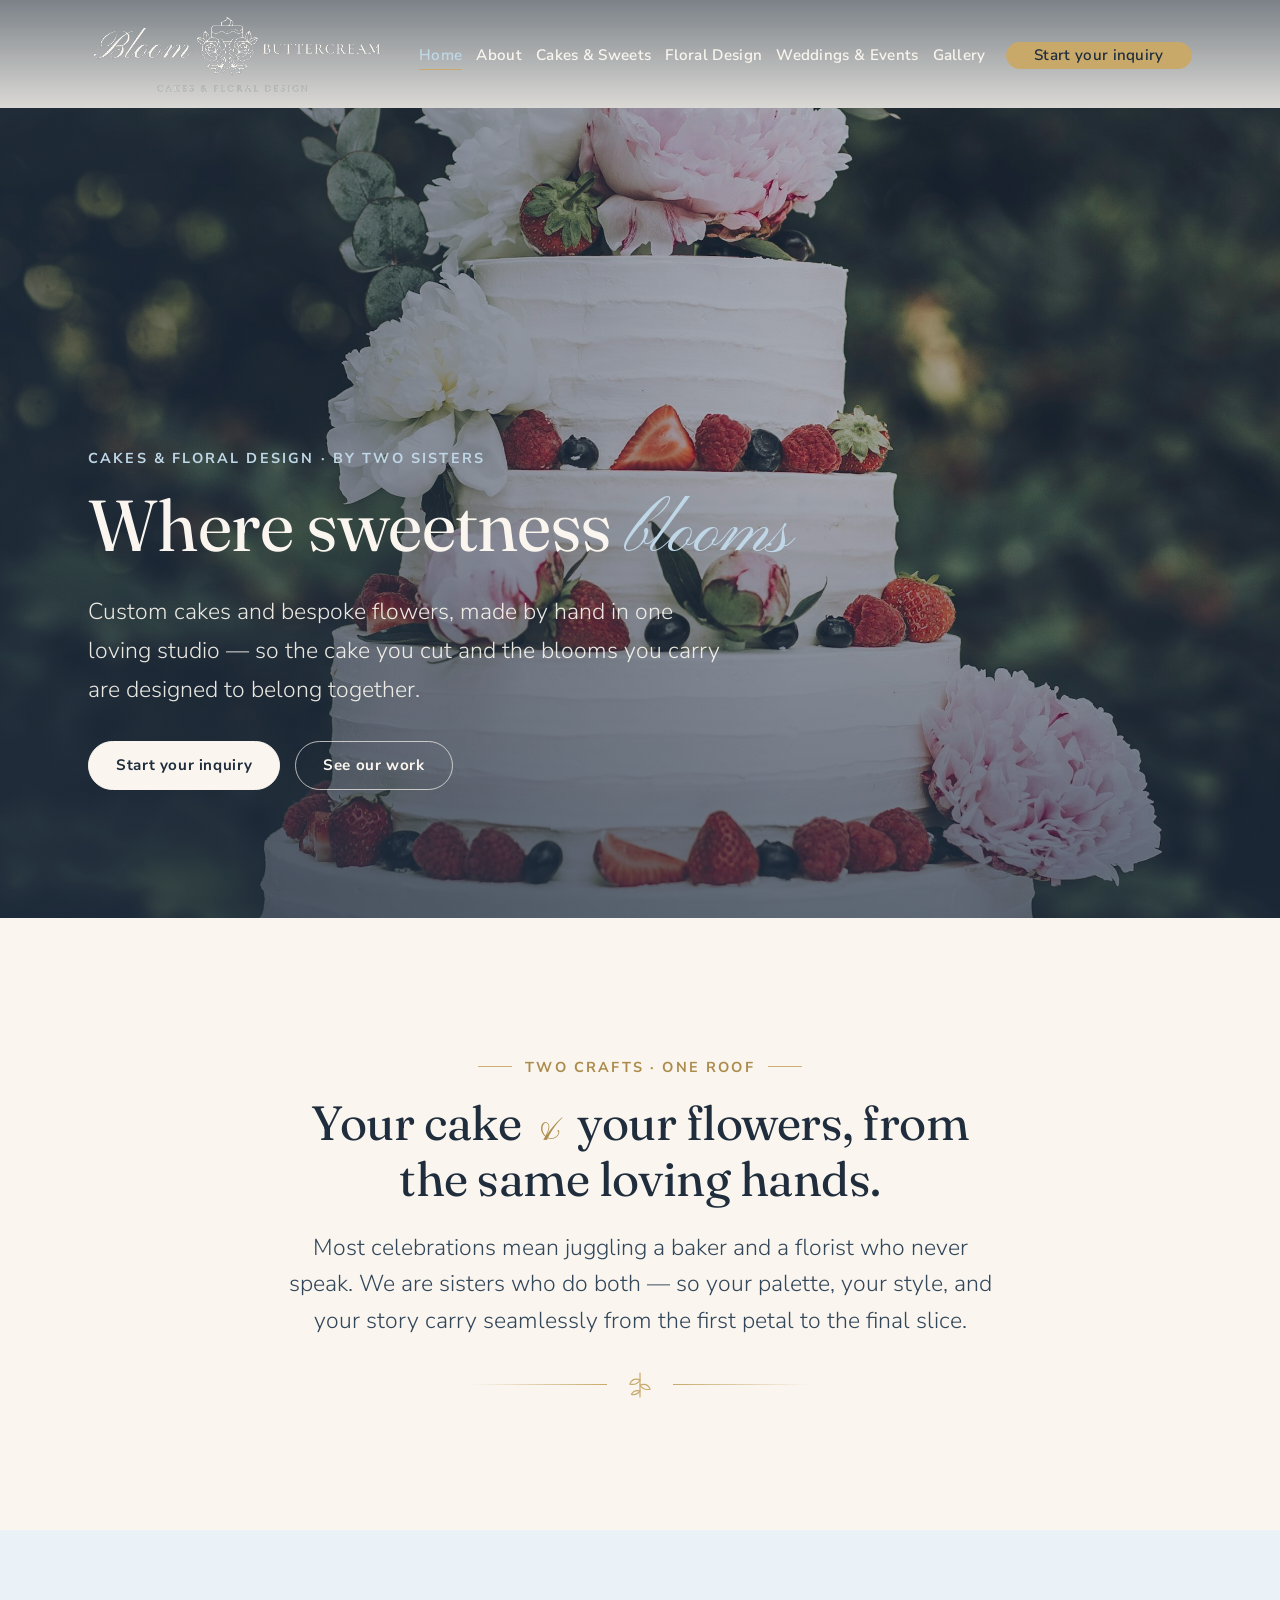
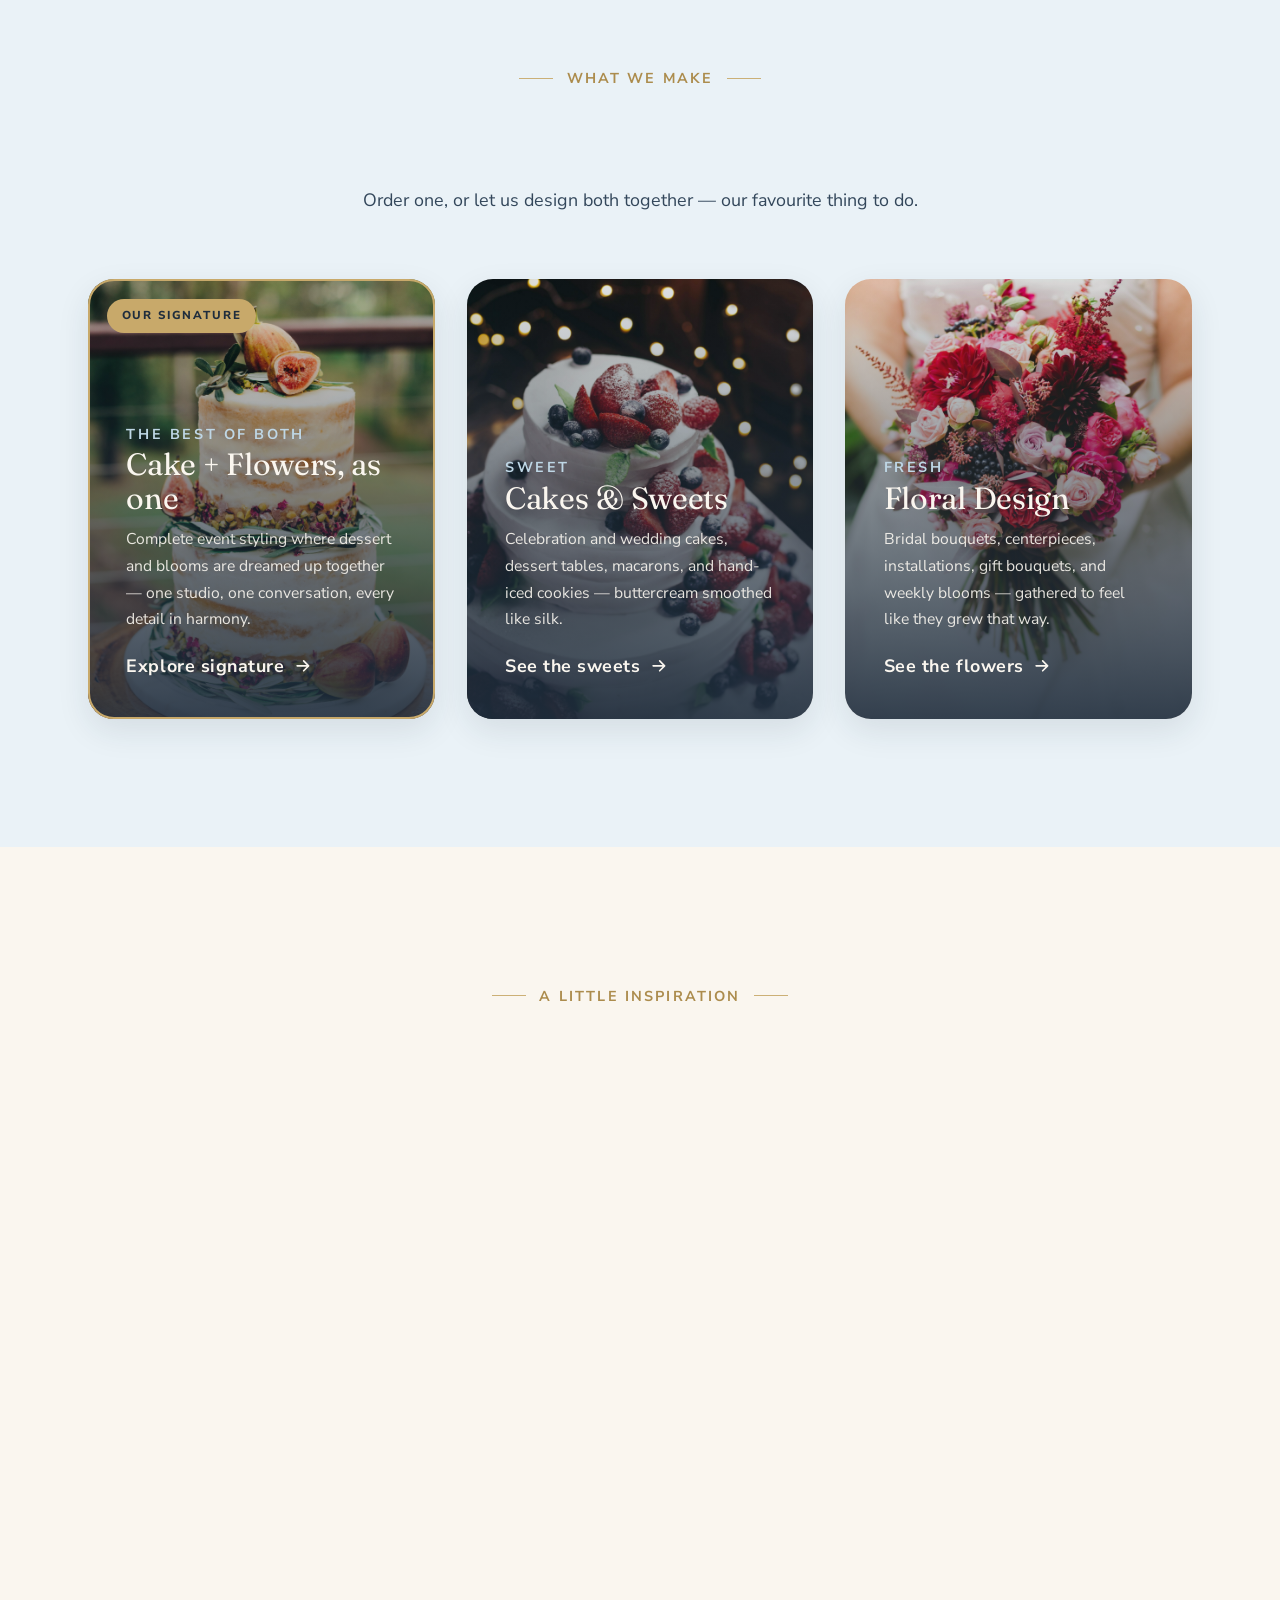
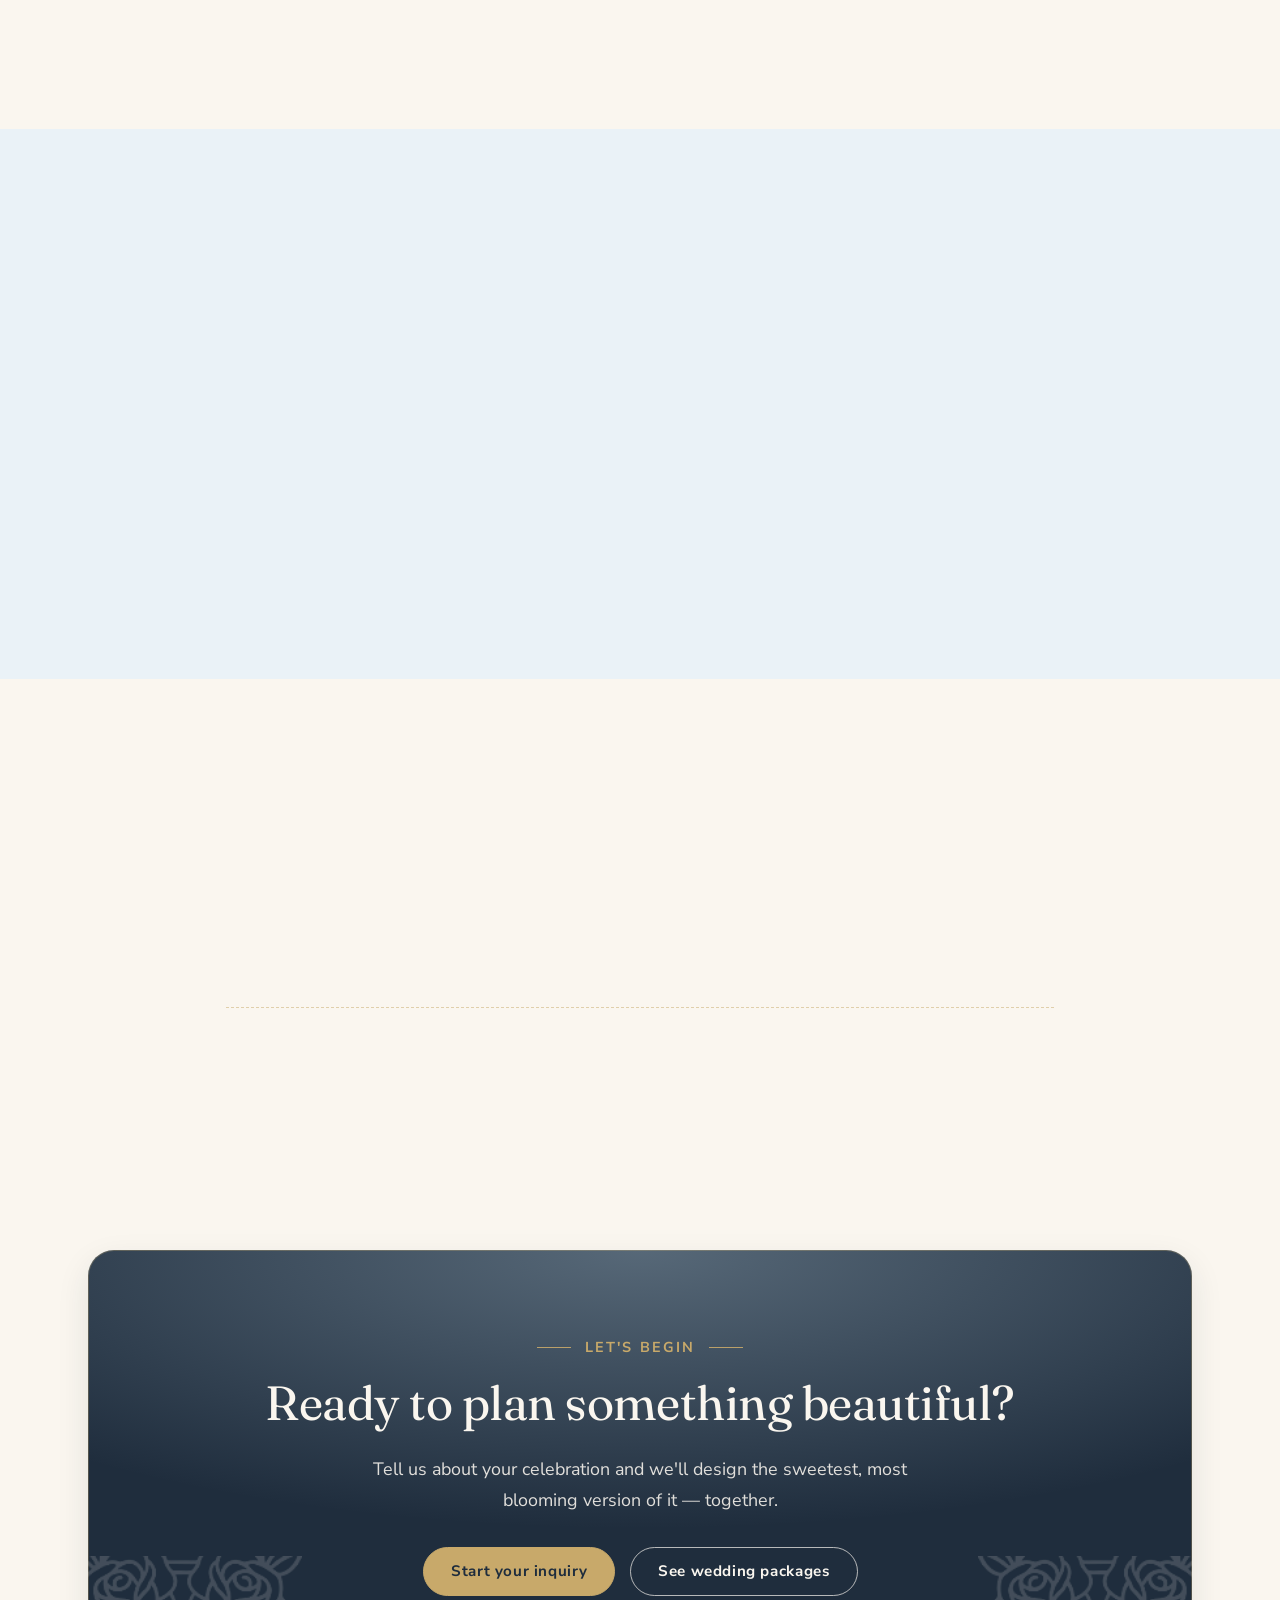
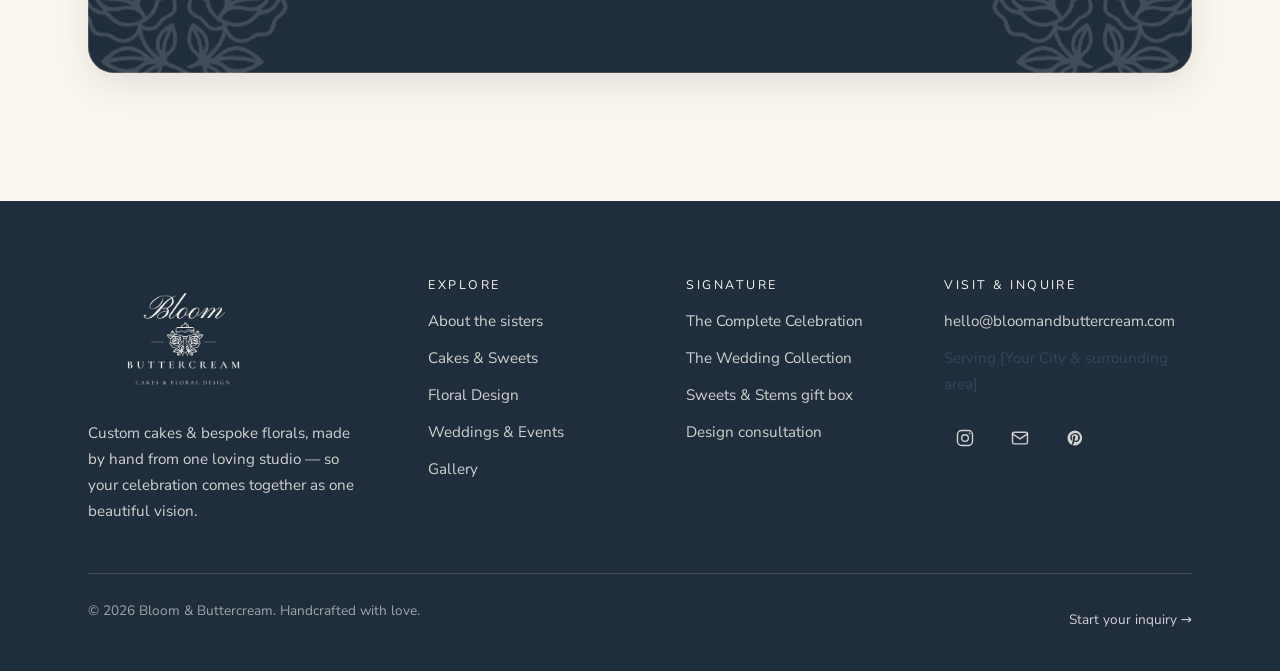
==== commit bb10dba3: "Design step: cleaner cherry-blossom flower icon (was a bit funky)" ====
--- a/index.html
+++ b/index.html
@@ -190,7 +190,7 @@
         </div>
         <ol class="grid grid-4 steps">
           <li class="step" data-reveal><span class="step__num" aria-hidden="true"><svg viewBox="0 0 24 24" fill="none" stroke="currentColor" stroke-width="1.6" stroke-linecap="round" stroke-linejoin="round"><rect x="3" y="5" width="18" height="14" rx="2"/><path d="M3 7l9 6 9-6"/></svg></span><h4>Inquire</h4><p>Tell us about your celebration — the date, the vibe, and whether you'd love cake, flowers, or both.</p></li>
-          <li class="step" data-reveal data-delay="1"><span class="step__num" aria-hidden="true"><svg viewBox="0 0 24 24" fill="none" stroke="currentColor" stroke-width="1.6" stroke-linecap="round" stroke-linejoin="round"><circle cx="12" cy="12" r="2.4"/><path d="M12 4.5v3M12 16.5v3M4.5 12h3M16.5 12h3M6.6 6.6l2 2M15.4 15.4l2 2M17.4 6.6l-2 2M8.6 15.4l-2 2"/></svg></span><h4>Design</h4><p>We dream it up together: flavours, palette, and blooms, all designed to feel like one story.</p></li>
+          <li class="step" data-reveal data-delay="1"><span class="step__num" aria-hidden="true"><svg viewBox="0 0 24 24" fill="none" stroke="currentColor" stroke-width="1.3" stroke-linejoin="round"><circle cx="12" cy="6.9" r="3"/><circle cx="17" cy="10.5" r="3"/><circle cx="15.1" cy="16.4" r="3"/><circle cx="8.9" cy="16.4" r="3"/><circle cx="7" cy="10.5" r="3"/><circle cx="12" cy="12" r="1.7"/></svg></span><h4>Design</h4><p>We dream it up together: flavours, palette, and blooms, all designed to feel like one story.</p></li>
           <li class="step" data-reveal data-delay="2"><span class="step__num" aria-hidden="true"><svg viewBox="0 0 24 24" fill="none" stroke="currentColor" stroke-width="1.6" stroke-linecap="round" stroke-linejoin="round"><path d="M4 21h16"/><path d="M6 21v-6.5a2 2 0 0 1 2-2h8a2 2 0 0 1 2 2V21"/><path d="M9.5 12.5V9a1 1 0 0 1 1-1h3a1 1 0 0 1 1 1v3.5"/><path d="M12 8V5.5"/><circle cx="12" cy="4.4" r="0.9"/></svg></span><h4>Create</h4><p>Everything is made fresh and by hand, in our studio, with a great deal of love and care.</p></li>
           <li class="step" data-reveal data-delay="3"><span class="step__num" aria-hidden="true"><svg viewBox="0 0 24 24" fill="none" stroke="currentColor" stroke-width="1.6" stroke-linecap="round" stroke-linejoin="round"><path d="M12 3l1.5 4.4 4.4 1.6-4.4 1.6L12 15l-1.5-4.4L6.1 9l4.4-1.6z"/><path d="M18.5 14.5l.8 2.2 2.2.8-2.2.8-.8 2.2-.8-2.2-2.2-.8 2.2-.8z"/></svg></span><h4>Celebrate</h4><p>Delivered to your venue or ready for pickup, right on time for the moment that matters.</p></li>
         </ol>
--- a/css/styles.css
+++ b/css/styles.css
@@ -629,6 +629,7 @@
 /* CTA band */
 .cta-band {
   position: relative;
+  overflow: hidden;
   text-align: center;
   background:
     radial-gradient(140% 120% at 50% 0%, rgba(191,215,230,0.35), transparent 55%),
@@ -638,6 +639,22 @@
   padding: clamp(2.75rem, 6vw, 5rem) clamp(1.5rem, 5vw, 4rem);
   box-shadow: var(--shadow-md), inset 0 0 0 1px rgba(200, 169, 106, 0.30); /* subtle gold inner frame */
 }
+/* soft rose clusters (from the logo) tucked into the bottom corners */
+.cta-band::before,
+.cta-band::after {
+  content: "";
+  position: absolute;
+  bottom: -26px;
+  z-index: 0;
+  width: clamp(140px, 22vw, 240px);
+  height: clamp(85px, 13vw, 145px);
+  background: url("../assets/roses-cream.png") no-repeat center / contain;
+  opacity: 0.16;
+  pointer-events: none;
+}
+.cta-band::before { left: -26px; }
+.cta-band::after { right: -26px; transform: scaleX(-1); }
+.cta-band > * { position: relative; z-index: 1; }
 .cta-band h2 { color: var(--cream); }
 .cta-band .eyebrow { color: var(--gold); }
 .cta-band p { color: rgba(250,246,239,0.88); max-width: 52ch; margin-inline: auto; }
